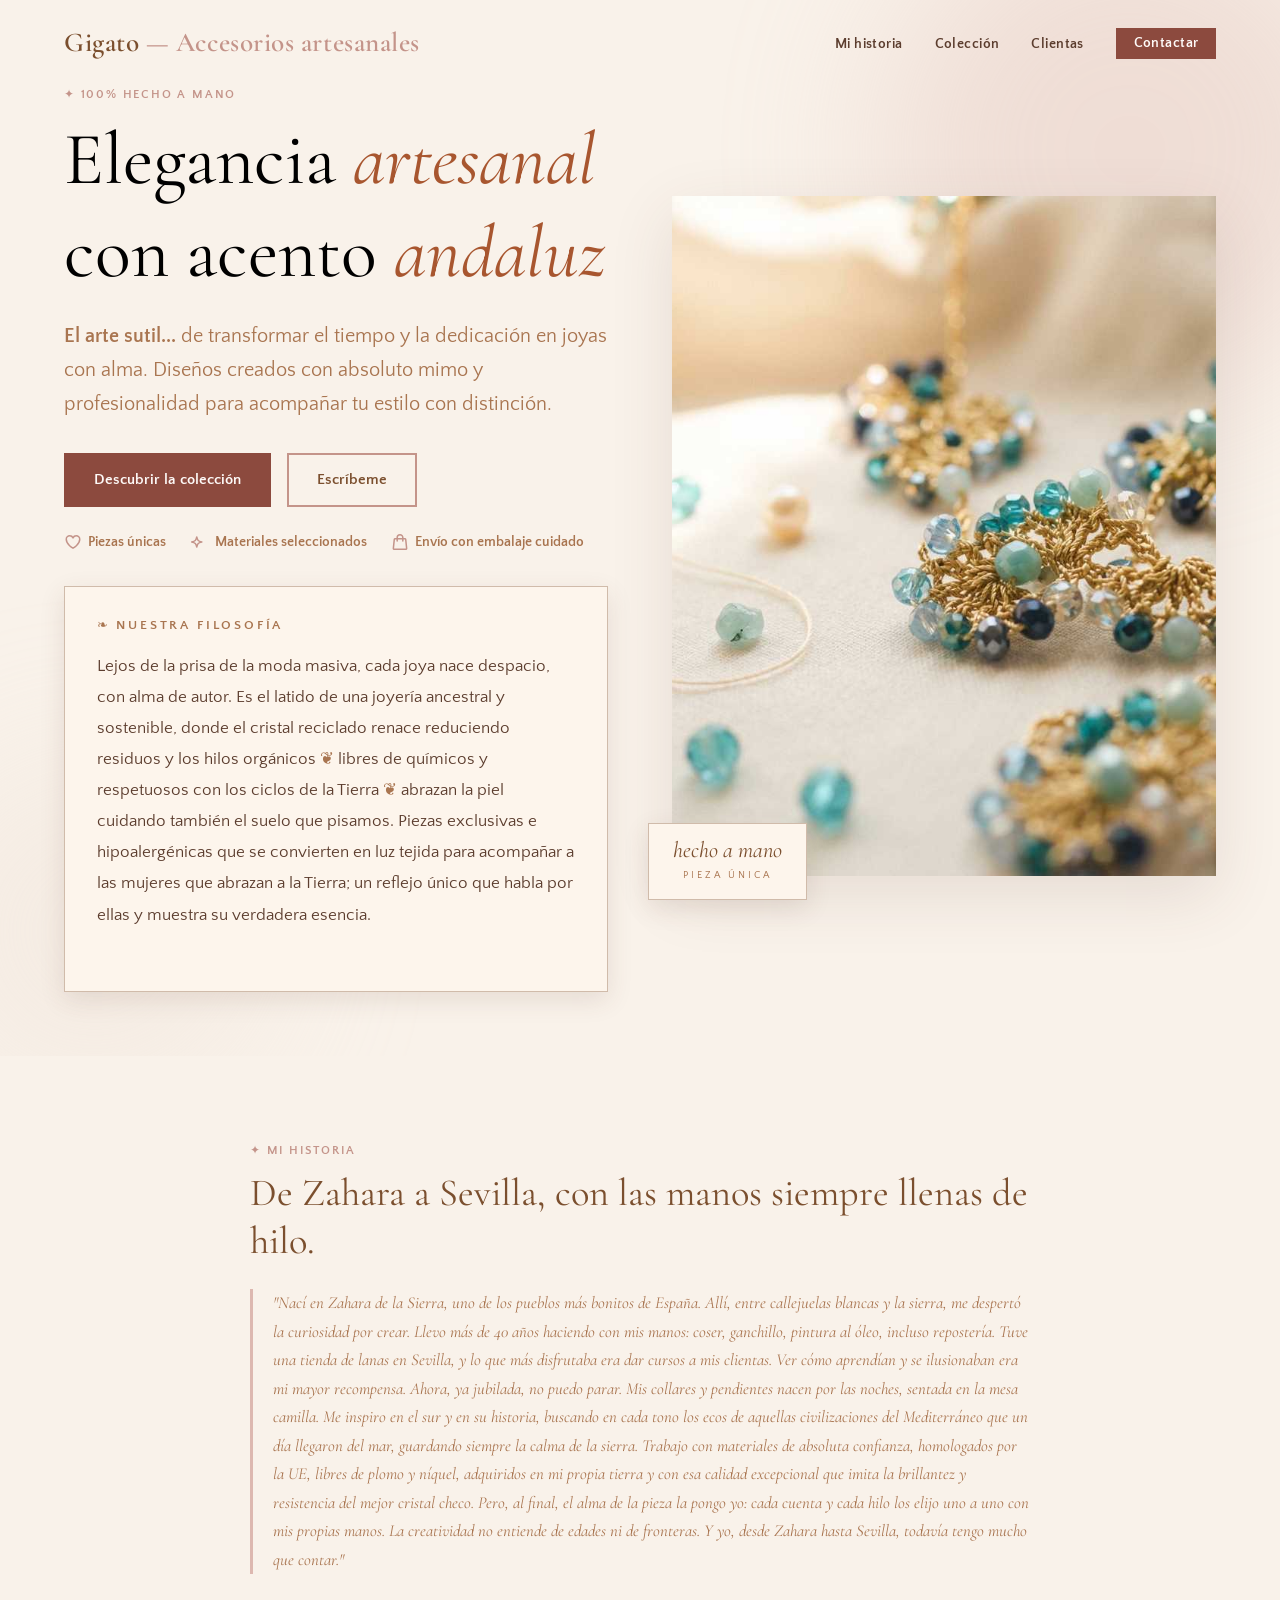
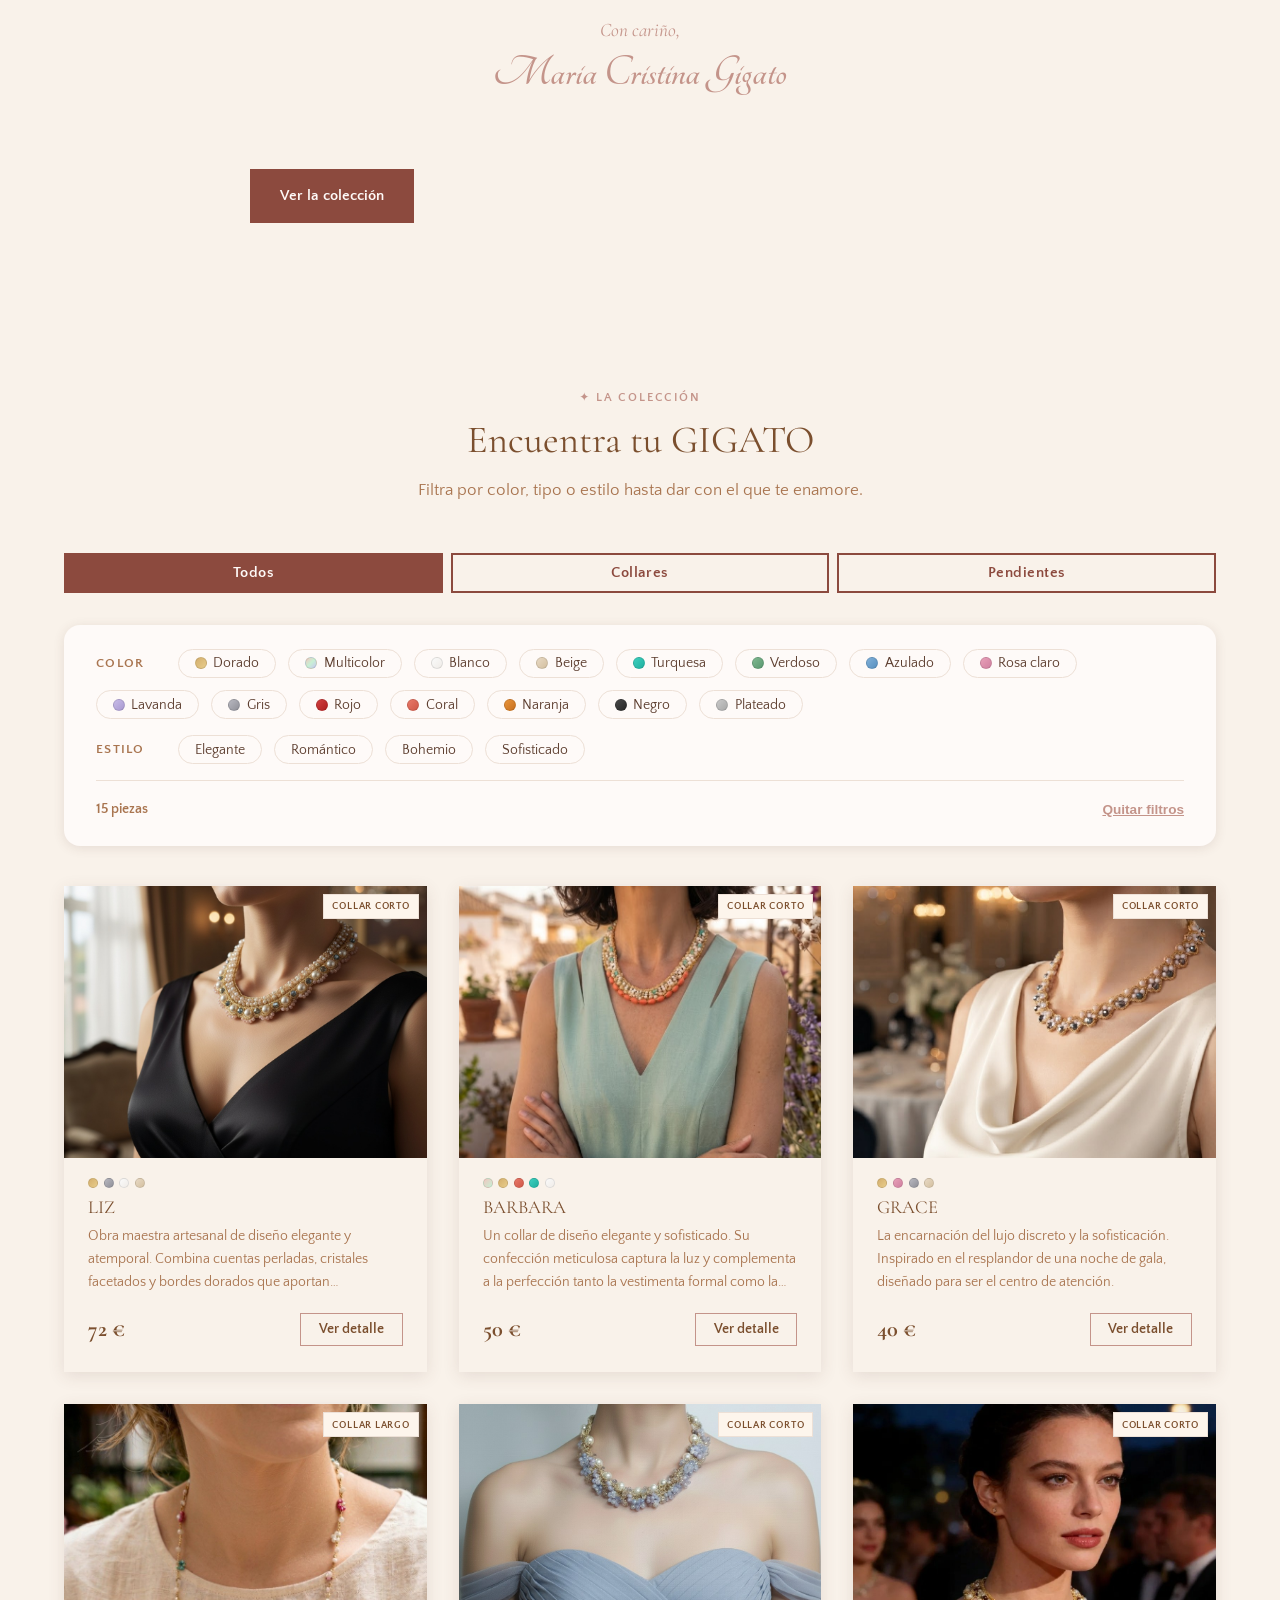
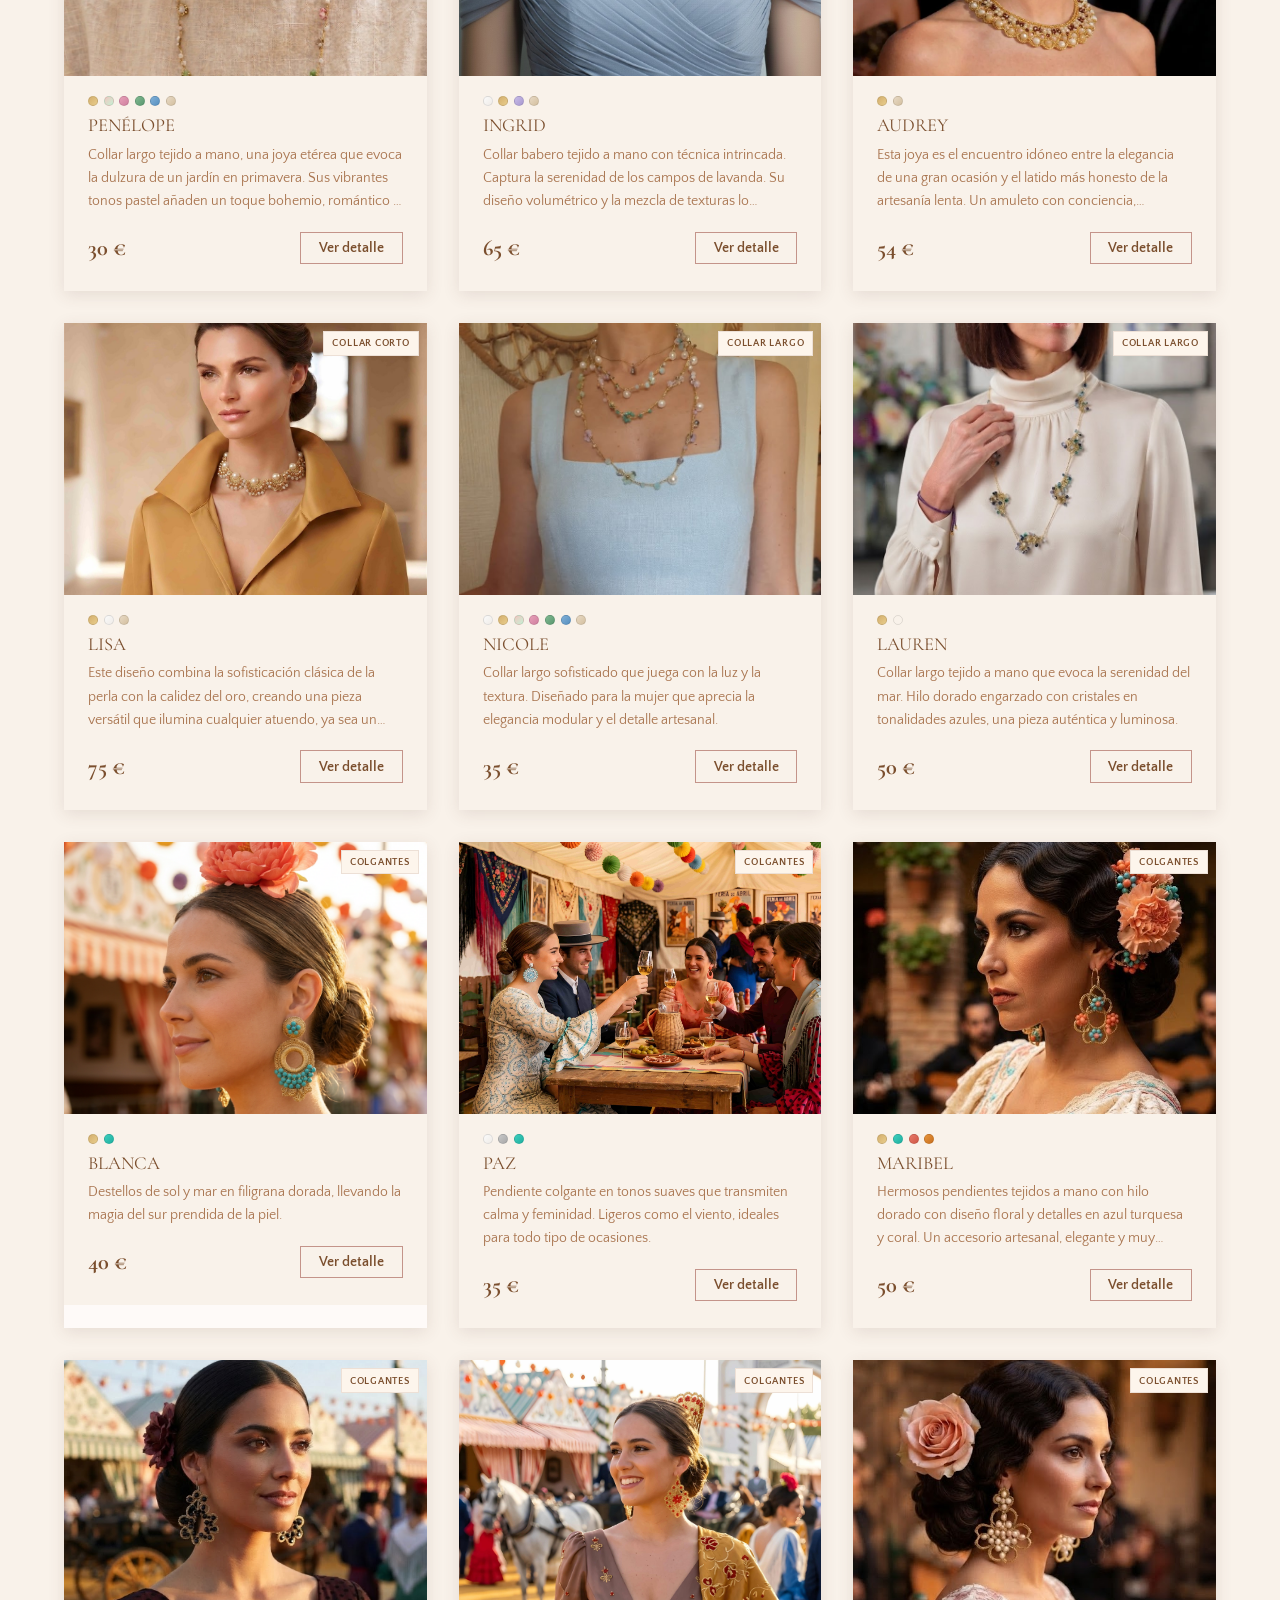
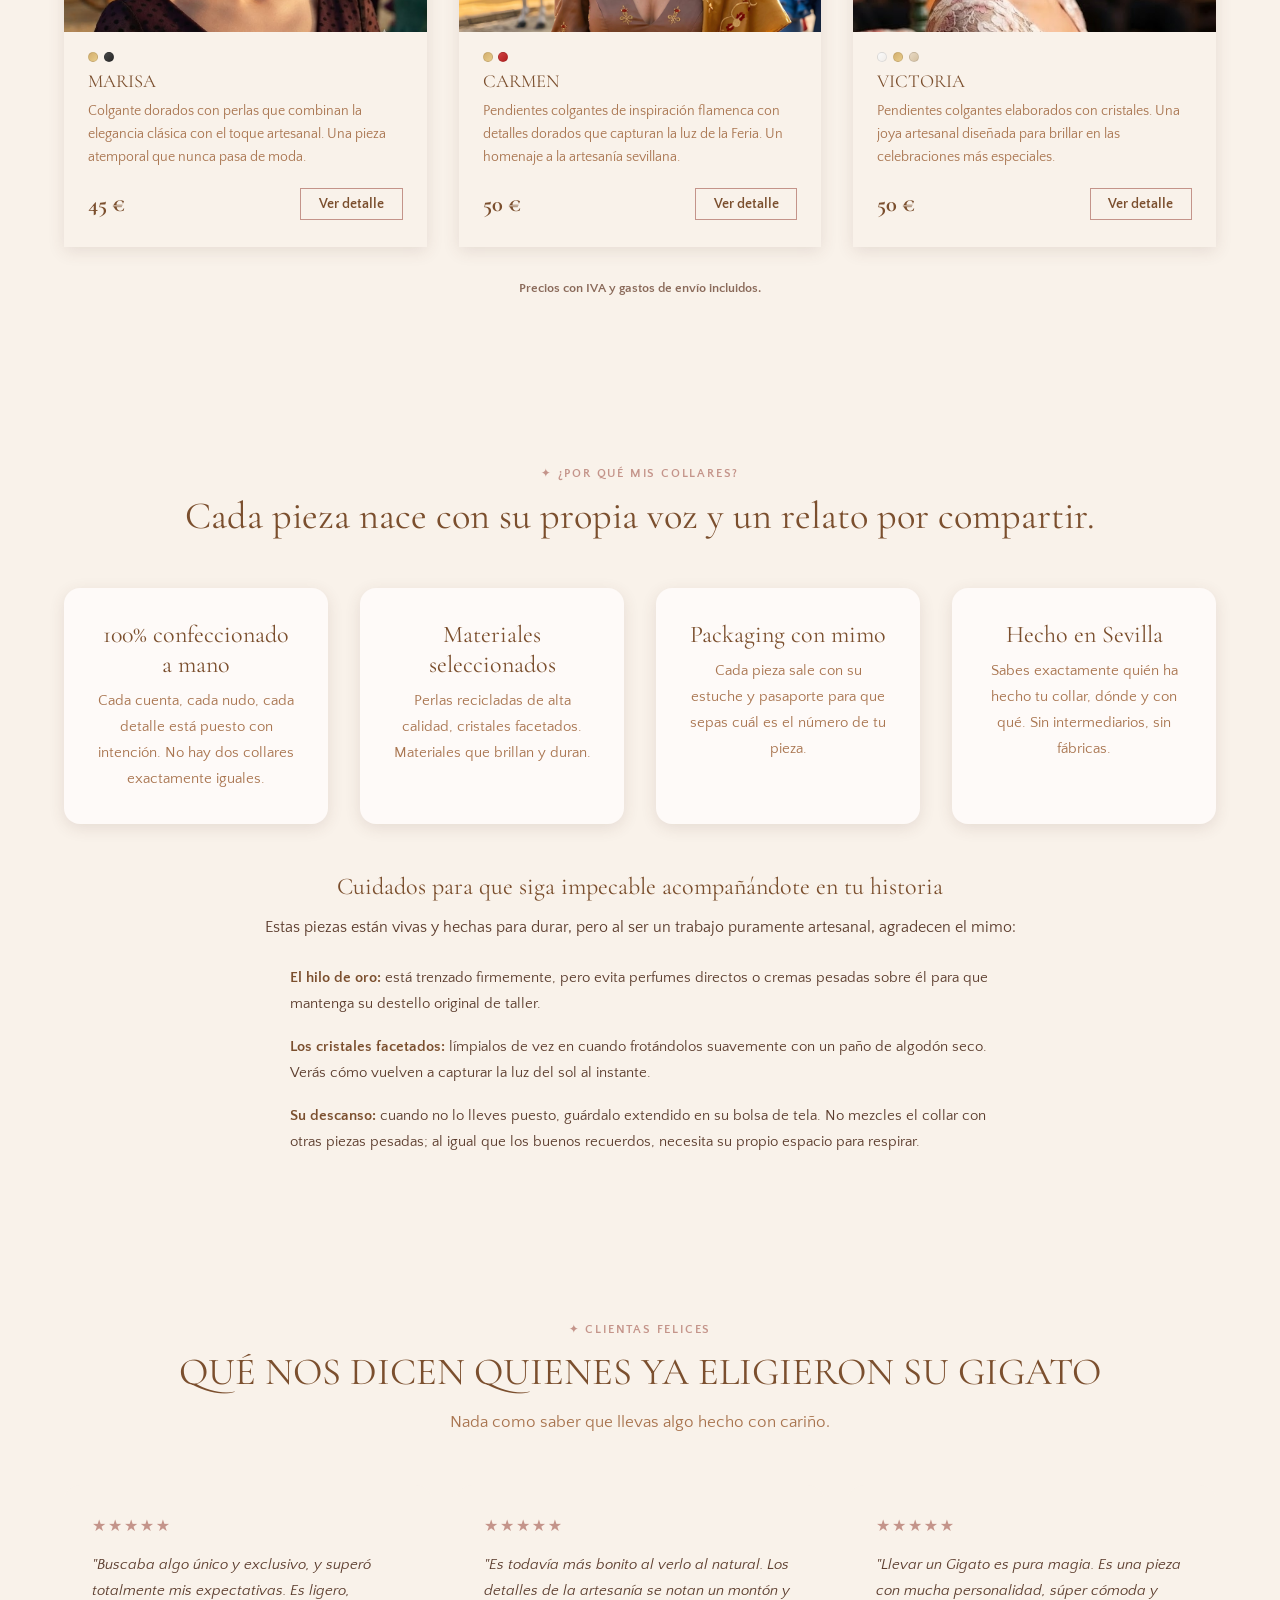
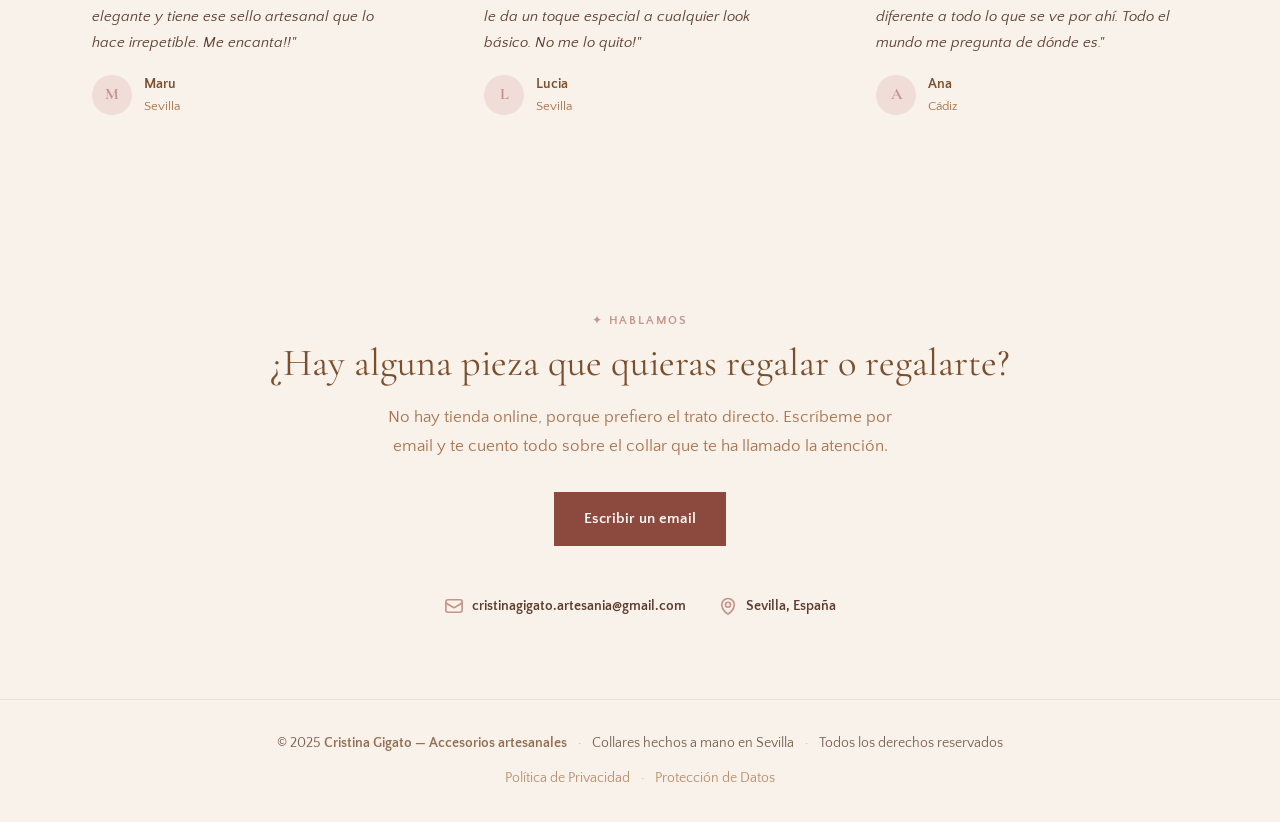
==== index.html @ ad20f6b7 "PENÉLOPE: imagen recortada a 4:3 (sin mesa/café)" ====
<!DOCTYPE html>
<html lang="es">
<head>
  <meta charset="UTF-8" />
  <meta name="viewport" content="width=device-width, initial-scale=1.0" />
  <title>Cristina G — Accesorios artesanales hechos a mano</title>
  <meta name="description" content="Collares hechos a mano con amor y dedicación. Cada pieza es única, tejida a mano con los mejores materiales. Diseños exclusivos para lucir en cualquier ocasión." />

  <!-- Fuentes de Google -->
  <link rel="preconnect" href="https://fonts.googleapis.com" />
  <link rel="preconnect" href="https://fonts.gstatic.com" crossorigin />
  <link href="https://fonts.googleapis.com/css2?family=Cormorant+Garamond:ital,wght@0,400;0,600;0,700;1,400&family=Quattrocento+Sans:ital,wght@0,400;0,700;1,400&family=Tangerine:wght@400;700&display=swap" rel="stylesheet" />

  <link rel="icon" href="data:image/svg+xml,<svg xmlns='http://www.w3.org/2000/svg' viewBox='0 0 100 100'><text y='.9em' font-size='90'>🪡</text></svg>" />
  <link rel="stylesheet" href="css/styles.css?v=57" />
</head>
<body>

  <!-- ══════════════ NAVBAR ══════════════ -->
  <header>
    <nav class="navbar" role="navigation" aria-label="Navegación principal">
      <div class="contenedor navbar-inner">
        <a href="#hero" class="navbar-logo">Gigato <span>— Accesorios artesanales</span></a>

        <ul id="nav-links" role="list">
          <li><a href="#historia">Mi historia</a></li>
          <li><a href="#coleccion">Colección</a></li>
          <li><a href="#testimonios">Clientas</a></li>
          <li><a href="#contacto" class="nav-cta">Contactar</a></li>
        </ul>

        <button
          id="menu-toggle"
          aria-label="Abrir menú"
          aria-expanded="false"
          aria-controls="nav-links"
          onclick="toggleMenu()"
        >
          <span></span><span></span><span></span>
        </button>
      </div>
    </nav>
  </header>

  <main>

    <!-- ══════════════ HERO ══════════════ -->
    <section id="hero" aria-label="Bienvenida">
      <div class="hero-blob hero-blob-1" aria-hidden="true"></div>
      <div class="hero-blob hero-blob-2" aria-hidden="true"></div>

      <div class="contenedor hero-inner">
        <div class="hero-texto">
          <span class="seccion-etiqueta">✦ 100% Hecho a mano</span>
          <h1>
            Elegancia <em>artesanal</em> con acento <em>andaluz</em>
          </h1>
          <p>
            <strong>El arte sutil...</strong> de transformar el tiempo y la dedicación en joyas con alma. Diseños creados con absoluto mimo y profesionalidad para acompañar tu estilo con distinción.
          </p>
          <div class="hero-acciones">
            <a href="#coleccion" class="btn-principal">Descubrir la colección</a>
            <a href="#contacto" class="btn-secundario">Escríbeme</a>
          </div>
          <div style="display:flex; gap:1.5rem; margin-top:1.5rem; flex-wrap:wrap;">
            <div class="hero-badge">
              <svg xmlns="http://www.w3.org/2000/svg" fill="none" viewBox="0 0 24 24" stroke-width="2" stroke="currentColor">
                <path stroke-linecap="round" stroke-linejoin="round" d="M21 8.25c0-2.485-2.099-4.5-4.688-4.5-1.935 0-3.597 1.126-4.312 2.733-.715-1.607-2.377-2.733-4.313-2.733C5.1 3.75 3 5.765 3 8.25c0 7.22 9 12 9 12s9-4.78 9-12z" />
              </svg>
              Piezas únicas
            </div>
            <div class="hero-badge">
              <svg xmlns="http://www.w3.org/2000/svg" fill="none" viewBox="0 0 24 24" stroke-width="2" stroke="currentColor">
                <path stroke-linecap="round" stroke-linejoin="round" d="M9.813 15.904L9 18.75l-.813-2.846a4.5 4.5 0 00-3.09-3.09L2.25 12l2.846-.813a4.5 4.5 0 003.09-3.09L9 5.25l.813 2.846a4.5 4.5 0 003.09 3.09L15.75 12l-2.846.813a4.5 4.5 0 00-3.09 3.09z" />
              </svg>
              Materiales seleccionados
            </div>
            <div class="hero-badge">
              <svg xmlns="http://www.w3.org/2000/svg" fill="none" viewBox="0 0 24 24" stroke-width="2" stroke="currentColor">
                <path stroke-linecap="round" stroke-linejoin="round" d="M15.75 10.5V6a3.75 3.75 0 10-7.5 0v4.5m11.356-1.993l1.263 12c.07.665-.45 1.243-1.119 1.243H4.25a1.125 1.125 0 01-1.12-1.243l1.264-12A1.125 1.125 0 015.513 7.5h12.974c.576 0 1.059.435 1.119 1.007z" />
              </svg>
              Envío con embalaje cuidado
            </div>
          </div>

          <div class="hero-propuesta" style="margin-top:2rem; padding:1.75rem 2rem; background-color:#fdf5ec; border:0.5px solid rgba(123,79,46,0.35); box-shadow:0 8px 24px var(--sombra);">
            <p style="font-size:0.8rem; font-weight:700; letter-spacing:0.22em; text-transform:uppercase; color:var(--marron-claro); margin-bottom:0.9rem;">❧ Nuestra filosofía</p>
            <p style="font-size:1.05rem; line-height:1.85; color:var(--marron-texto);">
              Lejos de la prisa de la moda masiva, cada joya nace despacio, con alma de autor. Es el latido de una joyería ancestral y sostenible, donde el cristal reciclado renace reduciendo residuos y los hilos orgánicos <span style="color:var(--marron-claro);">❦</span> libres de químicos y respetuosos con los ciclos de la Tierra <span style="color:var(--marron-claro);">❦</span> abrazan la piel cuidando también el suelo que pisamos. Piezas exclusivas e hipoalergénicas que se convierten en luz tejida para acompañar a las mujeres que abrazan a la Tierra; un reflejo único que habla por ellas y muestra su verdadera esencia.
            </p>
          </div>
        </div>

        <div class="hero-imagen-wrapper">
          <!-- FOTO HERO: cambia el src por la ruta de tu foto (proporción recomendada 4:5) -->
          <img
            src="images/hero/hero-collares.jpg"
            alt="Collares artesanales de Cristina G"
            onerror="intentarExtAlternativa(this)"
          />
          <div class="hero-imagen-badge">
            <span class="badge-titulo">hecho a mano</span>
            <span class="badge-sub">Pieza única</span>
          </div>
        </div>
      </div>
    </section>

    <!-- ══════════════ HISTORIA ══════════════ -->
    <section id="historia" class="seccion seccion-alternada">
      <div class="contenedor">
        <div class="historia-inner historia-sin-foto">
          <div class="historia-texto">
            <span class="seccion-etiqueta">✦ Mi historia</span>
            <h2>De Zahara a Sevilla, con las manos siempre llenas de hilo.</h2>

            <blockquote>
              "Nací en Zahara de la Sierra, uno de los pueblos más bonitos de España. Allí, entre callejuelas blancas y la sierra, me despertó la curiosidad por crear. Llevo más de 40 años haciendo con mis manos: coser, ganchillo, pintura al óleo, incluso repostería.

Tuve una tienda de lanas en Sevilla, y lo que más disfrutaba era dar cursos a mis clientas. Ver cómo aprendían y se ilusionaban era mi mayor recompensa.

Ahora, ya jubilada, no puedo parar. Mis collares y pendientes nacen por las noches, sentada en la mesa camilla. Me inspiro en el sur y en su historia, buscando en cada tono los ecos de aquellas civilizaciones del Mediterráneo que un día llegaron del mar, guardando siempre la calma de la sierra.

Trabajo con materiales de absoluta confianza, homologados por la UE, libres de plomo y níquel, adquiridos en mi propia tierra y con esa calidad excepcional que imita la brillantez y resistencia del mejor cristal checo. Pero, al final, el alma de la pieza la pongo yo: cada cuenta y cada hilo los elijo uno a uno con mis propias manos.

La creatividad no entiende de edades ni de fronteras. Y yo, desde Zahara hasta Sevilla, todavía tengo mucho que contar."
            </blockquote>

            <div class="historia-firma" aria-label="Firma">
              <span class="firma-texto">Con cariño,</span>
              <span class="firma-nombre">Maria Cristina Gigato</span>
            </div>

            <!-- ✏️ CAMBIA ESTE TEXTO por tu historia real -->

            <a href="#coleccion" class="btn-principal" style="margin-top:1.75rem; display:inline-block;">
              Ver la colección
            </a>
          </div>
        </div>
      </div>
    </section>

    <!-- ══════════════ CATÁLOGO ══════════════ -->
    <section id="coleccion" class="seccion">
      <div class="contenedor">
        <div class="seccion-titulo">
          <span class="seccion-etiqueta">✦ La colección</span>
          <h2>Encuentra tu GIGATO</h2>
          <p>Filtra por color, tipo o estilo hasta dar con el que te enamore.</p>
        </div>

        <!-- Tabs Todos / Collares / Pendientes -->
        <div class="catalogo-tabs" role="tablist">
          <button class="tab-btn activo" data-tab="todos" role="tab" aria-selected="true" onclick="switchTab('todos')">
            Todos
          </button>
          <button class="tab-btn" data-tab="collares" role="tab" aria-selected="false" onclick="switchTab('collares')">
            Collares
          </button>
          <button class="tab-btn" data-tab="pendientes" role="tab" aria-selected="false" onclick="switchTab('pendientes')">
            Pendientes
          </button>
        </div>

        <!-- Filtros -->
        <div class="filtros-wrapper" role="search" aria-label="Filtros de la colección">
          <div class="filtros-grupo">
            <span class="filtros-label">Color</span>
            <button class="filtro-btn color-filtro-btn" data-filtro-color="dorado">
              <span class="color-muestra color-dorado"></span> Dorado
            </button>
            <button class="filtro-btn color-filtro-btn" data-filtro-color="multicolor">
              <span class="color-muestra color-multicolor"></span> Multicolor
            </button>
            <button class="filtro-btn color-filtro-btn" data-filtro-color="blanco">
              <span class="color-muestra color-blanco"></span> Blanco
            </button>
            <button class="filtro-btn color-filtro-btn" data-filtro-color="beige">
              <span class="color-muestra color-beige"></span> Beige
            </button>
            <button class="filtro-btn color-filtro-btn" data-filtro-color="turquesa">
              <span class="color-muestra color-turquesa"></span> Turquesa
            </button>
            <button class="filtro-btn color-filtro-btn" data-filtro-color="verdoso">
              <span class="color-muestra color-verdoso"></span> Verdoso
            </button>
            <button class="filtro-btn color-filtro-btn" data-filtro-color="azulado">
              <span class="color-muestra color-azulado"></span> Azulado
            </button>
            <button class="filtro-btn color-filtro-btn" data-filtro-color="rosa-claro">
              <span class="color-muestra color-rosa-claro"></span> Rosa claro
            </button>
            <button class="filtro-btn color-filtro-btn" data-filtro-color="lavanda">
              <span class="color-muestra color-lavanda"></span> Lavanda
            </button>
            <button class="filtro-btn color-filtro-btn" data-filtro-color="gris">
              <span class="color-muestra color-gris"></span> Gris
            </button>
            <button class="filtro-btn color-filtro-btn" data-filtro-color="rojo">
              <span class="color-muestra color-rojo"></span> Rojo
            </button>
            <button class="filtro-btn color-filtro-btn" data-filtro-color="coral">
              <span class="color-muestra color-coral"></span> Coral
            </button>
            <button class="filtro-btn color-filtro-btn" data-filtro-color="naranja">
              <span class="color-muestra color-naranja"></span> Naranja
            </button>
            <button class="filtro-btn color-filtro-btn" data-filtro-color="negro">
              <span class="color-muestra color-negro"></span> Negro
            </button>
            <button class="filtro-btn color-filtro-btn" data-filtro-color="plateado">
              <span class="color-muestra color-plateado"></span> Plateado
            </button>
          </div>

          <!-- Filtro largo: solo visible en collares -->
          <div class="filtros-grupo filtros-grupo-largo oculto">
            <span class="filtros-label">Largo</span>
            <button class="filtro-btn" data-filtro-largo="corto">Collar corto</button>
            <button class="filtro-btn" data-filtro-largo="largo">Collar largo</button>
          </div>

          <div class="filtros-grupo">
            <span class="filtros-label">Estilo</span>
            <button class="filtro-btn" data-filtro-estilo="elegante">Elegante</button>
            <button class="filtro-btn" data-filtro-estilo="romantico">Romántico</button>
            <button class="filtro-btn" data-filtro-estilo="bohemio">Bohemio</button>
            <button class="filtro-btn" data-filtro-estilo="sofisticado">Sofisticado</button>
          </div>

          <div class="filtros-footer">
            <span id="resultado-contador" aria-live="polite"></span>
            <button id="limpiar-filtros">Quitar filtros</button>
          </div>
        </div>

        <p class="catalogo-nota-pendientes oculto">
          Mis pendientes están hecho a mano, con el mimo de una técnica que ha pasado de generación en generación. Cada pieza es ligera y delicada , con un dibujo tan enredado y especial como la filigrana, pensada para convertirse en un secreto único y elegante solo para tí.
        </p>

        <!-- Grid de productos -->
        <div id="catalogo-grid" role="list" aria-label="Productos disponibles">
          <!-- Se genera desde catalog.js + main.js -->
        </div>

        <p class="catalogo-nota-envio">
          <strong>Precios con IVA y gastos de envío incluidos.</strong>
        </p>
      </div>
    </section>

    <!-- ══════════════ PROPUESTA DE VALOR ══════════════ -->
    <section id="valor" class="seccion seccion-alternada">
      <div class="contenedor">
        <div class="seccion-titulo">
          <span class="seccion-etiqueta">✦ ¿Por qué mis collares?</span>
          <h2>Cada pieza nace con su propia voz y un relato por compartir.</h2>
        </div>
        <div class="valor-grid">
          <div class="valor-card">
            <h3>100% confeccionado a mano</h3>
            <p>Cada cuenta, cada nudo, cada detalle está puesto con intención. No hay dos collares exactamente iguales.</p>
          </div>
          <div class="valor-card">
            <h3>Materiales seleccionados</h3>
            <p>Perlas recicladas de alta calidad, cristales facetados. Materiales que brillan y duran.</p>
          </div>
          <div class="valor-card">
            <h3>Packaging con mimo</h3>
            <p>Cada pieza sale con su estuche y pasaporte para que sepas cuál es el número de tu pieza.</p>
          </div>
          <div class="valor-card">
            <h3>Hecho en Sevilla</h3>
            <p>Sabes exactamente quién ha hecho tu collar, dónde y con qué. Sin intermediarios, sin fábricas.</p>
          </div>
        </div>

        <div class="cuidados-bloque">
          <h3>Cuidados para que siga impecable acompañándote en tu historia</h3>
          <p>Estas piezas están vivas y hechas para durar, pero al ser un trabajo puramente artesanal, agradecen el mimo:</p>
          <ul class="cuidados-lista">
            <li><strong>El hilo de oro:</strong> está trenzado firmemente, pero evita perfumes directos o cremas pesadas sobre él para que mantenga su destello original de taller.</li>
            <li><strong>Los cristales facetados:</strong> límpialos de vez en cuando frotándolos suavemente con un paño de algodón seco. Verás cómo vuelven a capturar la luz del sol al instante.</li>
            <li><strong>Su descanso:</strong> cuando no lo lleves puesto, guárdalo extendido en su bolsa de tela. No mezcles el collar con otras piezas pesadas; al igual que los buenos recuerdos, necesita su propio espacio para respirar.</li>
          </ul>
        </div>
      </div>
    </section>

    <!-- ══════════════ TESTIMONIOS ══════════════ -->
    <section id="testimonios" class="seccion seccion-alternada">
      <div class="contenedor">
        <div class="seccion-titulo">
          <span class="seccion-etiqueta">✦ Clientas felices</span>
          <h2>QUÉ NOS DICEN QUIENES YA ELIGIERON SU GIGATO</h2>
          <p>Nada como saber que llevas algo hecho con cariño.</p>
        </div>
        <div class="testimonios-grid">
          <div class="testimonio-card">
            <div class="testimonio-estrellas">★★★★★</div>
            <blockquote>
              "Buscaba algo único y exclusivo, y superó totalmente mis expectativas. Es ligero, elegante y tiene ese sello artesanal que lo hace irrepetible. Me encanta!!"
            </blockquote>
            <div class="testimonio-autora">
              <div class="testimonio-avatar">M</div>
              <div>
                <div class="testimonio-nombre">Maru</div>
                <div class="testimonio-lugar">Sevilla</div>
              </div>
            </div>
          </div>

          <div class="testimonio-card">
            <div class="testimonio-estrellas">★★★★★</div>
            <blockquote>
              "Es todavía más bonito al verlo al natural. Los detalles de la artesanía se notan un montón y le da un toque especial a cualquier look básico. No me lo quito!"
            </blockquote>
            <div class="testimonio-autora">
              <div class="testimonio-avatar">L</div>
              <div>
                <div class="testimonio-nombre">Lucia</div>
                <div class="testimonio-lugar">Sevilla</div>
              </div>
            </div>
          </div>

          <div class="testimonio-card">
            <div class="testimonio-estrellas">★★★★★</div>
            <blockquote>
              "Llevar un Gigato es pura magia. Es una pieza con mucha personalidad, súper cómoda y diferente a todo lo que se ve por ahí. Todo el mundo me pregunta de dónde es."
            </blockquote>
            <div class="testimonio-autora">
              <div class="testimonio-avatar">A</div>
              <div>
                <div class="testimonio-nombre">Ana</div>
                <div class="testimonio-lugar">Cádiz</div>
              </div>
            </div>
          </div>
        </div>
      </div>
    </section>

    <!-- ══════════════ CONTACTO ══════════════ -->
    <section id="contacto" class="seccion">
      <div class="contenedor">
        <span class="seccion-etiqueta">✦ Hablamos</span>
        <h2>¿Hay alguna pieza que quieras regalar o regalarte?</h2>
        <p>
          No hay tienda online, porque prefiero el trato directo. Escríbeme por email
          y te cuento todo sobre el collar que te ha llamado la atención.
        </p>
        <div class="contacto-acciones">
          <a href="https://mail.google.com/mail/?view=cm&fs=1&to=cristinagigato.artesania@gmail.com" target="_blank" rel="noopener" class="btn-principal">
            Escribir un email
          </a>
        </div>

        <div class="contacto-info">
          <div class="contacto-item">
            <svg xmlns="http://www.w3.org/2000/svg" fill="none" viewBox="0 0 24 24" stroke-width="2" stroke="currentColor">
              <path stroke-linecap="round" stroke-linejoin="round" d="M21.75 6.75v10.5a2.25 2.25 0 01-2.25 2.25h-15a2.25 2.25 0 01-2.25-2.25V6.75m19.5 0A2.25 2.25 0 0019.5 4.5h-15a2.25 2.25 0 00-2.25 2.25m19.5 0v.243a2.25 2.25 0 01-1.07 1.916l-7.5 4.615a2.25 2.25 0 01-2.36 0L3.32 8.91a2.25 2.25 0 01-1.07-1.916V6.75" />
            </svg>
            cristinagigato.artesania@gmail.com
          </div>
          <div class="contacto-item">
            <svg xmlns="http://www.w3.org/2000/svg" fill="none" viewBox="0 0 24 24" stroke-width="2" stroke="currentColor">
              <path stroke-linecap="round" stroke-linejoin="round" d="M15 10.5a3 3 0 11-6 0 3 3 0 016 0z" />
              <path stroke-linecap="round" stroke-linejoin="round" d="M19.5 10.5c0 7.142-7.5 11.25-7.5 11.25S4.5 17.642 4.5 10.5a7.5 7.5 0 1115 0z" />
            </svg>
            Sevilla, España
          </div>
        </div>
      </div>
    </section>

  </main>

  <!-- ══════════════ FOOTER ══════════════ -->
  <footer>
    <div class="contenedor">
      <p>
        © 2025 <strong>Cristina Gigato — Accesorios artesanales</strong>
        <span class="footer-separador">·</span>
        Collares hechos a mano en Sevilla
        <span class="footer-separador">·</span>
        Todos los derechos reservados
      </p>
      <p style="margin-top:0.75rem;">
        <a href="privacidad.html" class="footer-link">Política de Privacidad</a>
        <span class="footer-separador">·</span>
        <a href="privacidad.html#proteccion-datos" class="footer-link">Protección de Datos</a>
      </p>
    </div>
  </footer>

  <!-- ══════════════ MODAL ══════════════ -->
  <div id="modal-collar" role="dialog" aria-modal="true" aria-label="Detalle del collar">
    <div class="modal-caja">
      <button class="modal-cerrar" onclick="cerrarModal()" aria-label="Cerrar">✕</button>
      <div id="modal-contenido"></div>
    </div>
  </div>

  <!-- Scripts — catalog.js primero para que main.js pueda leer COLLARES -->
  <script src="js/catalog.js?v=27"></script>
  <script src="js/main.js?v=14"></script>
  <!-- preview.js solo actúa en local, en la web publicada no hace nada -->
  <script src="js/preview.js"></script>
</body>
</html>
---- css/styles.css ----
/* ═══════════════════════════════════════════════════════════════
   COLECCIÓN CRISTINA GIGATO — Estilos principales
   Paleta: crema cálido · rosa malva · marrón tostado · blanco roto
   ═══════════════════════════════════════════════════════════════ */

/* ─── Variables ─────────────────────────────────────────────────────────── */
:root {
  --crema:       #f9f2ea;
  --crema-oscuro:#ede0d6;
  --malva:       #c4948a;
  --malva-claro: #ddb8b0;
  --malva-suave: #f0ddd8;
  --marron:      #7b4f2e;
  --marron-texto:#5c3d2e;
  --marron-claro:#a97550;
  --blanco:      #fefaf8;
  --sombra:      rgba(92, 61, 46, 0.12);
  --sombra-hover:rgba(92, 61, 46, 0.22);

  --fuente-titulo: 'Cormorant Garamond', Georgia, serif;
  --fuente-texto:  'Quattrocento Sans', system-ui, sans-serif;

  --radio: 16px;
  --radio-grande: 32px;
  --transicion: 0.25s ease;
}

/* ─── Reset & base ──────────────────────────────────────────────────────── */
*, *::before, *::after { box-sizing: border-box; margin: 0; padding: 0; }

html {
  scroll-behavior: smooth;
  font-size: 16px;
  overflow-x: hidden;
}

body {
  font-family: var(--fuente-texto);
  font-weight: 400;
  background-color: var(--crema);
  color: var(--marron-texto);
  line-height: 1.7;
  overflow-x: hidden;
  max-width: 100vw;
}

img { max-width: 100%; height: auto; display: block; }

a { color: inherit; text-decoration: none; }

/* ─── Tipografía ────────────────────────────────────────────────────────── */
h1, h2, h3, h4 {
  font-family: var(--fuente-titulo);
  font-weight: 400;
  color: var(--marron);
  line-height: 1.25;
}

h1 { font-size: clamp(2.8rem, 5.8vw, 7rem); }
h2 { font-size: clamp(1.5rem, 3vw, 2.4rem); }
h3 { font-size: clamp(1.1rem, 2vw, 1.5rem); }

.seccion-etiqueta {
  display: inline-block;
  font-size: 0.75rem;
  font-weight: 700;
  letter-spacing: 0.15em;
  text-transform: uppercase;
  color: var(--malva);
  margin-bottom: 0.5rem;
}

/* ─── Botones ───────────────────────────────────────────────────────────── */
.btn-principal {
  display: inline-block;
  padding: 0.75rem 1.75rem;
  background-color: #8C4A3E;
  color: var(--blanco);
  border: 2px solid #8C4A3E;
  border-radius: 0;
  font-family: var(--fuente-texto);
  font-size: 0.95rem;
  font-weight: 600;
  cursor: pointer;
  transition: background-color var(--transicion), transform var(--transicion), box-shadow var(--transicion);
}
.btn-principal:hover {
  background-color: var(--marron-texto);
  border-color: var(--marron-texto);
  transform: translateY(-2px);
  box-shadow: 0 6px 20px var(--sombra-hover);
}

.btn-secundario {
  display: inline-block;
  padding: 0.75rem 1.75rem;
  background-color: transparent;
  color: var(--marron);
  border: 2px solid var(--malva);
  border-radius: 0;
  font-family: var(--fuente-texto);
  font-size: 0.95rem;
  font-weight: 600;
  cursor: pointer;
  transition: all var(--transicion);
}
.btn-secundario:hover {
  background-color: var(--malva-suave);
  transform: translateY(-2px);
}

/* ─── Contenedor ────────────────────────────────────────────────────────── */
.contenedor {
  width: 100%;
  max-width: 1200px;
  margin: 0 auto;
  padding: 0 1.5rem;
}

/* ─── Secciones ─────────────────────────────────────────────────────────── */
.seccion {
  padding: 5rem 0;
}
.seccion-alternada {
  background-color: var(--crema);
}
.seccion-oscura {
  background-color: var(--crema-oscuro);
}
.seccion-titulo {
  text-align: center;
  margin-bottom: 3rem;
}
.seccion-titulo p {
  max-width: 580px;
  margin: 0.75rem auto 0;
  color: var(--marron-claro);
  font-size: 1.05rem;
}

/* ─── NAVBAR ────────────────────────────────────────────────────────────── */
.navbar {
  position: fixed;
  top: 0;
  left: 0;
  width: 100%;
  z-index: 1000;
  padding: 1.25rem 0;
  transition: background-color var(--transicion), box-shadow var(--transicion), padding var(--transicion);
}
.navbar.scrolled {
  background-color: var(--blanco);
  box-shadow: 0 2px 16px var(--sombra);
  padding: 0.75rem 0;
}
.navbar-inner {
  display: flex;
  align-items: center;
  justify-content: space-between;
}
.navbar-logo {
  font-family: var(--fuente-titulo);
  font-size: 1.7rem;
  font-weight: 600;
  color: var(--marron);
  letter-spacing: 0.02em;
}
.navbar-logo span {
  color: var(--malva);
}
#nav-links {
  display: flex;
  align-items: center;
  gap: 2rem;
  list-style: none;
}
#nav-links a {
  font-size: 0.9rem;
  font-weight: 600;
  color: var(--marron-texto);
  transition: color var(--transicion);
  letter-spacing: 0.03em;
}
#nav-links a:hover { color: var(--malva); }

.nav-cta {
  background-color: #8C4A3E;
  color: var(--blanco) !important;
  padding: 0.45rem 1.1rem;
  border-radius: 0;
  transition: background-color var(--transicion) !important;
}
.nav-cta:hover { background-color: var(--marron-texto) !important; }

#menu-toggle {
  display: none;
  background: none;
  border: none;
  cursor: pointer;
  flex-direction: column;
  gap: 5px;
  padding: 4px;
}
#menu-toggle span {
  display: block;
  width: 24px;
  height: 2px;
  background-color: var(--marron);
  border-radius: 2px;
  transition: all 0.3s;
}

/* ─── HERO ──────────────────────────────────────────────────────────────── */
#hero {
  min-height: 100vh;
  display: flex;
  align-items: center;
  background: linear-gradient(90deg, var(--crema) 0%, var(--crema) 45%, transparent 100%);
  position: relative;
  overflow: hidden;
  padding: 80px 0 4rem;
}
.hero-blob {
  position: absolute;
  border-radius: 50%;
  filter: blur(80px);
  opacity: 0.35;
  pointer-events: none;
}
.hero-blob-1 {
  width: 500px;
  height: 500px;
  background-color: var(--malva-claro);
  top: -100px;
  right: -100px;
}
.hero-blob-2 {
  width: 350px;
  height: 350px;
  background-color: var(--crema-oscuro);
  bottom: -50px;
  left: -80px;
}
.hero-inner {
  display: grid;
  grid-template-columns: 1fr 1fr;
  gap: 4rem;
  align-items: center;
  position: relative;
  z-index: 1;
}
.hero-texto {
  max-width: 640px;
}
.hero-texto h1 {
  margin-bottom: 1.25rem;
  color: #000;
}
.hero-texto h1 em {
  font-style: italic;
  color: #a8562f;
}
.hero-texto p {
  font-size: 1.25rem;
  color: var(--marron-claro);
  margin-bottom: 2rem;
  max-width: 580px;
}
.hero-acciones {
  display: flex;
  flex-wrap: wrap;
  gap: 1rem;
  align-items: center;
}
.hero-badge {
  display: flex;
  align-items: center;
  gap: 0.4rem;
  font-size: 0.85rem;
  color: var(--marron-claro);
  font-weight: 600;
}
.hero-badge svg {
  width: 18px;
  height: 18px;
  stroke: var(--malva);
}
.hero-imagen-wrapper {
  position: relative;
}
.hero-imagen-wrapper img {
  width: 100%;
  border-radius: 0;
  object-fit: cover;
  aspect-ratio: 4/5;
  box-shadow: 0 20px 60px var(--sombra);
}
.hero-imagen-badge {
  position: absolute;
  bottom: -1.5rem;
  left: -1.5rem;
  transform: none;
  z-index: 2;
  background-color: #fdf5ec;
  border: 0.5px solid rgba(123, 79, 46, 0.35);
  box-shadow: 0 8px 24px var(--sombra);
  padding: 0.9rem 1.5rem;
  display: flex;
  flex-direction: column;
  align-items: center;
  gap: 0.35rem;
  text-align: center;
}
.hero-imagen-badge .badge-titulo {
  font-family: var(--fuente-titulo);
  font-style: italic;
  font-size: 1.4rem;
  line-height: 1;
  color: var(--marron);
  white-space: nowrap;
}
.hero-imagen-badge .badge-sub {
  font-size: 0.65rem;
  letter-spacing: 0.28em;
  text-transform: uppercase;
  color: var(--marron-claro);
  white-space: nowrap;
}

/* ─── HISTORIA ──────────────────────────────────────────────────────────── */
#historia .historia-inner {
  display: grid;
  grid-template-columns: 1fr 1fr;
  gap: 4rem;
  align-items: center;
}
#historia .historia-inner.historia-sin-foto {
  grid-template-columns: 1fr;
  max-width: 780px;
  margin: 0 auto;
}
.historia-imagen {
  position: relative;
}
.historia-imagen img {
  width: 100%;
  border-radius: var(--radio-grande);
  object-fit: cover;
  aspect-ratio: 3/4;
  box-shadow: 0 16px 48px var(--sombra);
}
.historia-imagen-flotante {
  position: absolute;
  bottom: -1.5rem;
  right: -1.5rem;
  width: 45%;
  border-radius: var(--radio);
  border: 4px solid var(--blanco);
  box-shadow: 0 8px 24px var(--sombra);
  object-fit: cover;
  aspect-ratio: 1/1;
}
.historia-texto blockquote {
  font-family: var(--fuente-titulo);
  font-size: 1.05rem;
  font-style: italic;
  color: var(--marron-claro);
  border-left: 3px solid var(--malva-claro);
  padding-left: 1.25rem;
  margin: 1.5rem 0;
}
.historia-firma {
  display: flex;
  flex-direction: column;
  align-items: center;
  margin: 2.5rem 0;
  text-align: center;
}
.historia-firma .firma-texto {
  font-family: var(--fuente-titulo);
  font-style: italic;
  font-size: 1.2rem;
  color: var(--malva);
}
.historia-firma .firma-nombre {
  font-family: 'Tangerine', cursive;
  font-size: 2.8rem;
  font-weight: 700;
  color: var(--malva);
  line-height: 1.2;
}

/* ─── PROPUESTA DE VALOR ────────────────────────────────────────────────── */
#valor .valor-grid {
  display: grid;
  grid-template-columns: repeat(auto-fit, minmax(min(260px, 100%), 1fr));
  gap: 2rem;
  margin-top: 1rem;
}
.valor-card {
  background-color: var(--blanco);
  border-radius: var(--radio);
  padding: 2rem;
  text-align: center;
  box-shadow: 0 4px 16px var(--sombra);
  transition: transform var(--transicion), box-shadow var(--transicion);
}
.valor-card:hover {
  transform: translateY(-6px);
  box-shadow: 0 12px 32px var(--sombra-hover);
}
.valor-icono {
  font-size: 2.5rem;
  margin-bottom: 1rem;
}
.valor-card h3 {
  margin-bottom: 0.5rem;
}
.valor-card p {
  font-size: 0.95rem;
  color: var(--marron-claro);
}
.valor-card .cuidados-lista {
  text-align: left;
  margin-top: 1rem;
  padding-left: 1.1rem;
  display: grid;
  gap: 0.75rem;
  font-size: 0.9rem;
  color: var(--marron-claro);
  line-height: 1.6;
}
.valor-card .cuidados-lista li strong {
  color: var(--marron);
}
.cuidados-bloque {
  margin-top: 3rem;
  padding: 0 1rem;
  text-align: center;
}
.cuidados-bloque h3 {
  font-family: var(--fuente-titulo);
  font-size: 1.5rem;
  color: var(--marron);
  margin-bottom: 0.75rem;
}
.cuidados-bloque > p {
  color: var(--marron-texto);
  margin-bottom: 1.5rem;
}
.cuidados-bloque .cuidados-lista {
  list-style: none;
  display: flex;
  flex-direction: column;
  gap: 1.1rem;
  max-width: 70ch;
  margin: 0 auto;
  text-align: left;
  font-size: 0.95rem;
  color: var(--marron-texto);
  line-height: 1.7;
}
.cuidados-bloque .cuidados-lista li strong {
  color: var(--marron);
}

/* ─── CATÁLOGO ──────────────────────────────────────────────────────────── */
#coleccion {
  background-color: var(--crema);
}

/* Tabs Collares / Pendientes */
.catalogo-tabs {
  display: flex;
  gap: 0.5rem;
  justify-content: center;
  margin-bottom: 2rem;
}
.tab-btn {
  padding: 0.6rem 2.25rem;
  border: 2px solid #8C4A3E;
  border-radius: 0;
  background-color: transparent;
  color: #8C4A3E;
  font-family: var(--fuente-texto);
  font-size: 0.95rem;
  font-weight: 700;
  cursor: pointer;
  transition: all var(--transicion);
  letter-spacing: 0.03em;
  text-align: center;
  white-space: nowrap;
  flex: 1;
}
.tab-btn:hover,
.tab-btn.activo {
  background-color: #8C4A3E;
  color: var(--blanco);
}

/* Utilidad de visibilidad */
.oculto {
  display: none !important;
}

.filtros-wrapper {
  background-color: var(--blanco);
  border-radius: var(--radio);
  padding: 1.5rem 2rem;
  margin-bottom: 2.5rem;
  box-shadow: 0 2px 12px var(--sombra);
}
.filtros-grupo {
  display: flex;
  flex-wrap: wrap;
  align-items: center;
  gap: 0.75rem;
  margin-bottom: 1rem;
}
.filtros-grupo:last-child { margin-bottom: 0; }

.filtros-label {
  font-size: 0.8rem;
  font-weight: 700;
  text-transform: uppercase;
  letter-spacing: 0.1em;
  color: var(--marron-claro);
  min-width: 70px;
}
.filtro-btn {
  padding: 0.35rem 1rem;
  border: 1.5px solid var(--crema-oscuro);
  border-radius: 50px;
  background-color: transparent;
  color: var(--marron-texto);
  font-family: var(--fuente-texto);
  font-size: 0.85rem;
  cursor: pointer;
  transition: all var(--transicion);
}
.filtro-btn:hover, .filtro-btn.activo {
  background-color: var(--malva);
  border-color: var(--malva);
  color: var(--blanco);
}

/* Puntos de color en filtros */
.color-filtro-btn {
  display: flex;
  align-items: center;
  gap: 0.4rem;
}
.color-muestra {
  width: 12px;
  height: 12px;
  border-radius: 50%;
  border: 1.5px solid rgba(0,0,0,0.1);
}
.color-dorado     { background: linear-gradient(135deg, #d4af6e, #e8cc8a); }
.color-multicolor { background: linear-gradient(135deg, #f0c8c0, #c8f0d4, #c8c8f0); }
.color-blanco     { background: linear-gradient(135deg, #fafafa, #f0ece8); }
.color-turquesa   { background: linear-gradient(135deg, #3ecfbe, #20b0a0); }
.color-rojo       { background: linear-gradient(135deg, #d04040, #b02020); }
.color-coral      { background: linear-gradient(135deg, #e87868, #d05848); }
.color-naranja    { background: linear-gradient(135deg, #e8943a, #c87020); }
.color-negro      { background: linear-gradient(135deg, #484848, #282828); }
.color-plateado   { background: linear-gradient(135deg, #c8c8c8, #a8a8a8); }
.color-beige      { background: linear-gradient(135deg, #e8d9c4, #d4c0a0); }
.color-verdoso    { background: linear-gradient(135deg, #80b890, #5a9870); }
.color-azulado    { background: linear-gradient(135deg, #80b0d8, #5890c0); }
.color-rosa-claro { background: linear-gradient(135deg, #e8a0b8, #d080a0); }
.color-lavanda    { background: linear-gradient(135deg, #c8bce8, #a898d0); }
.color-gris       { background: linear-gradient(135deg, #b8b8c0, #909098); }

/* Los puntos dentro de las cards */
.color-dot {
  display: inline-block;
  width: 10px;
  height: 10px;
  border-radius: 50%;
  border: 1px solid rgba(0,0,0,0.1);
}
.color-dot.color-dorado    { background: linear-gradient(135deg, #d4af6e, #e8cc8a); }
.color-dot.color-multicolor { background: linear-gradient(135deg, #f0c8c0, #c8f0d4); }
.color-dot.color-blanco    { background: linear-gradient(135deg, #fafafa, #f0ece8); }
.color-dot.color-turquesa  { background: linear-gradient(135deg, #3ecfbe, #20b0a0); }
.color-dot.color-rojo      { background: linear-gradient(135deg, #d04040, #b02020); }
.color-dot.color-coral     { background: linear-gradient(135deg, #e87868, #d05848); }
.color-dot.color-naranja   { background: linear-gradient(135deg, #e8943a, #c87020); }
.color-dot.color-negro     { background: linear-gradient(135deg, #484848, #282828); }
.color-dot.color-plateado  { background: linear-gradient(135deg, #c8c8c8, #a8a8a8); }
.color-dot.color-beige     { background: linear-gradient(135deg, #e8d9c4, #d4c0a0); }
.color-dot.color-verdoso    { background: linear-gradient(135deg, #80b890, #5a9870); }
.color-dot.color-azulado    { background: linear-gradient(135deg, #80b0d8, #5890c0); }
.color-dot.color-rosa-claro { background: linear-gradient(135deg, #e8a0b8, #d080a0); }
.color-dot.color-lavanda    { background: linear-gradient(135deg, #c8bce8, #a898d0); }
.color-dot.color-gris       { background: linear-gradient(135deg, #b8b8c0, #909098); }

.catalogo-nota-envio {
  text-align: center;
  margin-top: 2rem;
  font-size: 0.83rem;
  color: #8a6a5a;
  line-height: 1.5;
}
.catalogo-nota-pendientes {
  text-align: center;
  max-width: 32ch;
  margin: 3.5rem auto 3.5rem;
  font-size: 1.1rem;
  color: var(--marron-texto);
  line-height: 1.9;
  font-style: italic;
}

.filtros-footer {
  display: flex;
  justify-content: space-between;
  align-items: center;
  margin-top: 1rem;
  padding-top: 1rem;
  border-top: 1px solid var(--crema-oscuro);
}
#resultado-contador {
  font-size: 0.9rem;
  color: var(--marron-claro);
  font-weight: 600;
}
#limpiar-filtros {
  font-size: 0.85rem;
  background: none;
  border: none;
  color: var(--malva);
  cursor: pointer;
  font-weight: 600;
  text-decoration: underline;
  padding: 0;
}

/* Grid de collares */
#catalogo-grid {
  display: grid;
  grid-template-columns: repeat(auto-fill, minmax(300px, 1fr));
  gap: 2rem;
}
.collar-card {
  background-color: var(--blanco);
  border-radius: 0;
  overflow: hidden;
  box-shadow: 0 4px 16px var(--sombra);
  transition: transform var(--transicion), box-shadow var(--transicion);
}
.collar-card:hover {
  transform: translateY(-6px);
  box-shadow: 0 16px 40px var(--sombra-hover);
}
.card-imagen-wrapper {
  position: relative;
  overflow: hidden;
  aspect-ratio: 4/3;
  background-color: var(--crema-oscuro);
}
.collar-card.card-vertical .card-imagen-wrapper { aspect-ratio: 3/4; }
.card-completo .card-imagen-wrapper img { object-fit: contain; }
.card-imagen-wrapper img {
  width: 100%;
  height: 100%;
  object-fit: cover;
  transform: scale(var(--img-zoom, 1));
  transition: transform 0.4s ease;
}
.collar-card:hover .card-imagen-wrapper img {
  transform: scale(calc(var(--img-zoom, 1) * 1.04));
}
.card-badge {
  position: absolute;
  top: 0.5rem;
  right: 0.5rem;
  background-color: #fdf5ec;
  color: var(--marron);
  border: 1px solid var(--crema-oscuro);
  font-size: 0.6rem;
  font-weight: 700;
  padding: 0.2rem 0.5rem;
  border-radius: 0;
  letter-spacing: 0.08em;
  text-transform: uppercase;
}
.card-info {
  background-color: var(--crema);
  padding: 1.25rem 1.5rem 1.5rem;
}
.card-colores {
  display: flex;
  gap: 0.35rem;
  margin-bottom: 0.5rem;
}
.card-nombre {
  font-size: 1.15rem;
  margin-bottom: 0.4rem;
}
.card-descripcion {
  font-size: 0.9rem;
  color: var(--marron-claro);
  line-height: 1.6;
  display: -webkit-box;
  -webkit-line-clamp: 3;
  -webkit-box-orient: vertical;
  overflow: hidden;
  margin-bottom: 1rem;
}
.card-footer {
  display: flex;
  justify-content: space-between;
  align-items: center;
}
.card-precio {
  font-family: var(--fuente-titulo);
  font-size: 1.4rem;
  font-weight: 700;
  color: var(--marron);
}
.btn-ver-mas {
  padding: 0.45rem 1.1rem;
  background-color: transparent;
  border: 1.5px solid var(--malva);
  border-radius: 0;
  color: var(--marron);
  font-family: var(--fuente-texto);
  font-size: 0.85rem;
  font-weight: 600;
  cursor: pointer;
  transition: all var(--transicion);
}
.btn-ver-mas:hover {
  background-color: var(--malva);
  color: var(--blanco);
}
.sin-resultados {
  grid-column: 1 / -1;
  text-align: center;
  padding: 3rem;
  color: var(--marron-claro);
}

/* ─── MODAL ─────────────────────────────────────────────────────────────── */
#modal-collar {
  display: none;
  position: fixed;
  inset: 0;
  z-index: 2000;
  background-color: rgba(92, 61, 46, 0.55);
  backdrop-filter: blur(4px);
  padding: 1rem;
  align-items: flex-start;
  justify-content: center;
  overflow-y: auto;
}
@media (min-width: 900px) {
  #modal-collar { align-items: center; }
}
#modal-collar.abierto {
  display: flex;
}
.modal-caja {
  background-color: var(--blanco);
  border-radius: var(--radio-grande);
  width: 100%;
  max-width: 900px;
  overflow: hidden;
  box-shadow: 0 24px 80px rgba(0,0,0,0.25);
  position: relative;
}
.modal-cerrar {
  position: absolute;
  top: 1rem;
  right: 1rem;
  width: 36px;
  height: 36px;
  background-color: var(--crema);
  border: none;
  border-radius: 50%;
  cursor: pointer;
  font-size: 1.2rem;
  color: var(--marron);
  display: flex;
  align-items: center;
  justify-content: center;
  z-index: 10;
  transition: background-color var(--transicion);
}
.modal-cerrar:hover { background-color: var(--malva-suave); }

#modal-contenido { padding: 2rem; }
.modal-grid {
  display: grid;
  grid-template-columns: 1fr 1fr;
  gap: 2rem;
}
.modal-imagenes {
  display: flex;
  flex-direction: column;
  gap: 1rem;
}
.modal-img-wrapper {
  border-radius: var(--radio);
  overflow: hidden;
  width: 100%;
  aspect-ratio: 4/3;
}
.modal-img-cuadrado {
  aspect-ratio: 1/1;
}
.modal-img-principal {
  width: 100%;
  height: 100%;
  object-fit: cover;
  display: block;
}
.modal-img-detalle {
  width: 100%;
  height: 100%;
  object-fit: cover;
  display: block;
}
.modal-texto h2 { margin-bottom: 0.25rem; }
.modal-precio {
  font-family: var(--fuente-titulo);
  font-size: 2rem;
  font-weight: 700;
  color: var(--malva);
  margin-bottom: 1rem;
}
.modal-descripcion {
  color: var(--marron-claro);
  margin-bottom: 1.5rem;
  line-height: 1.7;
}
.modal-detalles p {
  font-size: 0.9rem;
  margin-bottom: 0.5rem;
  color: var(--marron-texto);
}
.modal-detalles strong { color: var(--marron); }
.modal-acciones {
  display: flex;
  flex-wrap: wrap;
  gap: 0.75rem;
  margin-top: 1.5rem;
}

/* ─── PERSONALIZAR ──────────────────────────────────────────────────────── */
#personalizar {
  background-color: var(--crema-oscuro);
}
.personalizar-inner {
  display: grid;
  grid-template-columns: 1fr 1.2fr;
  gap: 4rem;
  align-items: start;
}
.personalizar-info h2 { margin-bottom: 1rem; }
.personalizar-info p { color: var(--marron-claro); margin-bottom: 1.5rem; }
.personalizar-lista {
  list-style: none;
  display: flex;
  flex-direction: column;
  gap: 0.6rem;
}
.personalizar-lista li {
  display: flex;
  align-items: center;
  gap: 0.6rem;
  font-size: 0.95rem;
  color: var(--marron-texto);
}
.personalizar-lista li::before {
  content: "✦";
  color: var(--malva);
  font-size: 0.7rem;
}

.form-personalizar {
  background-color: var(--blanco);
  border-radius: var(--radio-grande);
  padding: 2rem 2.5rem;
  box-shadow: 0 8px 32px var(--sombra);
}
.form-personalizar h3 { margin-bottom: 1.5rem; }

.form-grupo {
  margin-bottom: 1.25rem;
}
.form-grupo label {
  display: block;
  font-size: 0.85rem;
  font-weight: 700;
  text-transform: uppercase;
  letter-spacing: 0.08em;
  color: var(--marron);
  margin-bottom: 0.4rem;
}
.form-grupo input,
.form-grupo select,
.form-grupo textarea {
  width: 100%;
  padding: 0.75rem 1rem;
  border: 1.5px solid var(--crema-oscuro);
  border-radius: var(--radio);
  background-color: var(--crema);
  font-family: var(--fuente-texto);
  font-size: 0.95rem;
  color: var(--marron-texto);
  transition: border-color var(--transicion);
  appearance: none;
}
.form-grupo input:focus,
.form-grupo select:focus,
.form-grupo textarea:focus {
  outline: none;
  border-color: var(--malva);
  background-color: var(--blanco);
}
.form-grupo textarea { resize: vertical; min-height: 90px; }
.form-fila-doble {
  display: grid;
  grid-template-columns: 1fr 1fr;
  gap: 1rem;
}
.form-personalizar .btn-principal {
  width: 100%;
  text-align: center;
  margin-top: 0.5rem;
}

/* ─── TESTIMONIOS ───────────────────────────────────────────────────────── */
#testimonios {
  background-color: var(--crema);
}
.testimonios-grid {
  display: grid;
  grid-template-columns: repeat(auto-fit, minmax(min(260px, 100%), 1fr));
  gap: 1.5rem;
}
.testimonio-card {
  background-color: var(--crema);
  border-radius: var(--radio);
  padding: 1.75rem;
  position: relative;
}
.testimonio-estrellas {
  color: var(--malva);
  font-size: 1rem;
  margin-bottom: 0.75rem;
  letter-spacing: 0.1em;
}
.testimonio-card blockquote {
  font-size: 0.95rem;
  color: var(--marron-texto);
  line-height: 1.7;
  margin-bottom: 1rem;
  font-style: italic;
}
.testimonio-autora {
  display: flex;
  align-items: center;
  gap: 0.75rem;
}
.testimonio-avatar {
  width: 40px;
  height: 40px;
  border-radius: 50%;
  background-color: var(--malva-suave);
  display: flex;
  align-items: center;
  justify-content: center;
  font-family: var(--fuente-titulo);
  font-weight: 700;
  color: var(--malva);
  font-size: 1rem;
  flex-shrink: 0;
}
.testimonio-nombre {
  font-weight: 700;
  font-size: 0.9rem;
  color: var(--marron);
}
.testimonio-lugar {
  font-size: 0.8rem;
  color: var(--marron-claro);
}

/* ─── CONTACTO ──────────────────────────────────────────────────────────── */
#contacto {
  background-color: var(--crema);
  text-align: center;
}
#contacto h2 { margin-bottom: 1rem; }
#contacto p {
  max-width: 520px;
  margin: 0 auto 2rem;
  color: var(--marron-claro);
  font-size: 1.05rem;
}
.contacto-acciones {
  display: flex;
  flex-wrap: wrap;
  gap: 1rem;
  justify-content: center;
  margin-bottom: 3rem;
}
.contacto-info {
  display: flex;
  flex-wrap: wrap;
  gap: 2rem;
  justify-content: center;
  margin-top: 2rem;
}
.contacto-item {
  display: flex;
  align-items: center;
  gap: 0.5rem;
  font-size: 0.9rem;
  color: var(--marron-texto);
  font-weight: 600;
}
.contacto-item svg {
  width: 20px;
  height: 20px;
  stroke: var(--malva);
  flex-shrink: 0;
}

/* ─── FOOTER ────────────────────────────────────────────────────────────── */
footer {
  background-color: var(--crema);
  color: var(--marron-texto);
  border-top: 1px solid var(--crema-oscuro);
  padding: 2rem 0;
  text-align: center;
}
footer p {
  font-size: 0.85rem;
  opacity: 0.8;
}
footer strong { opacity: 1; color: var(--marron); }
.footer-separador {
  margin: 0 0.5rem;
  opacity: 0.4;
}
.footer-link {
  color: var(--marron-claro);
  text-decoration: none;
  border-bottom: 1px solid transparent;
  transition: color 0.2s ease, border-color 0.2s ease;
}
.footer-link:hover {
  color: var(--malva);
  border-bottom-color: var(--malva);
}

/* ─── Placeholders de imagen (mientras no hay foto) ────────────────────── */
/*
  Cuando una imagen no está aún, el contenedor mantiene su forma y color.
  Al añadir la foto, desaparece automáticamente.
*/
.hero-imagen-wrapper {
  background-color: var(--malva-suave);
}
.hero-imagen-wrapper img {
  /* Si la imagen no existe, el img queda invisible pero el contenedor mantiene tamaño */
  min-height: 0;
}


.historia-imagen {
  background-color: var(--crema-oscuro);
  border-radius: var(--radio-grande);
  aspect-ratio: 3/4;
  overflow: hidden;
}
.historia-imagen > img:first-of-type {
  width: 100%;
  height: 100%;
  object-fit: cover;
}

/* ─── Responsive ────────────────────────────────────────────────────────── */
@media (max-width: 900px) {
  .hero-inner,
  #historia .historia-inner,
  .personalizar-inner {
    grid-template-columns: 1fr;
    gap: 2.5rem;
  }
  .hero-imagen-wrapper { order: -1; }
  .historia-imagen { order: -1; }
  .modal-grid { grid-template-columns: 1fr; }
  .contenedor { padding: 0 1rem; }

  /* Navbar en tablet/móvil horizontal: hamburguesa desde 900px */
  .navbar {
    background-color: var(--blanco);
    box-shadow: 0 2px 16px var(--sombra);
    padding: 0.85rem 0;
  }
  .navbar-logo span { display: none; }
  #menu-toggle { display: flex; }
  #nav-links {
    display: none;
    position: fixed;
    inset: 0;
    background-color: var(--blanco);
    flex-direction: column;
    justify-content: center;
    align-items: center;
    gap: 2rem;
    z-index: 999;
  }
  #nav-links.abierto { display: flex; }
  #nav-links a { font-size: 1.2rem; }
}

@media (max-width: 640px) {
  .seccion { padding: 3.5rem 0; }
  .form-fila-doble { grid-template-columns: 1fr; }
  #catalogo-grid { grid-template-columns: 1fr; }
  .historia-imagen-flotante { display: none; }
  .hero-imagen-badge { display: none; }
  .filtros-wrapper { padding: 1rem; }
  .catalogo-tabs { gap: 0.35rem; }
  .tab-btn { padding: 0.6rem 0.5rem; font-size: 0.9rem; }
  * { min-width: 0; }

  .filtros-label {
    width: 100%;
  }
}
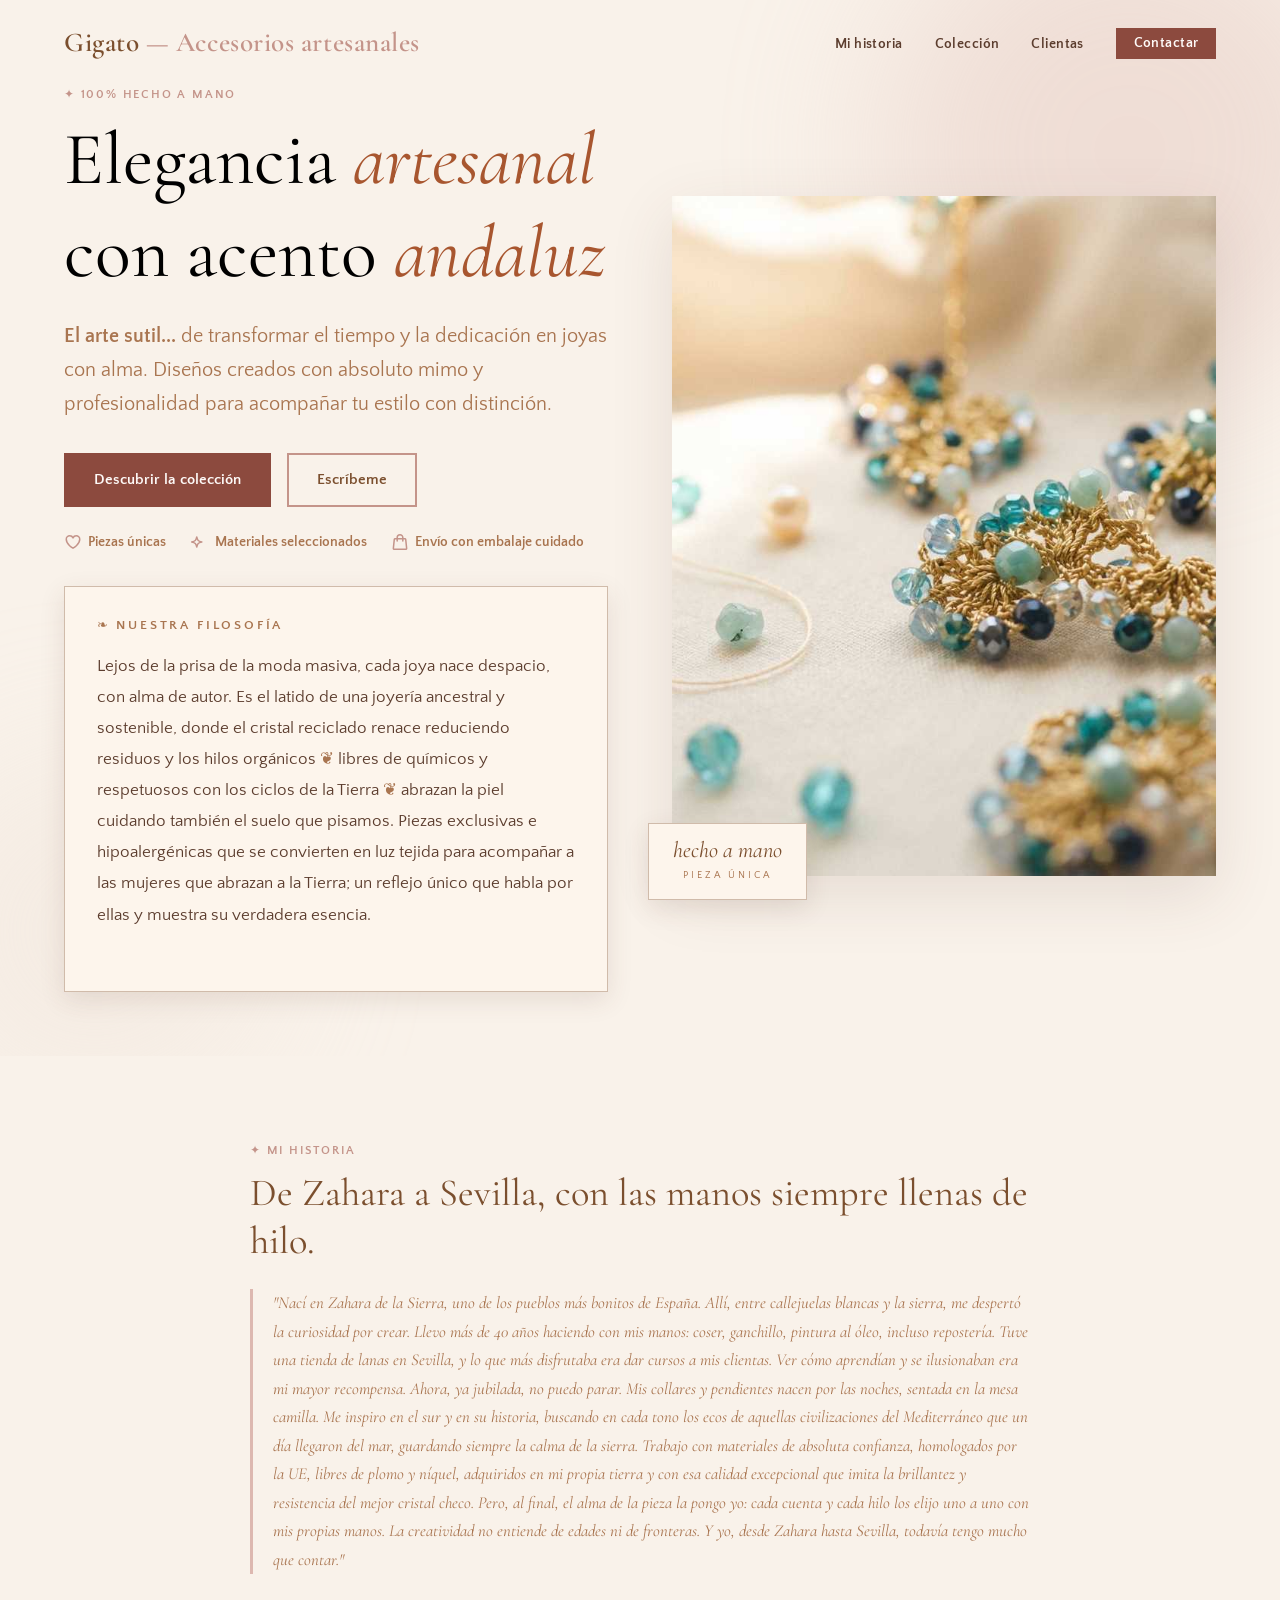
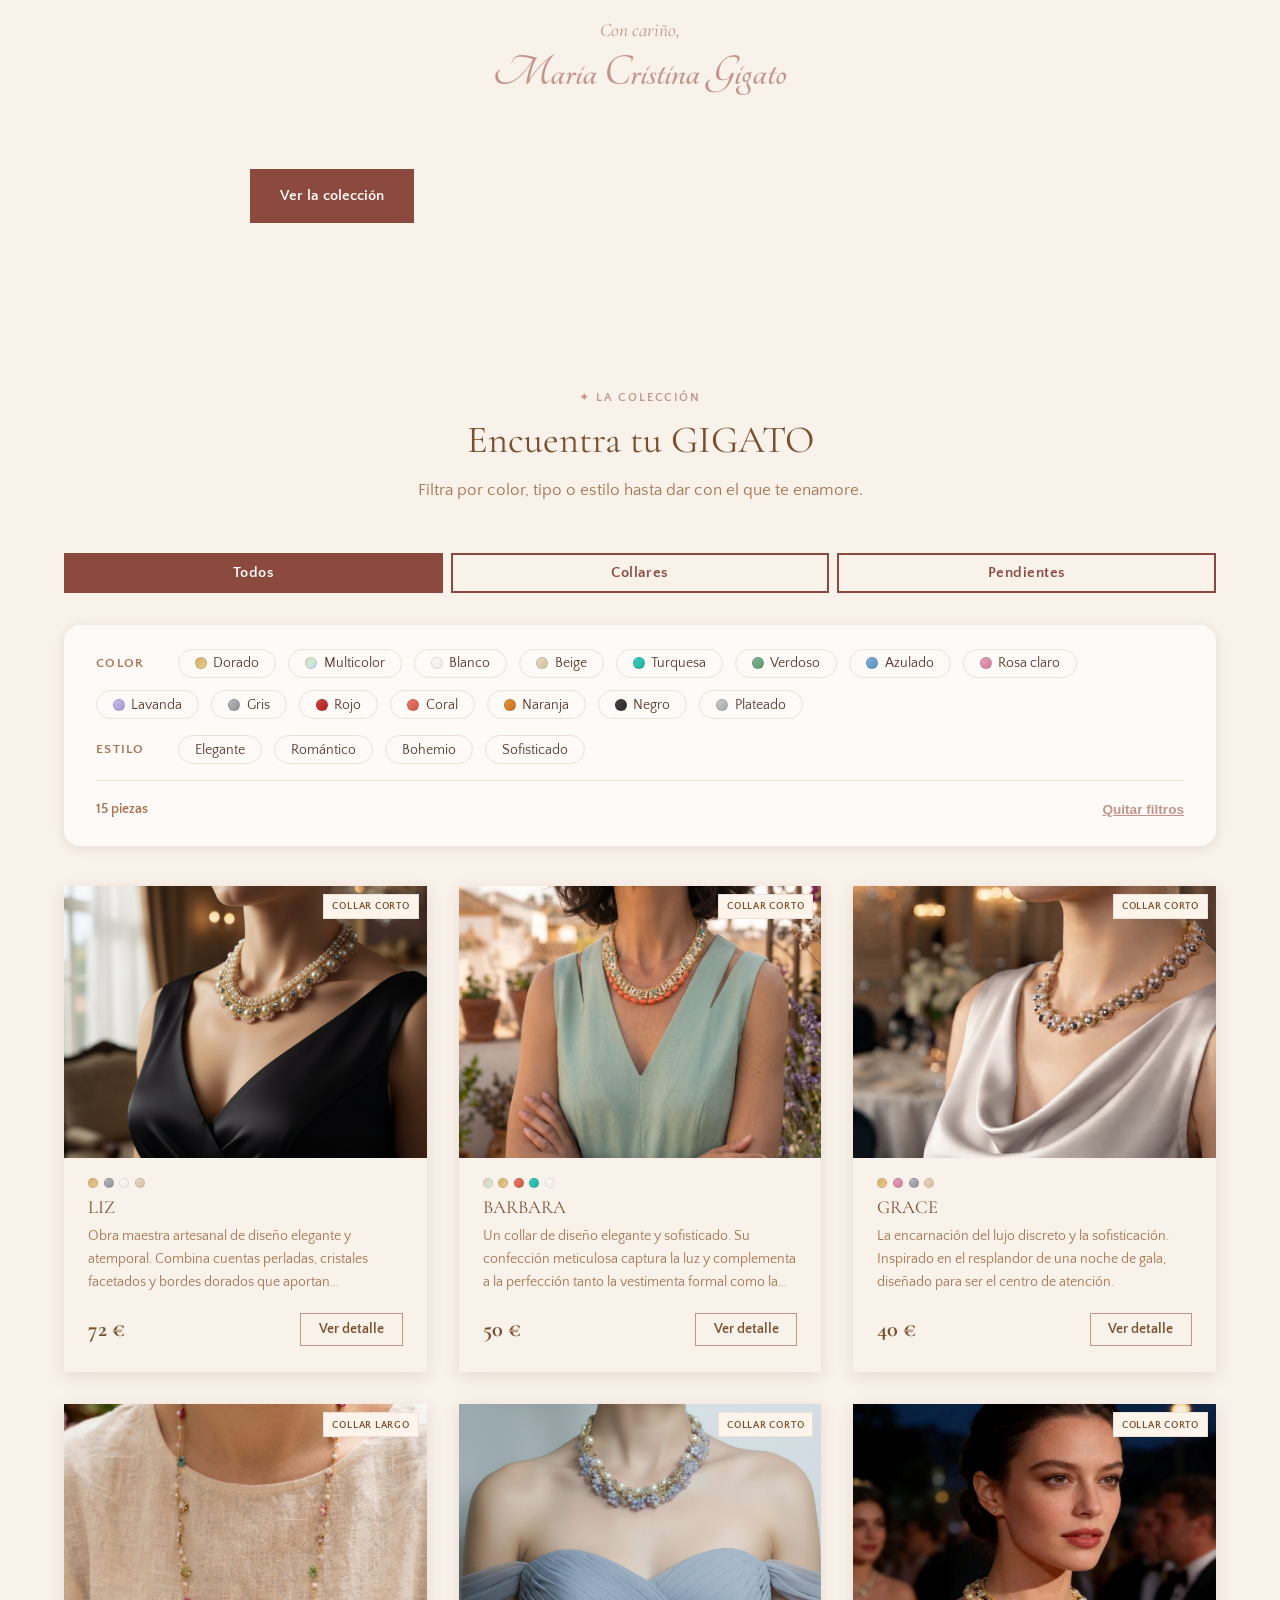
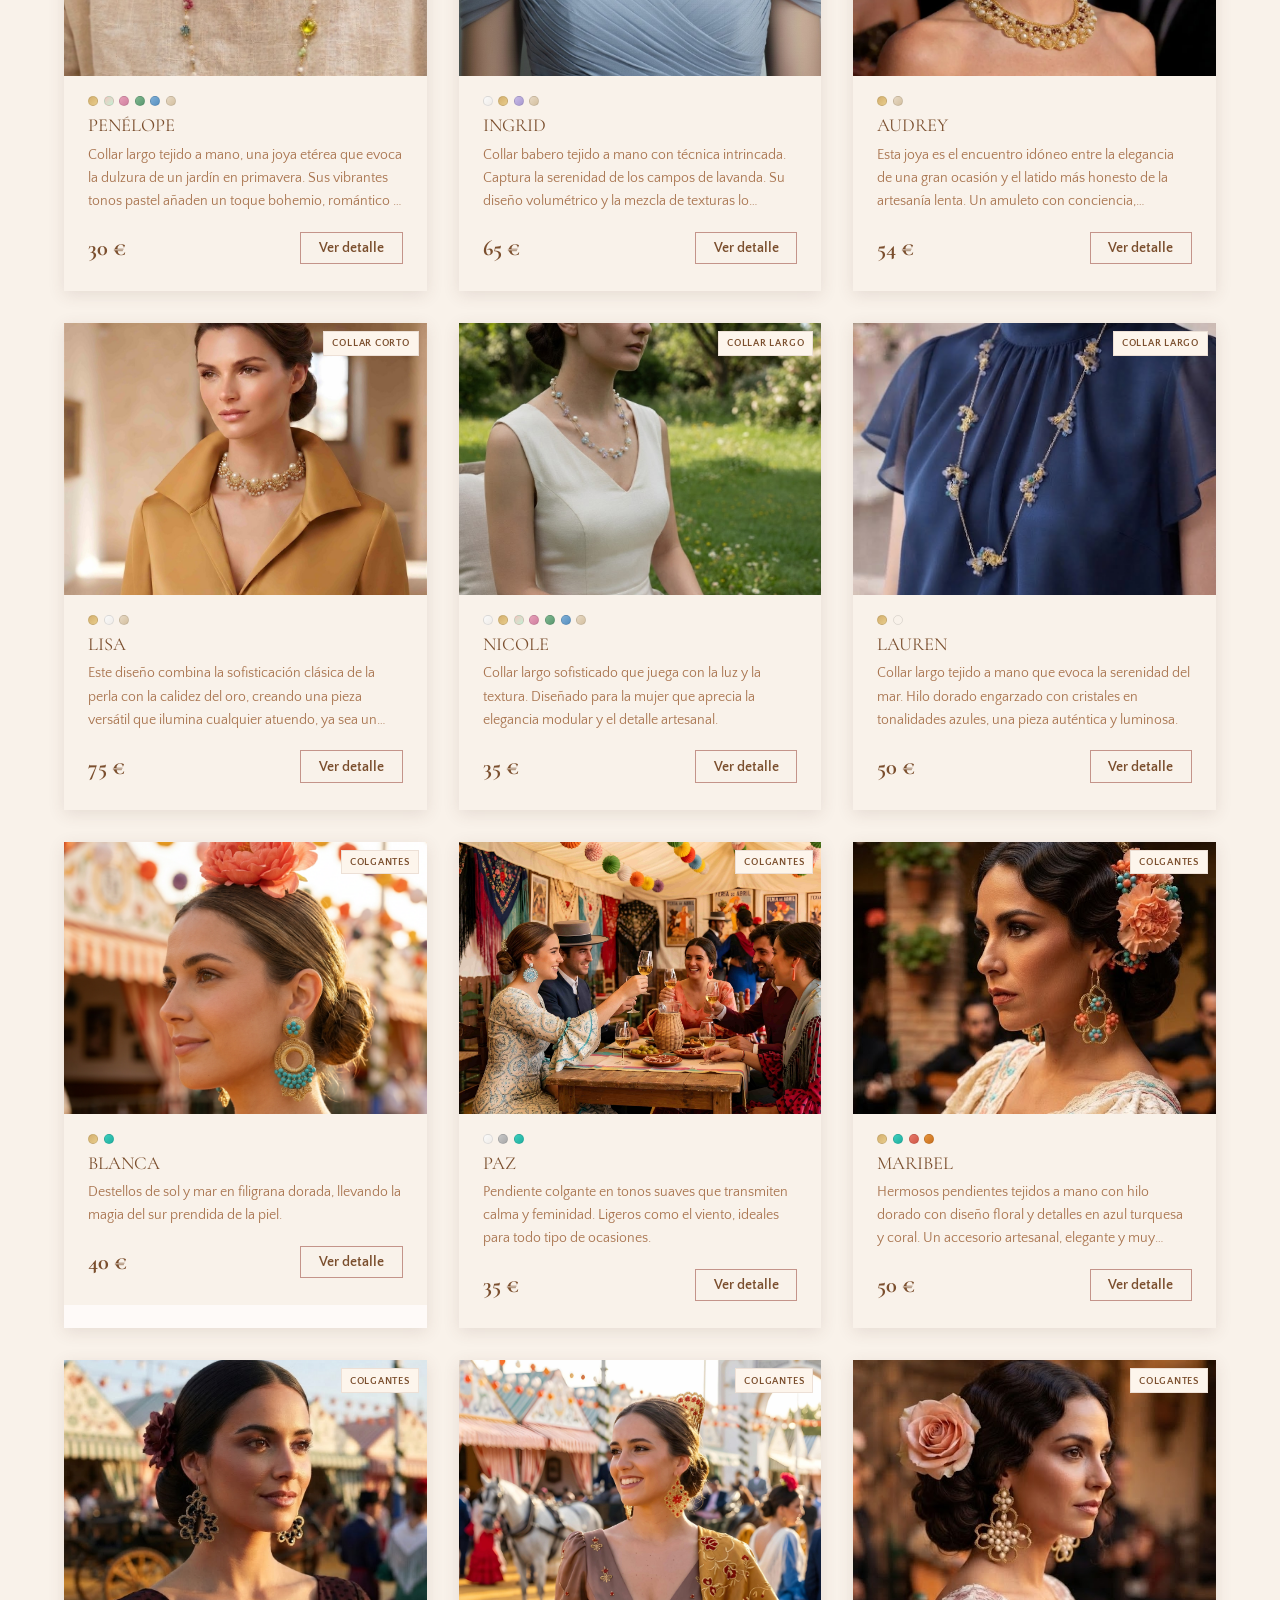
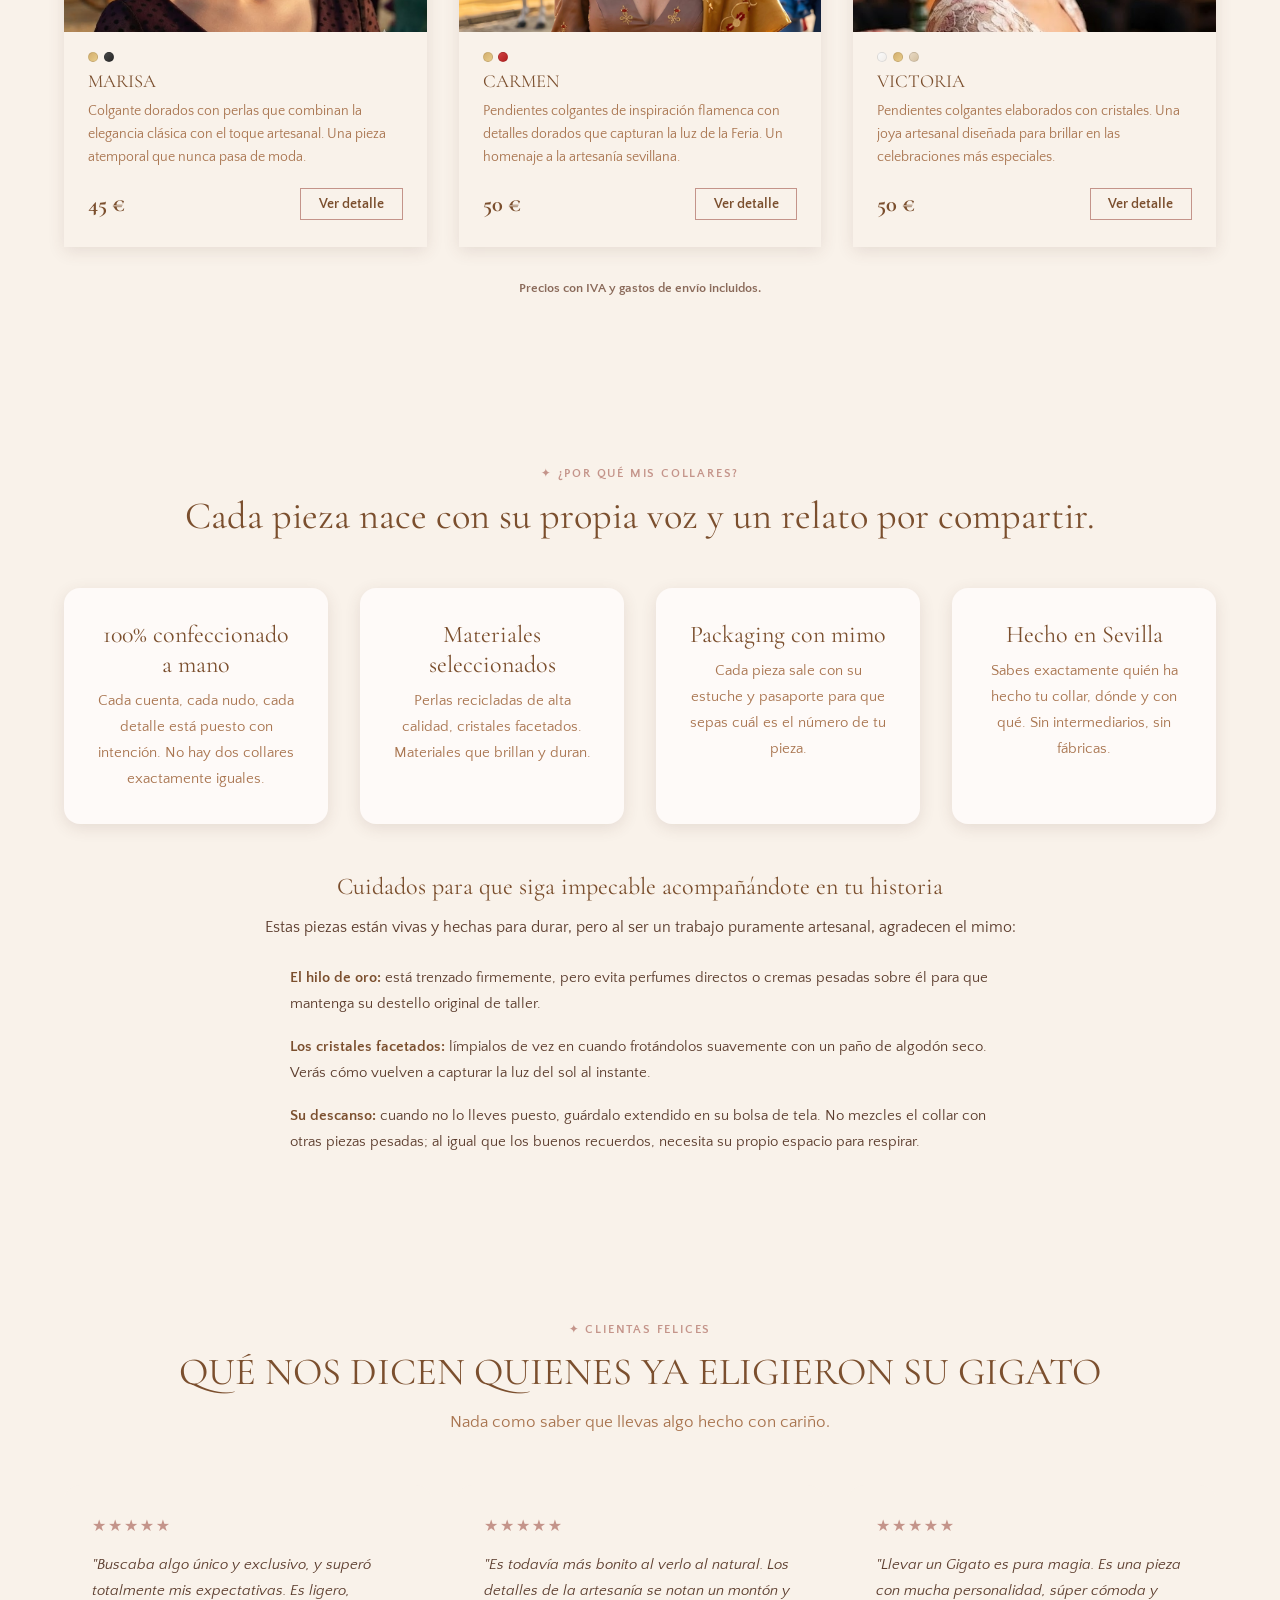
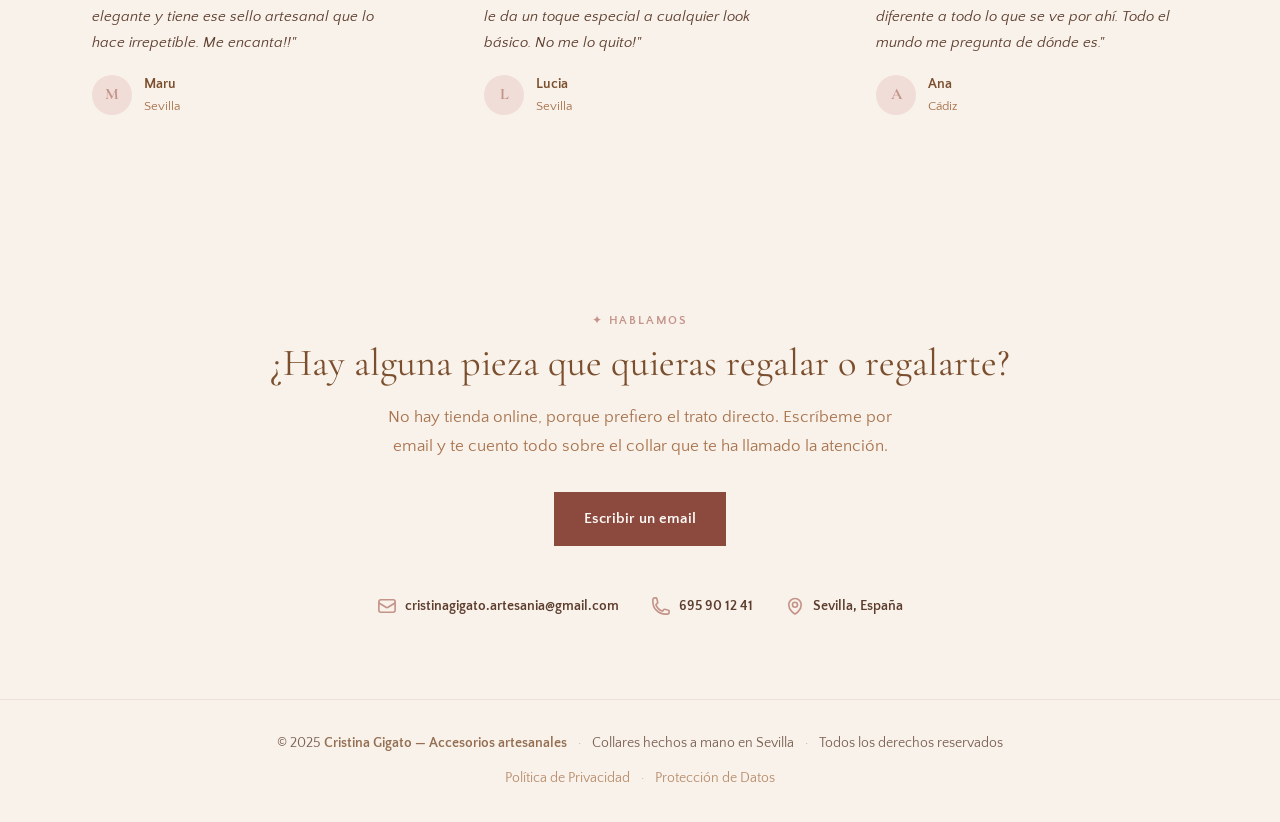
==== commit 8684b3df: "Añade WhatsApp 695 90 12 41 al contacto" ====
--- a/index.html
+++ b/index.html
@@ -12,7 +12,7 @@
   <link href="https://fonts.googleapis.com/css2?family=Cormorant+Garamond:ital,wght@0,400;0,600;0,700;1,400&family=Quattrocento+Sans:ital,wght@0,400;0,700;1,400&family=Tangerine:wght@400;700&display=swap" rel="stylesheet" />
 
   <link rel="icon" href="data:image/svg+xml,<svg xmlns='http://www.w3.org/2000/svg' viewBox='0 0 100 100'><text y='.9em' font-size='90'>🪡</text></svg>" />
-  <link rel="stylesheet" href="css/styles.css?v=57" />
+  <link rel="stylesheet" href="css/styles.css?v=58" />
 </head>
 <body>
 
@@ -363,6 +363,12 @@
               <path stroke-linecap="round" stroke-linejoin="round" d="M21.75 6.75v10.5a2.25 2.25 0 01-2.25 2.25h-15a2.25 2.25 0 01-2.25-2.25V6.75m19.5 0A2.25 2.25 0 0019.5 4.5h-15a2.25 2.25 0 00-2.25 2.25m19.5 0v.243a2.25 2.25 0 01-1.07 1.916l-7.5 4.615a2.25 2.25 0 01-2.36 0L3.32 8.91a2.25 2.25 0 01-1.07-1.916V6.75" />
             </svg>
             cristinagigato.artesania@gmail.com
+          </div>
+          <div class="contacto-item">
+            <svg xmlns="http://www.w3.org/2000/svg" fill="none" viewBox="0 0 24 24" stroke-width="2" stroke="currentColor">
+              <path stroke-linecap="round" stroke-linejoin="round" d="M2.25 6.75c0 8.284 6.716 15 15 15h2.25a2.25 2.25 0 002.25-2.25v-1.372c0-.516-.351-.966-.852-1.091l-4.423-1.106c-.44-.11-.902.055-1.173.417l-.97 1.293c-.282.376-.769.542-1.21.38a12.035 12.035 0 01-7.143-7.143c-.162-.441.004-.928.38-1.21l1.293-.97c.363-.271.527-.734.417-1.173L6.963 3.102a1.125 1.125 0 00-1.091-.852H4.5A2.25 2.25 0 002.25 4.5v2.25z" />
+            </svg>
+            <a href="https://wa.me/34695901241" target="_blank" rel="noopener">695 90 12 41</a>
           </div>
           <div class="contacto-item">
             <svg xmlns="http://www.w3.org/2000/svg" fill="none" viewBox="0 0 24 24" stroke-width="2" stroke="currentColor">
--- a/css/styles.css
+++ b/css/styles.css
@@ -1029,6 +1029,14 @@
   height: 20px;
   stroke: var(--malva);
   flex-shrink: 0;
+}
+.contacto-item a {
+  color: var(--marron-texto);
+  text-decoration: none;
+  transition: color 0.2s ease;
+}
+.contacto-item a:hover {
+  color: var(--malva);
 }
 
 /* ─── FOOTER ────────────────────────────────────────────────────────────── */
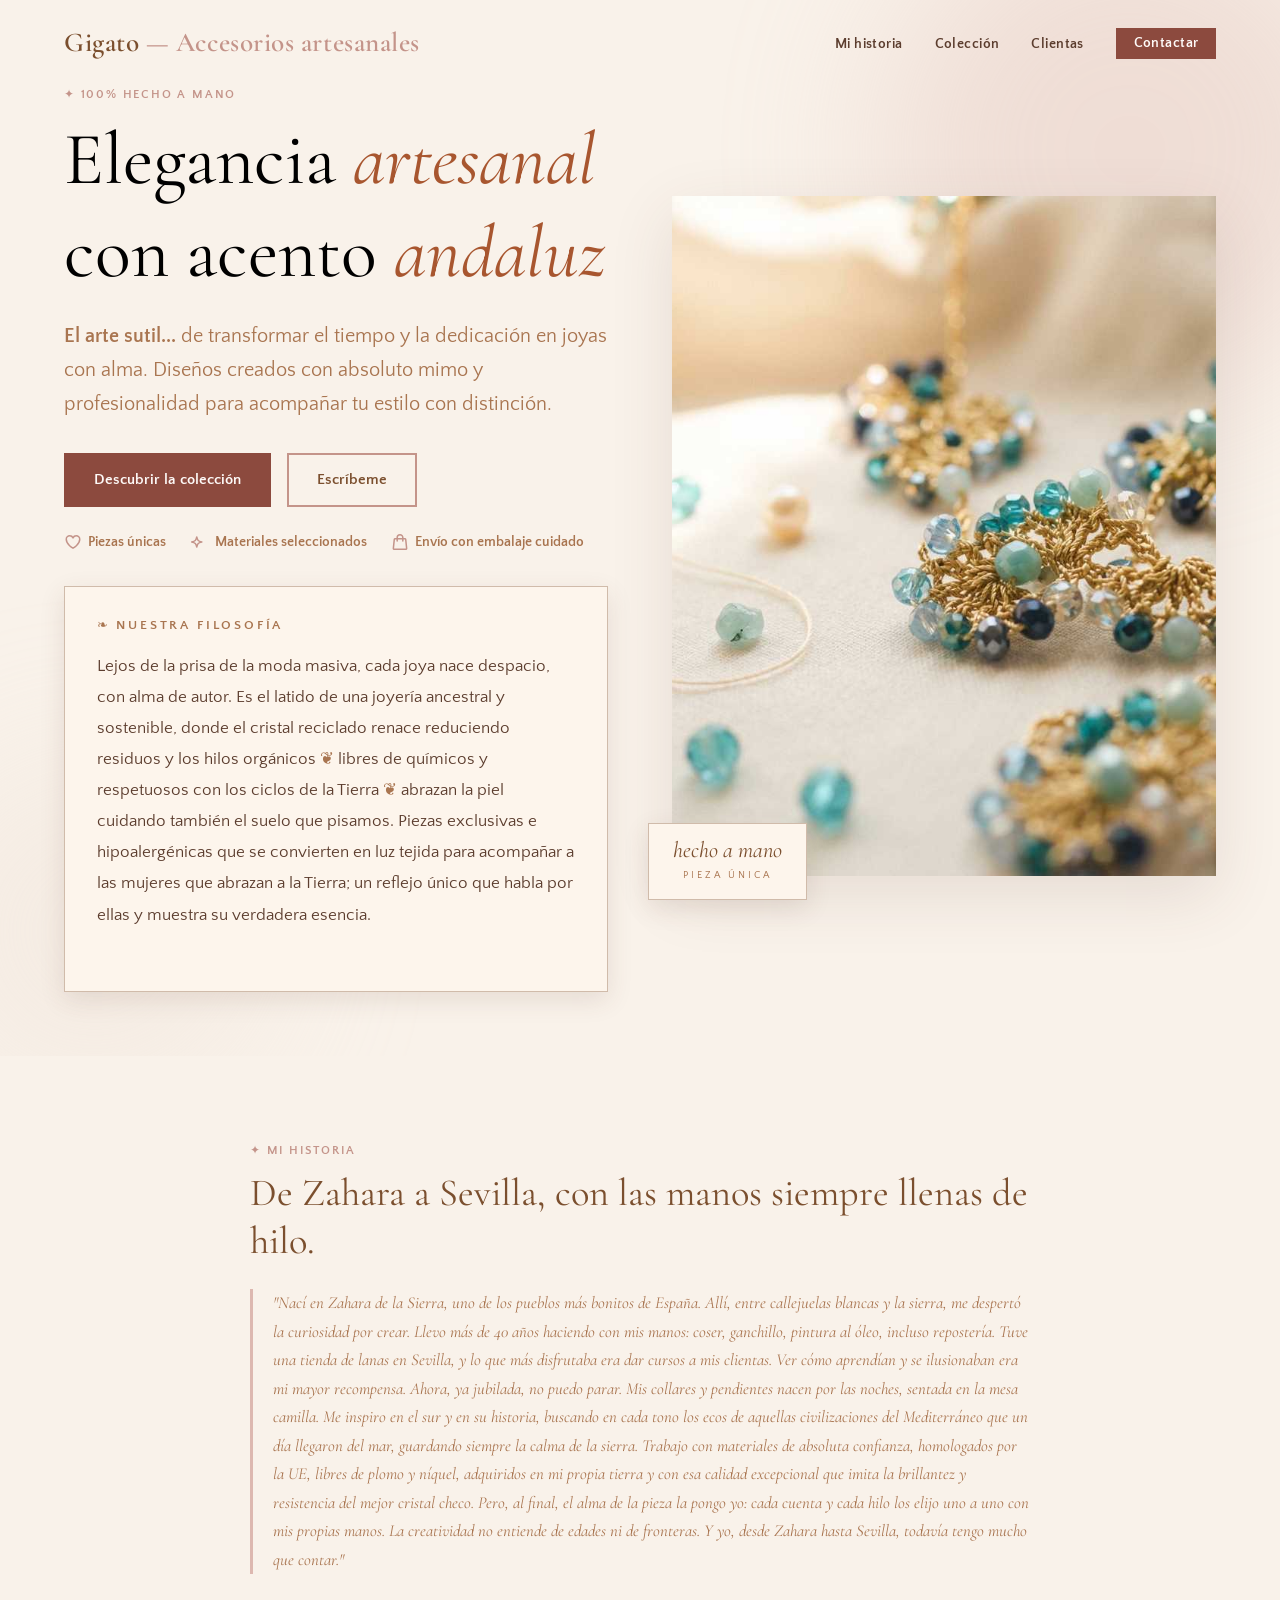
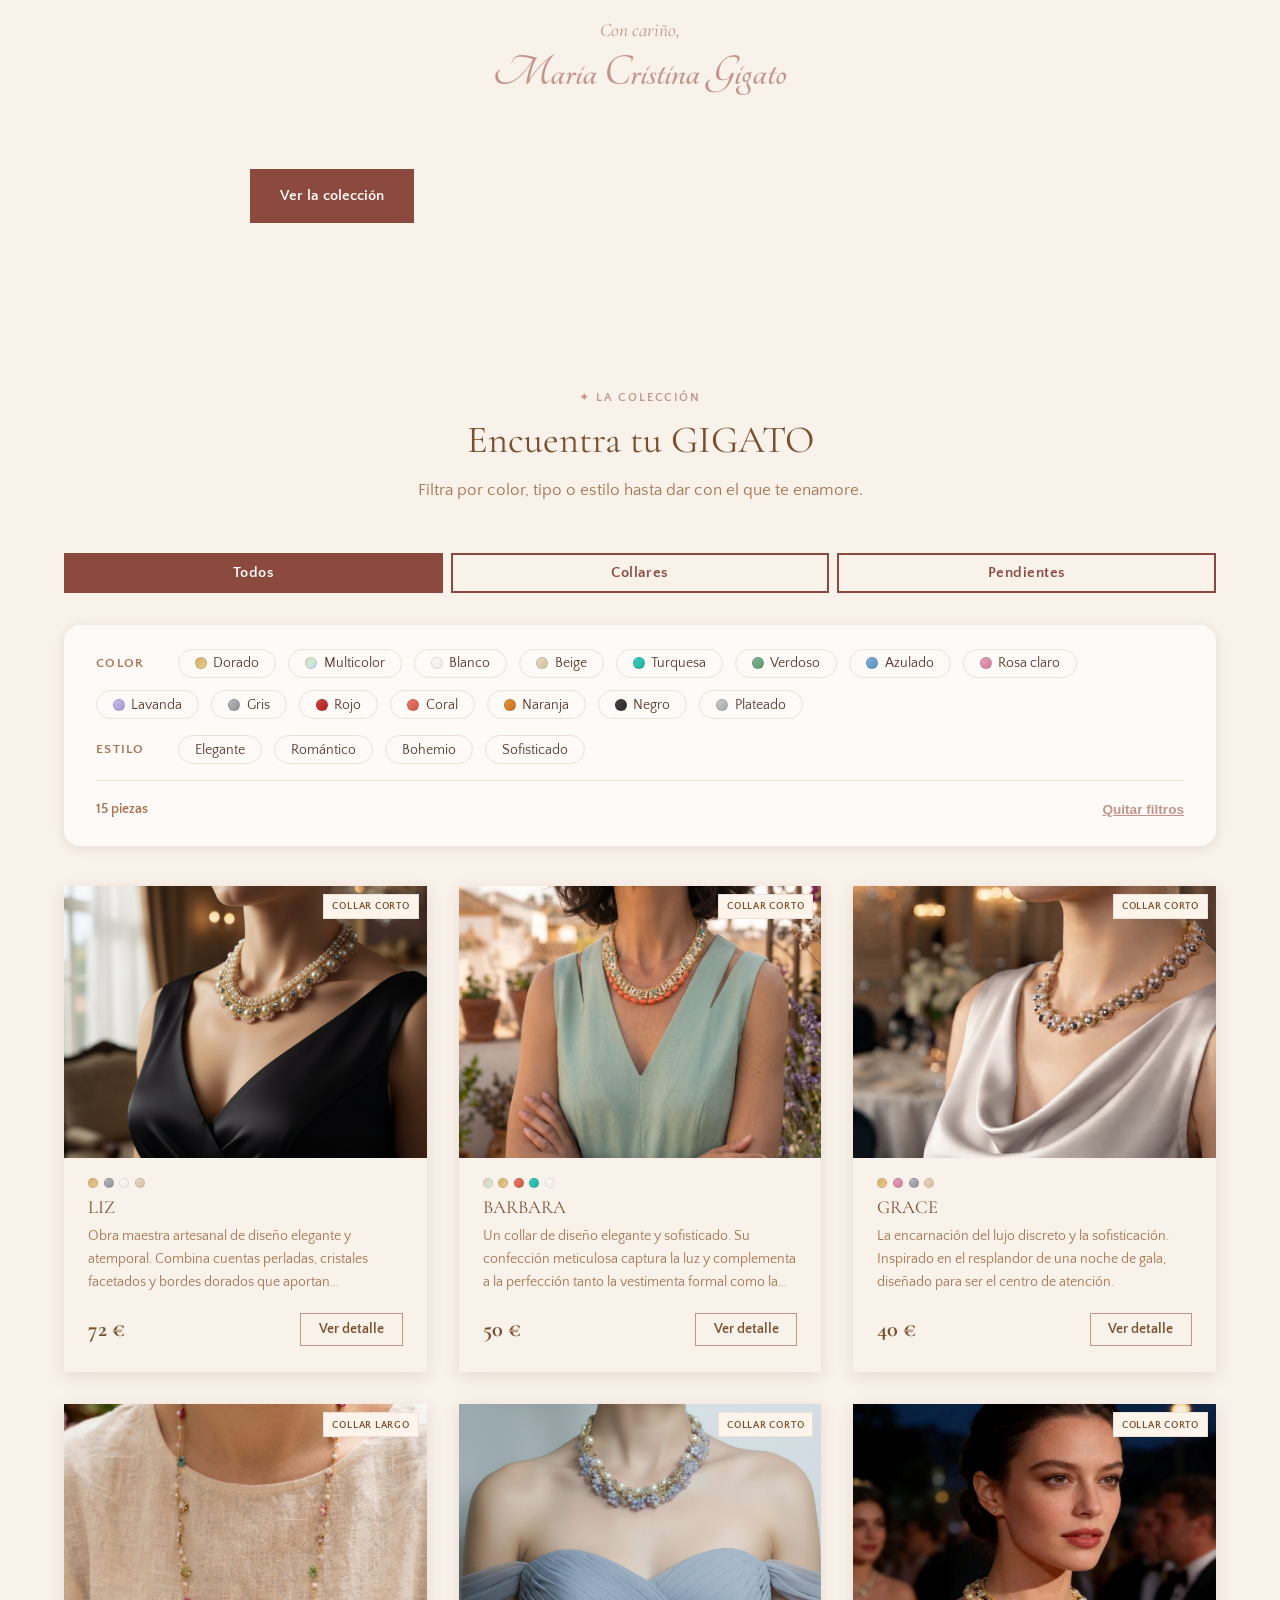
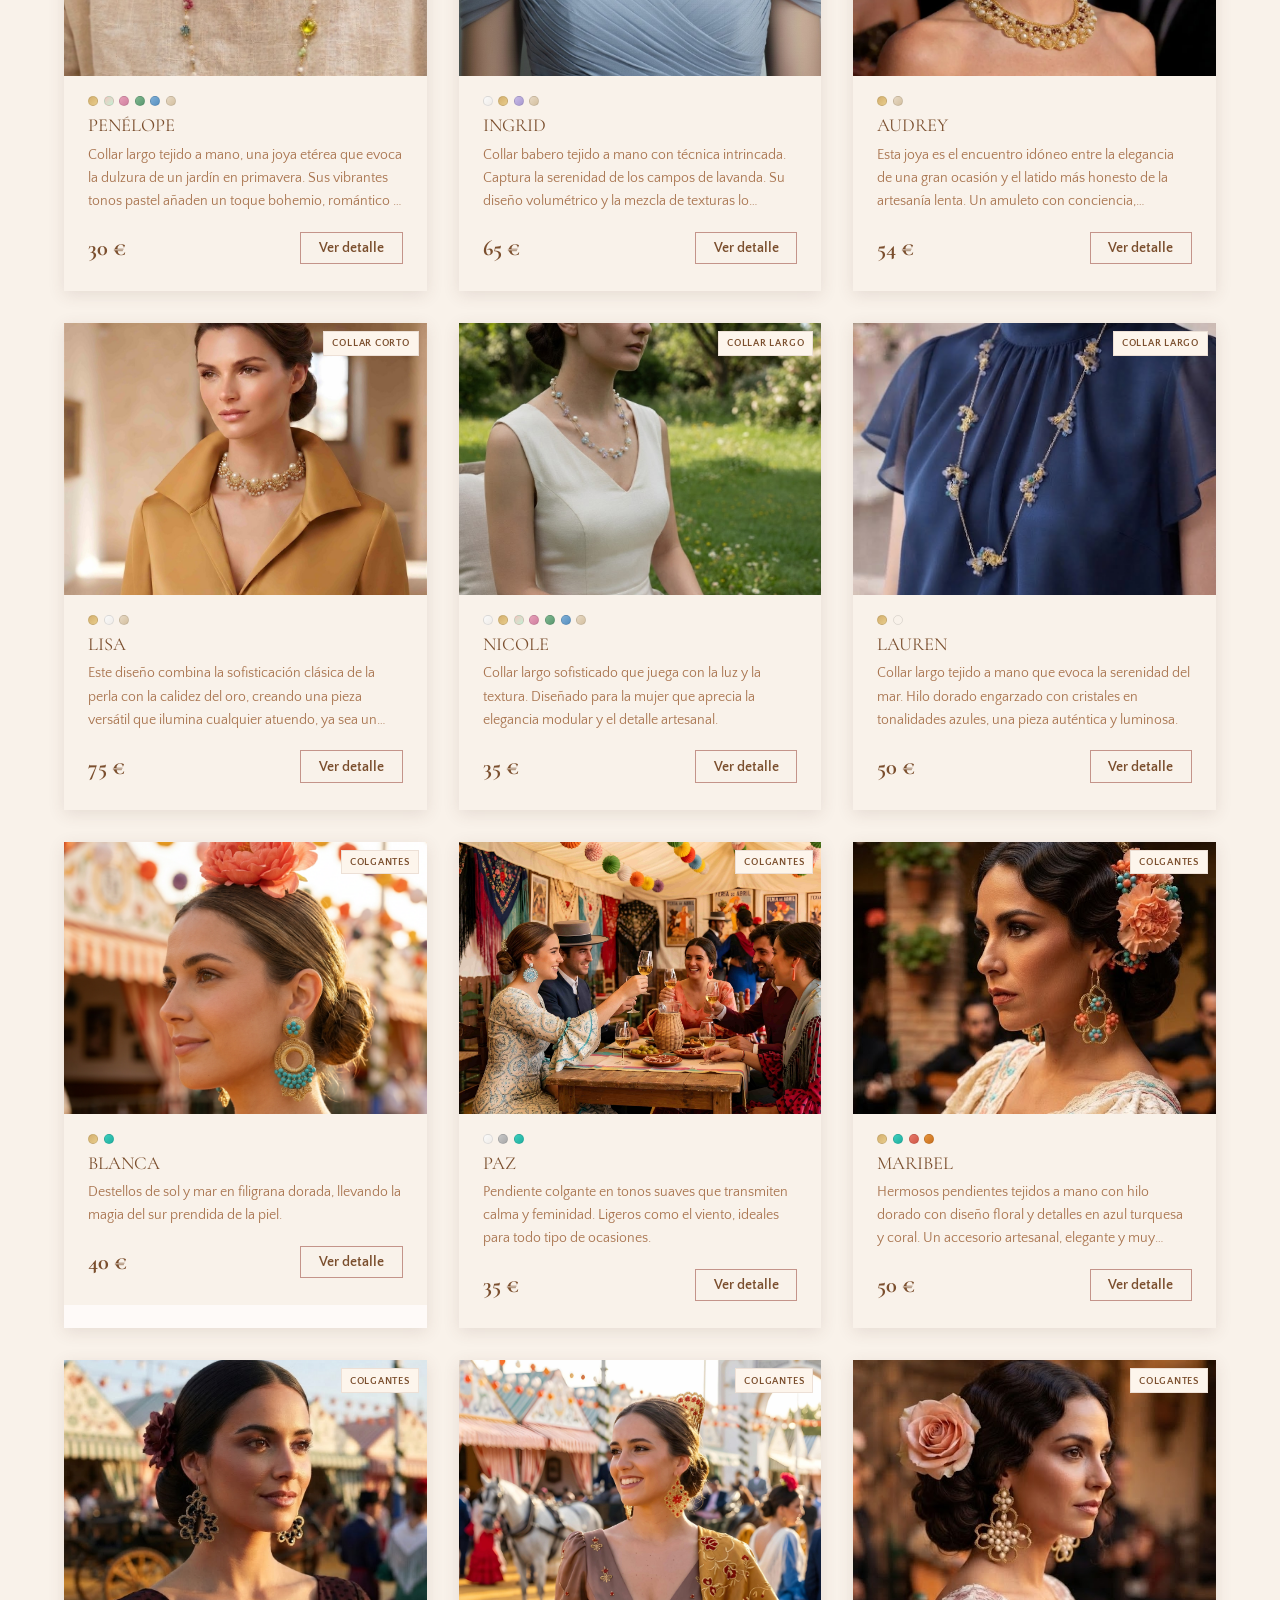
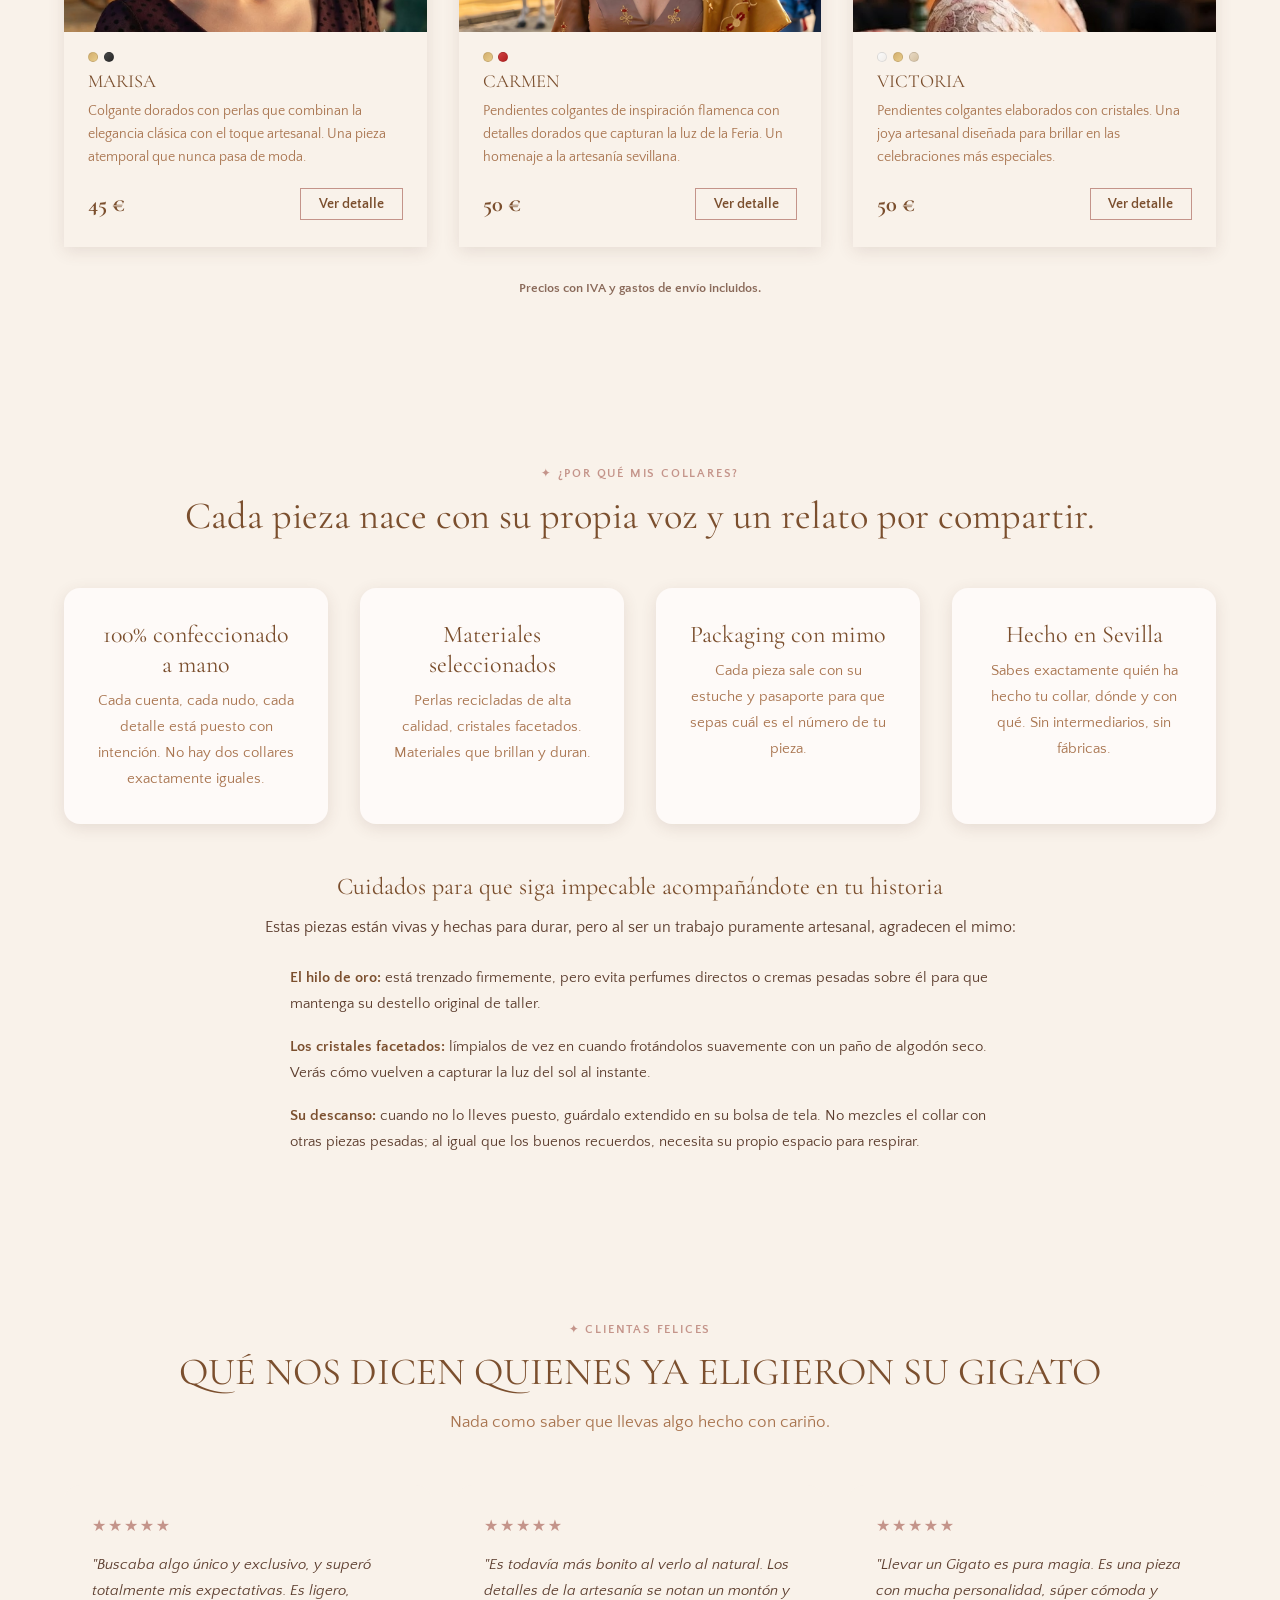
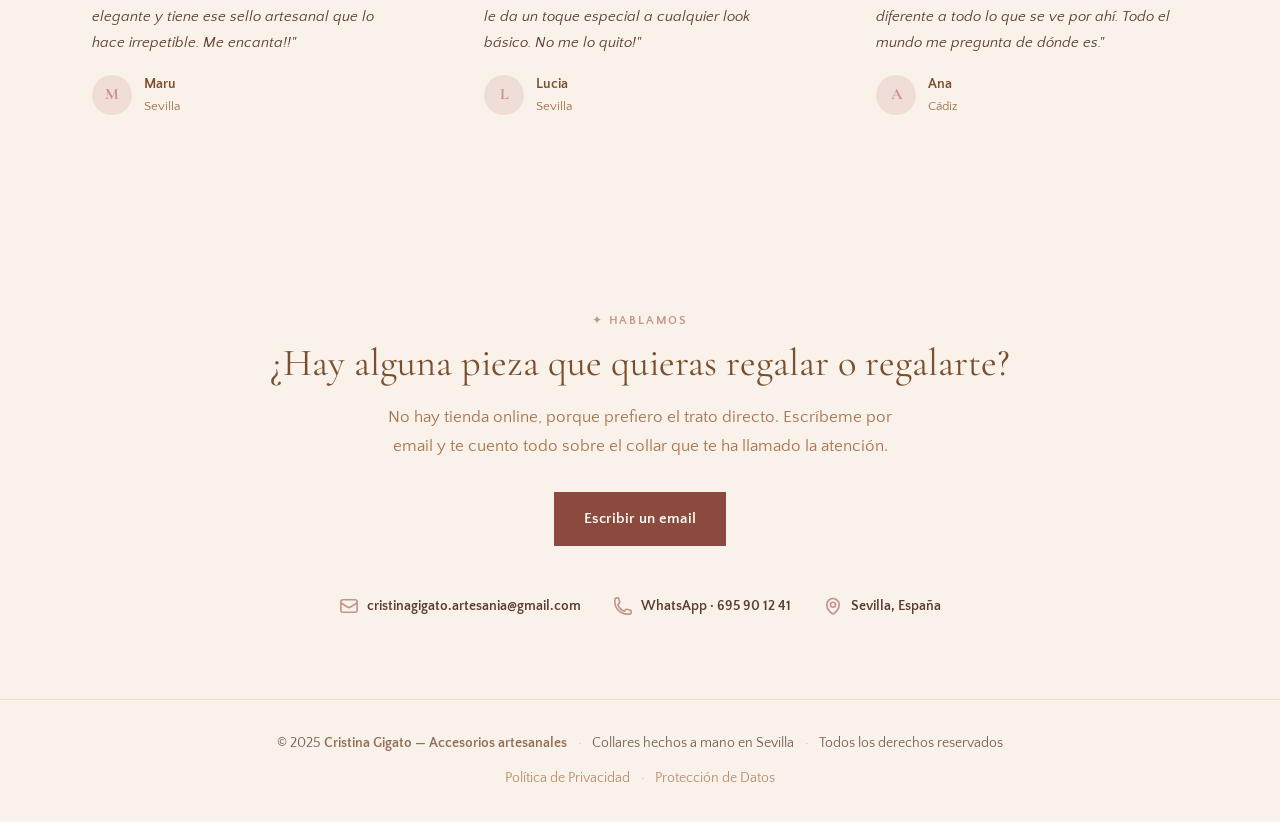
==== commit 06d09766: "Etiqueta 'WhatsApp' en el contacto (solo chat, no llamadas)" ====
--- a/index.html
+++ b/index.html
@@ -368,7 +368,7 @@
             <svg xmlns="http://www.w3.org/2000/svg" fill="none" viewBox="0 0 24 24" stroke-width="2" stroke="currentColor">
               <path stroke-linecap="round" stroke-linejoin="round" d="M2.25 6.75c0 8.284 6.716 15 15 15h2.25a2.25 2.25 0 002.25-2.25v-1.372c0-.516-.351-.966-.852-1.091l-4.423-1.106c-.44-.11-.902.055-1.173.417l-.97 1.293c-.282.376-.769.542-1.21.38a12.035 12.035 0 01-7.143-7.143c-.162-.441.004-.928.38-1.21l1.293-.97c.363-.271.527-.734.417-1.173L6.963 3.102a1.125 1.125 0 00-1.091-.852H4.5A2.25 2.25 0 002.25 4.5v2.25z" />
             </svg>
-            <a href="https://wa.me/34695901241" target="_blank" rel="noopener">695 90 12 41</a>
+            <a href="https://wa.me/34695901241" target="_blank" rel="noopener">WhatsApp · 695 90 12 41</a>
           </div>
           <div class="contacto-item">
             <svg xmlns="http://www.w3.org/2000/svg" fill="none" viewBox="0 0 24 24" stroke-width="2" stroke="currentColor">
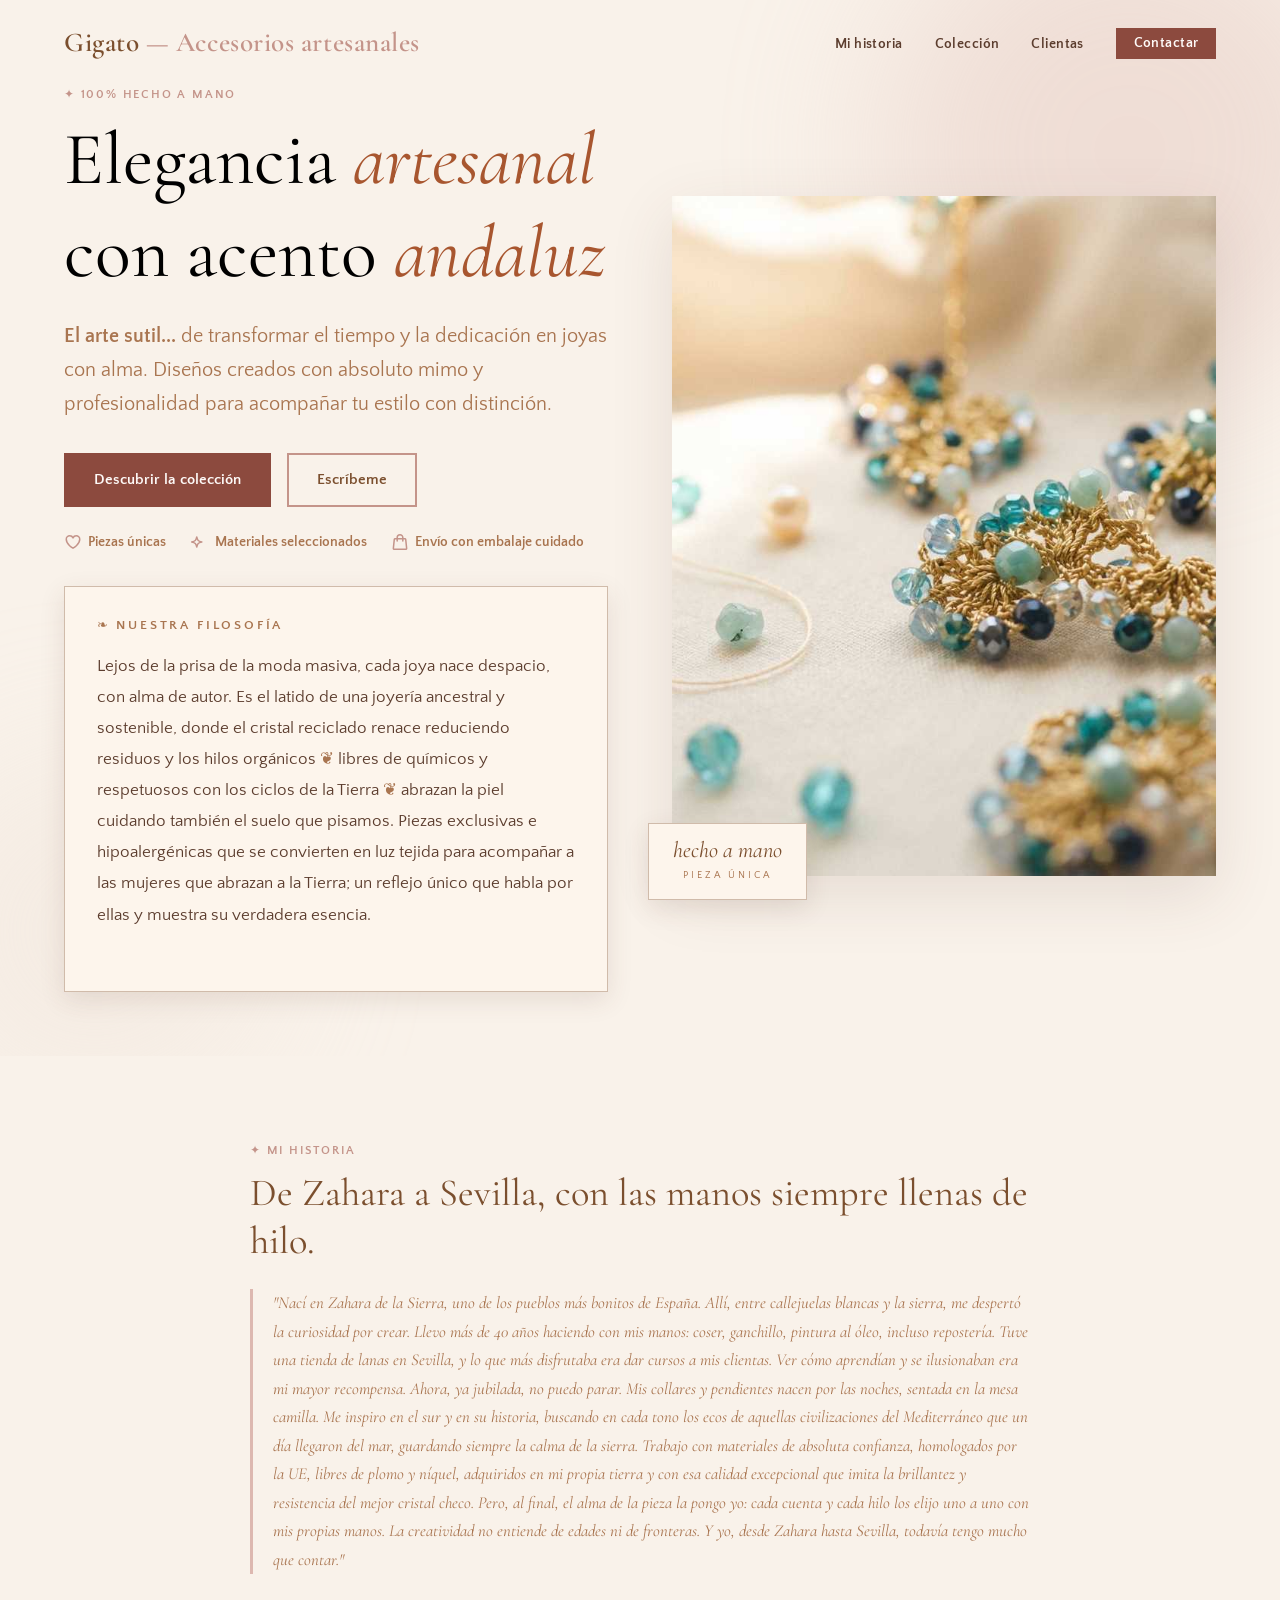
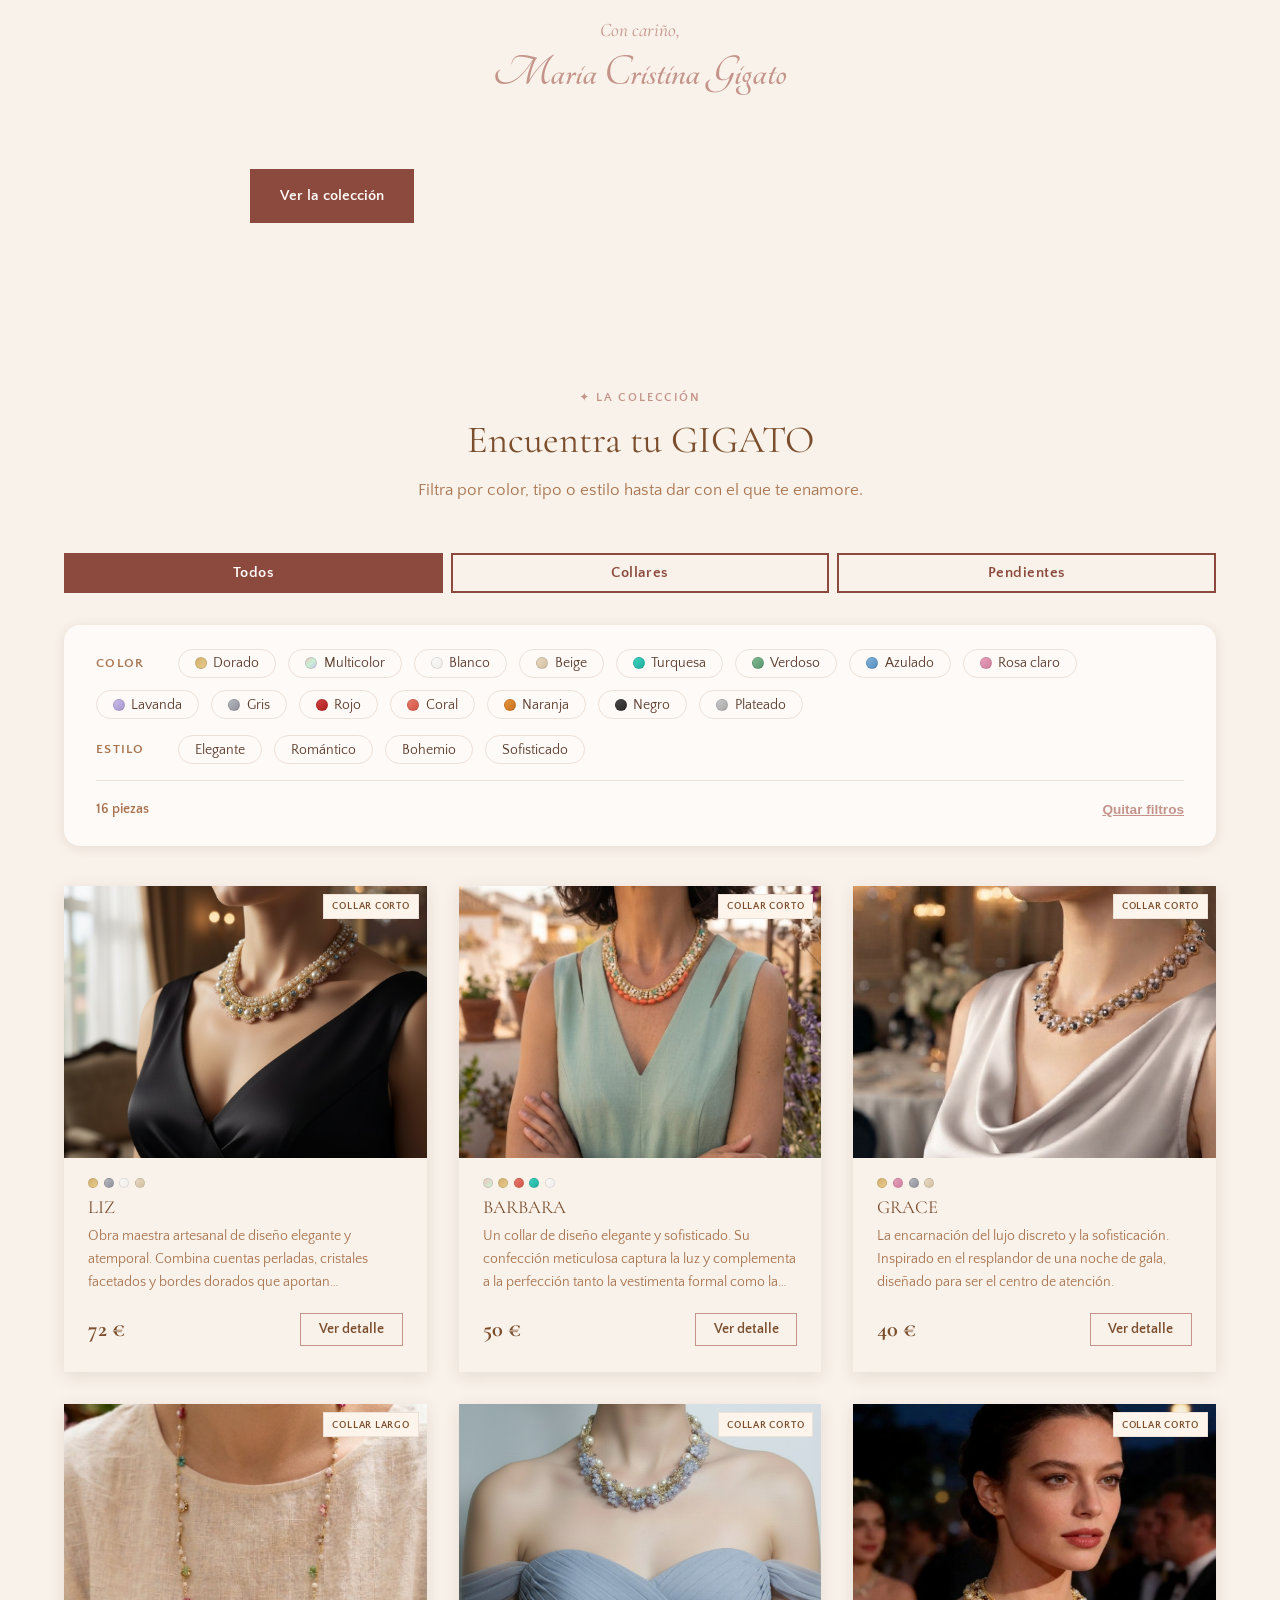
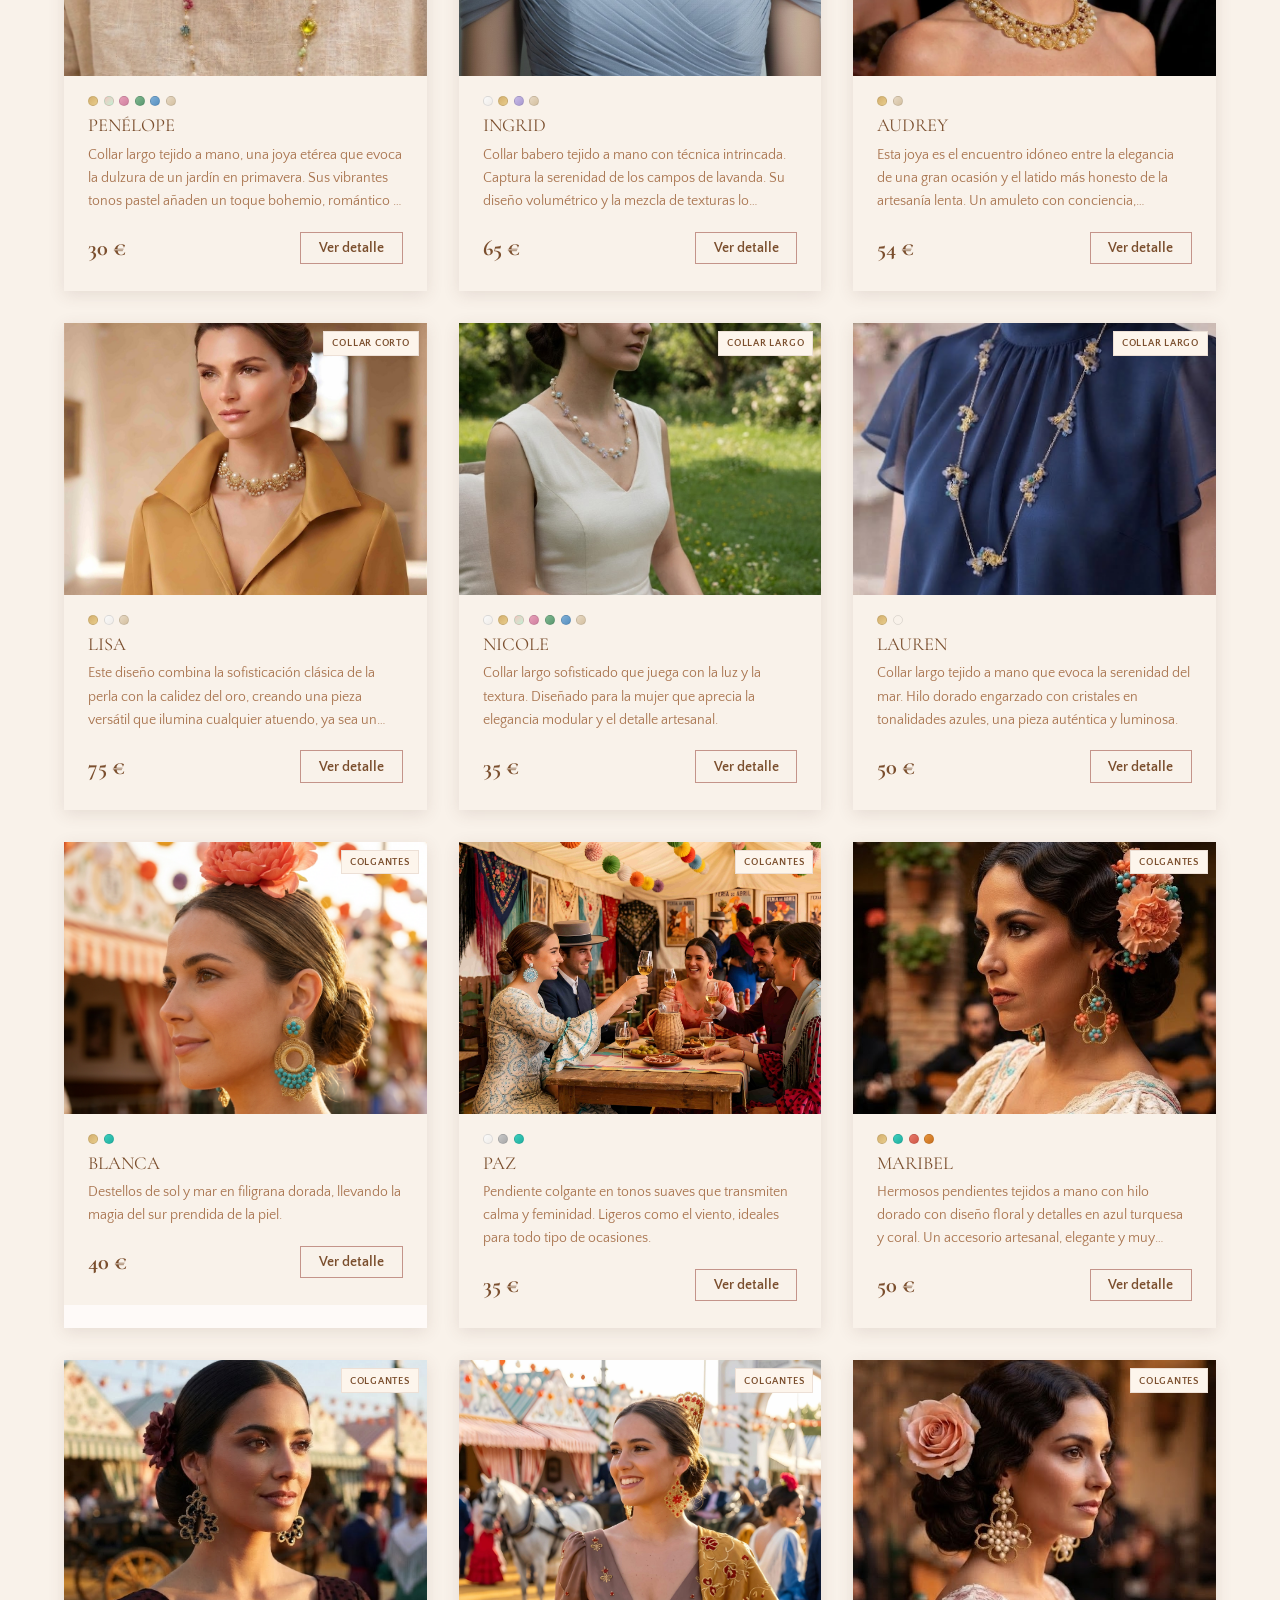
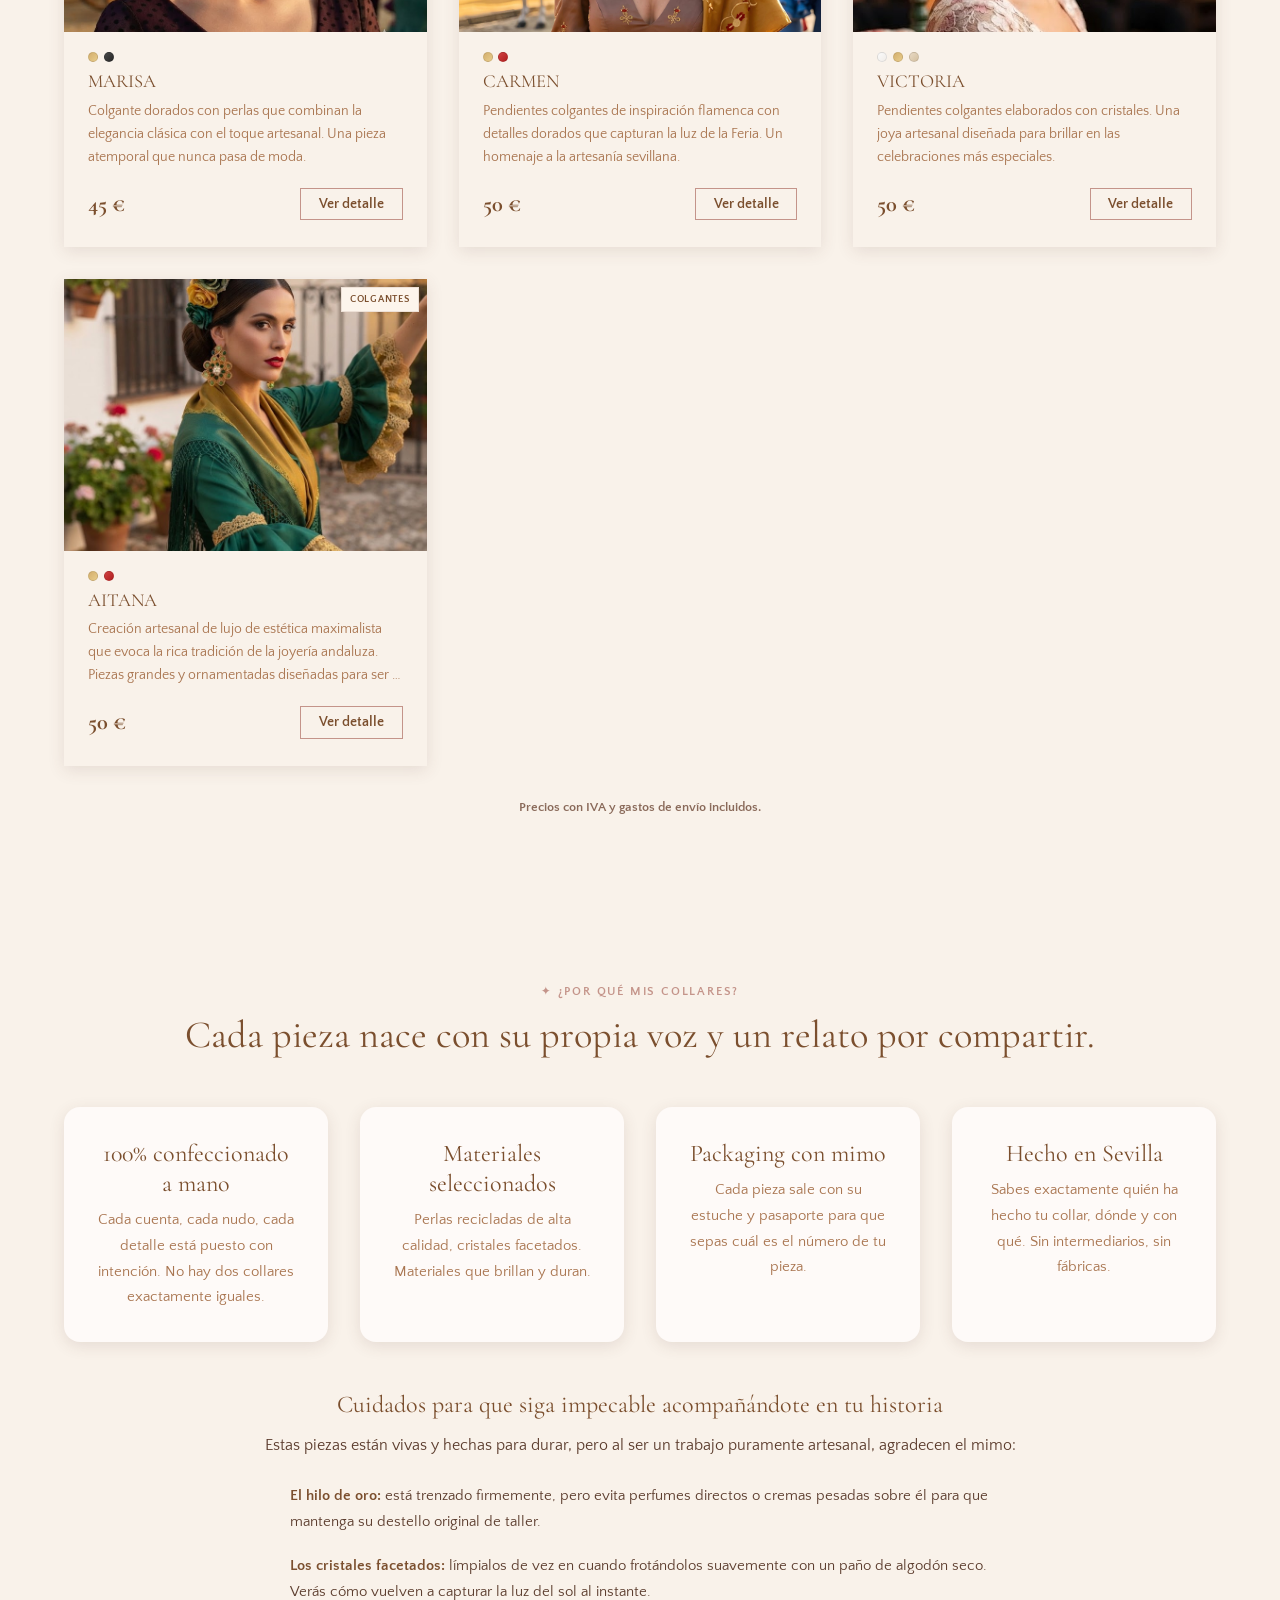
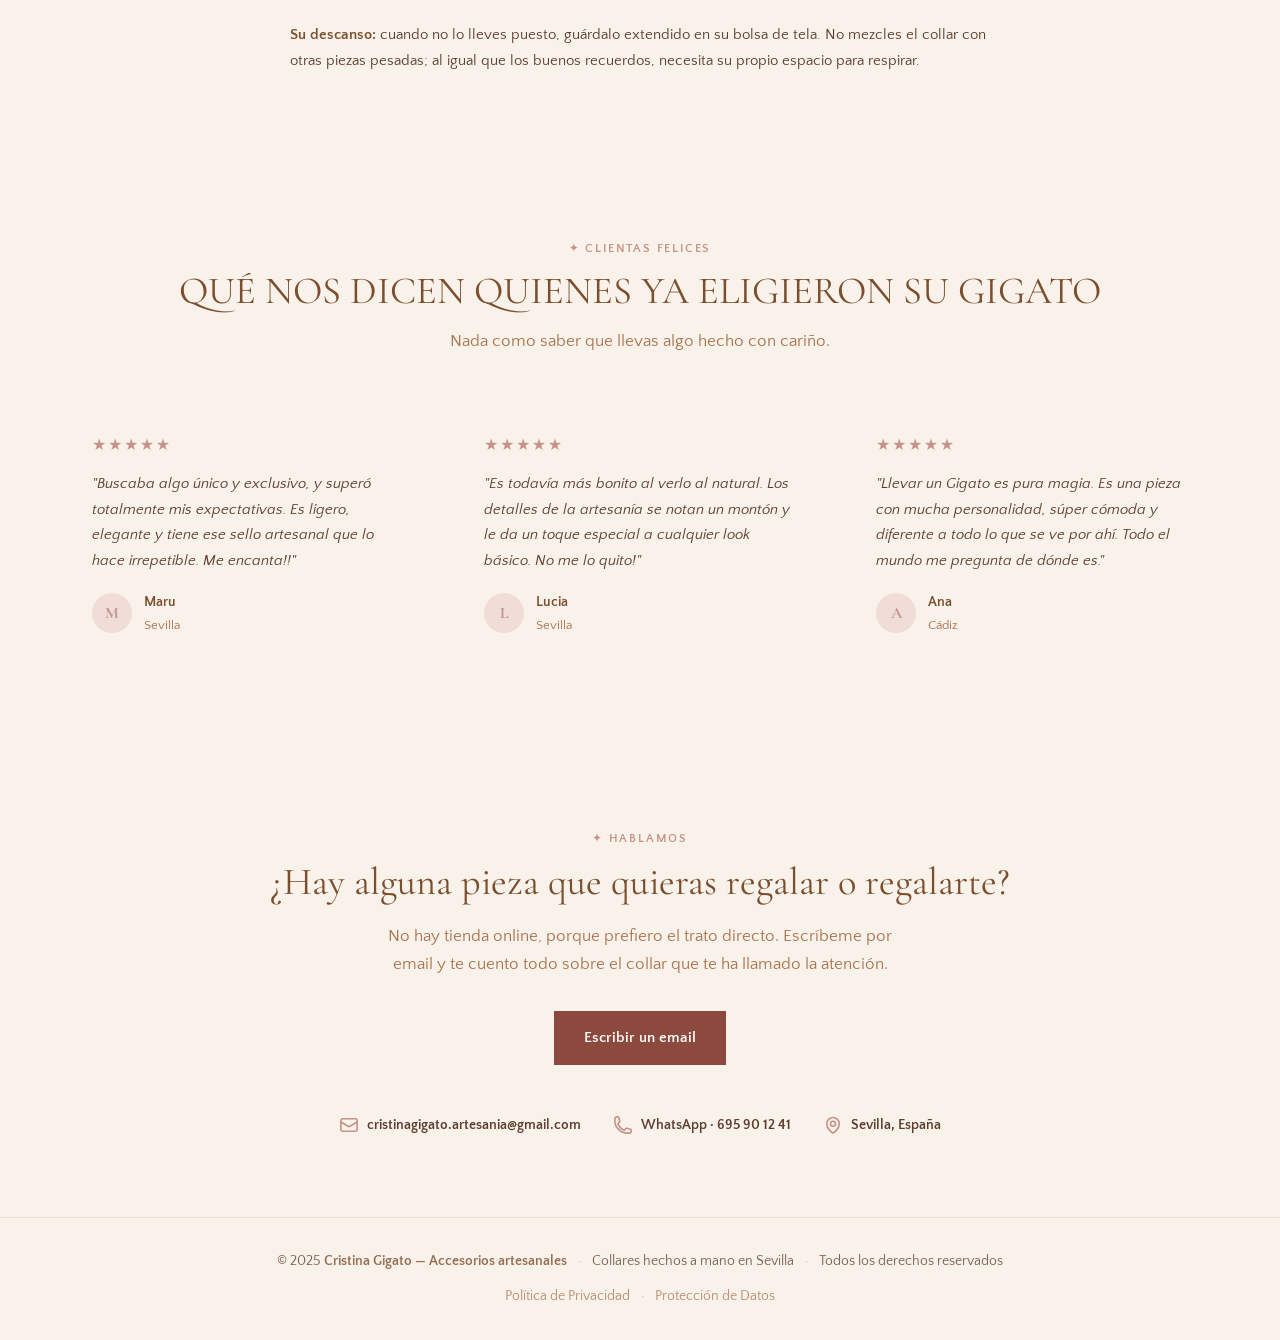
==== commit 3f5b3194: "Nuevos pendientes AITANA: maximalistas andaluces, 50€" ====
--- a/index.html
+++ b/index.html
@@ -410,7 +410,7 @@
   </div>
 
   <!-- Scripts — catalog.js primero para que main.js pueda leer COLLARES -->
-  <script src="js/catalog.js?v=27"></script>
+  <script src="js/catalog.js?v=28"></script>
   <script src="js/main.js?v=14"></script>
   <!-- preview.js solo actúa en local, en la web publicada no hace nada -->
   <script src="js/preview.js"></script>
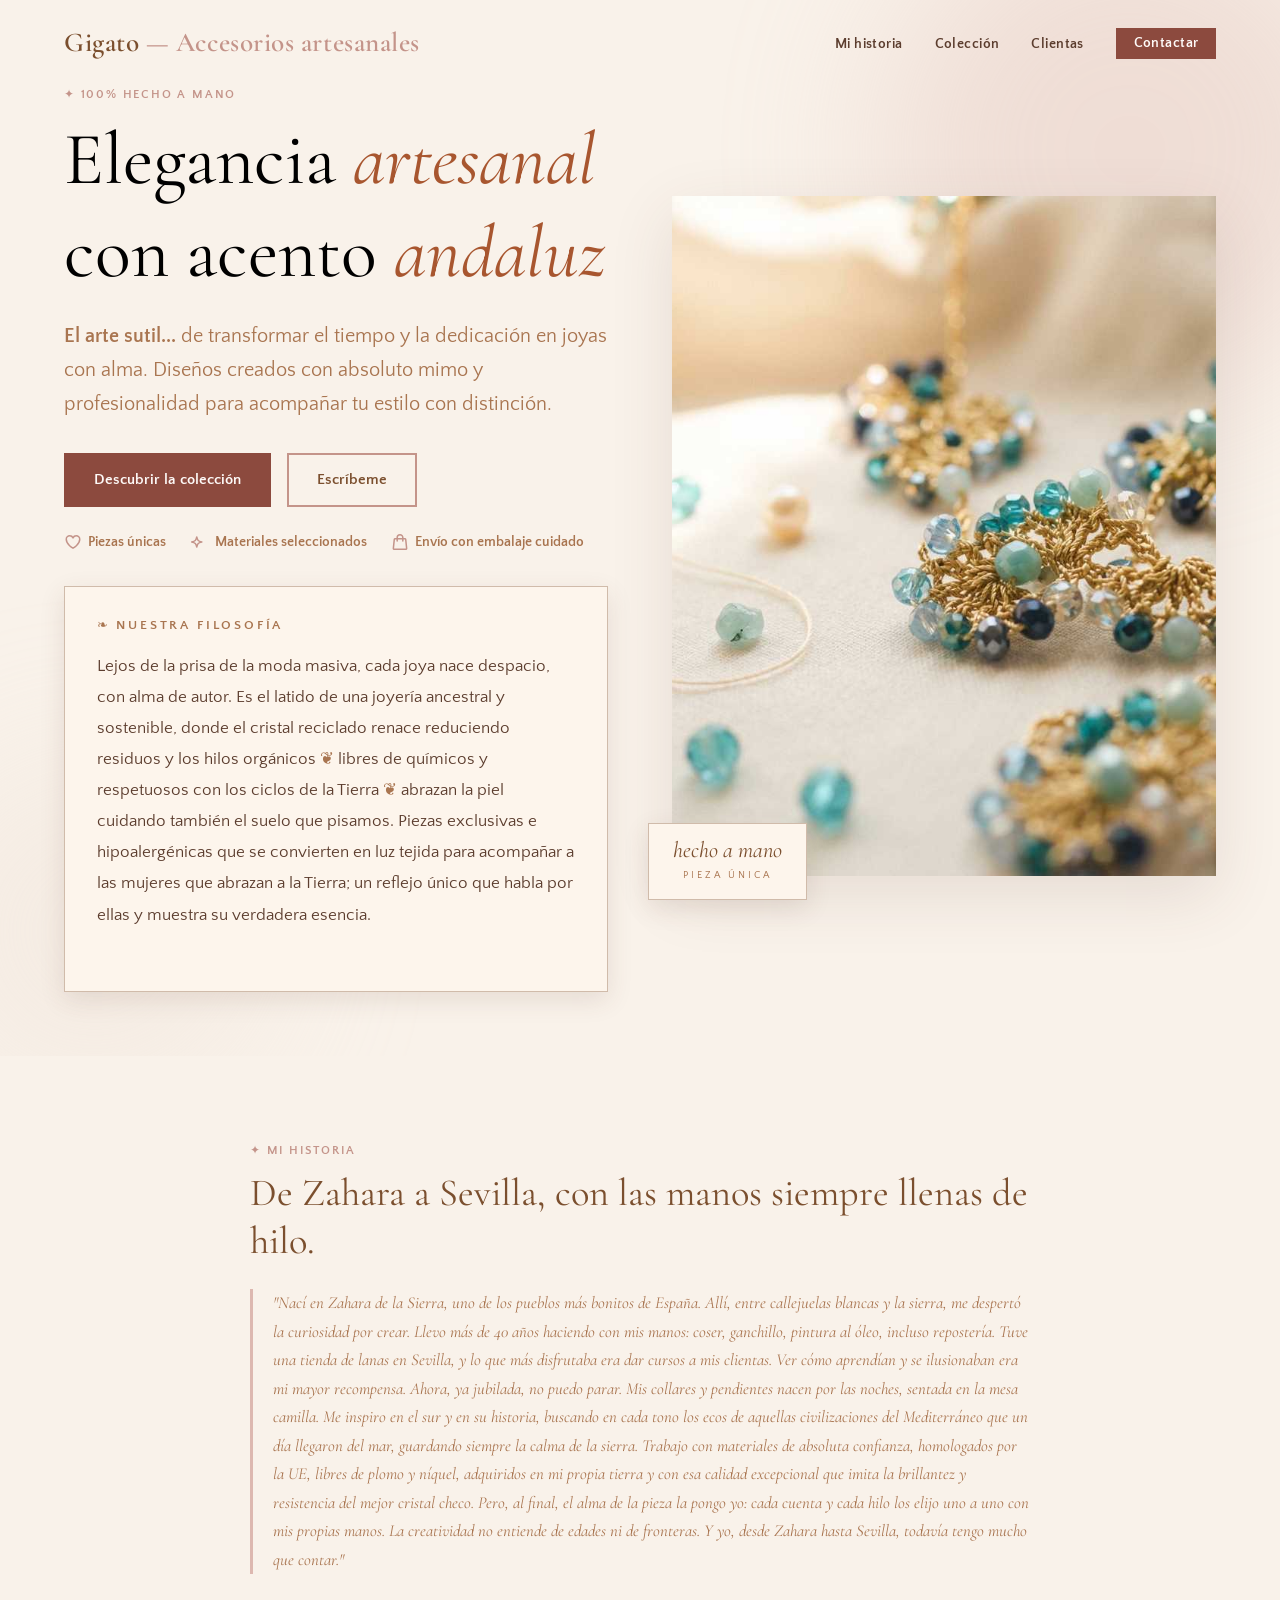
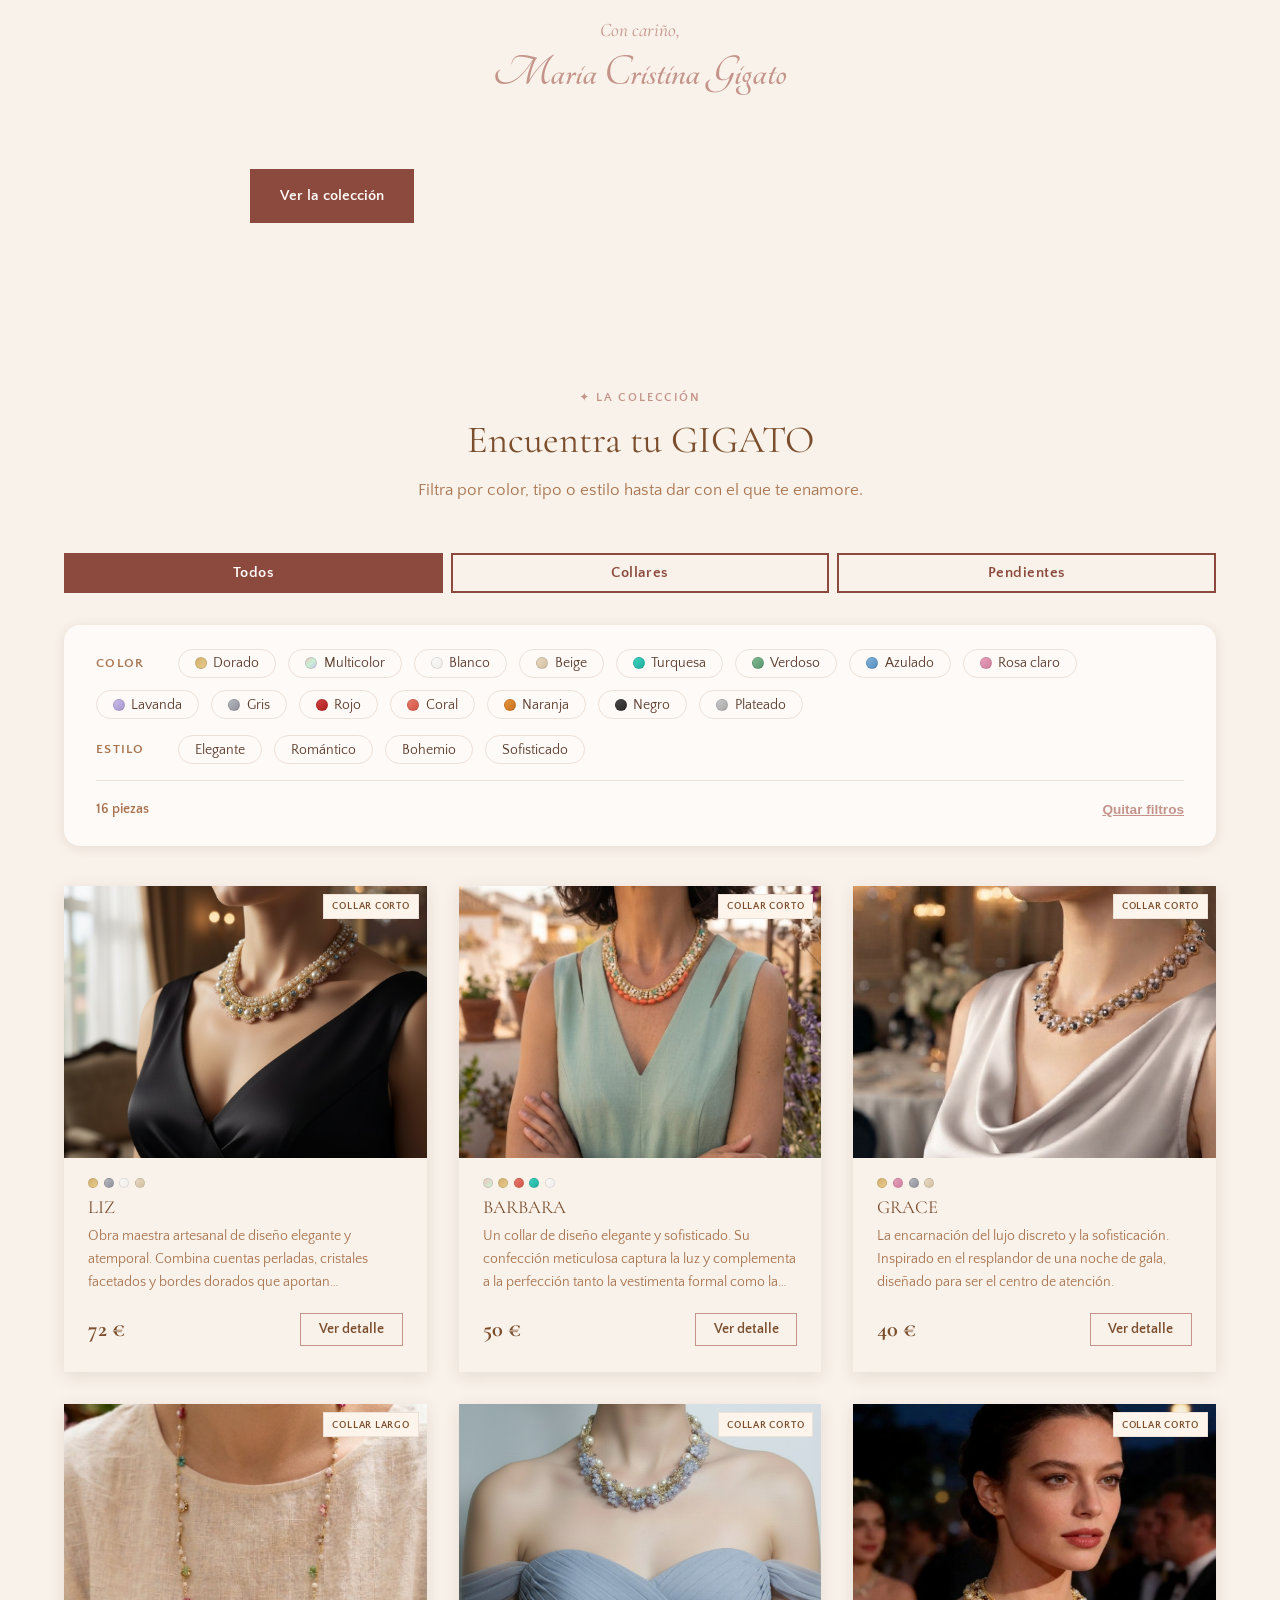
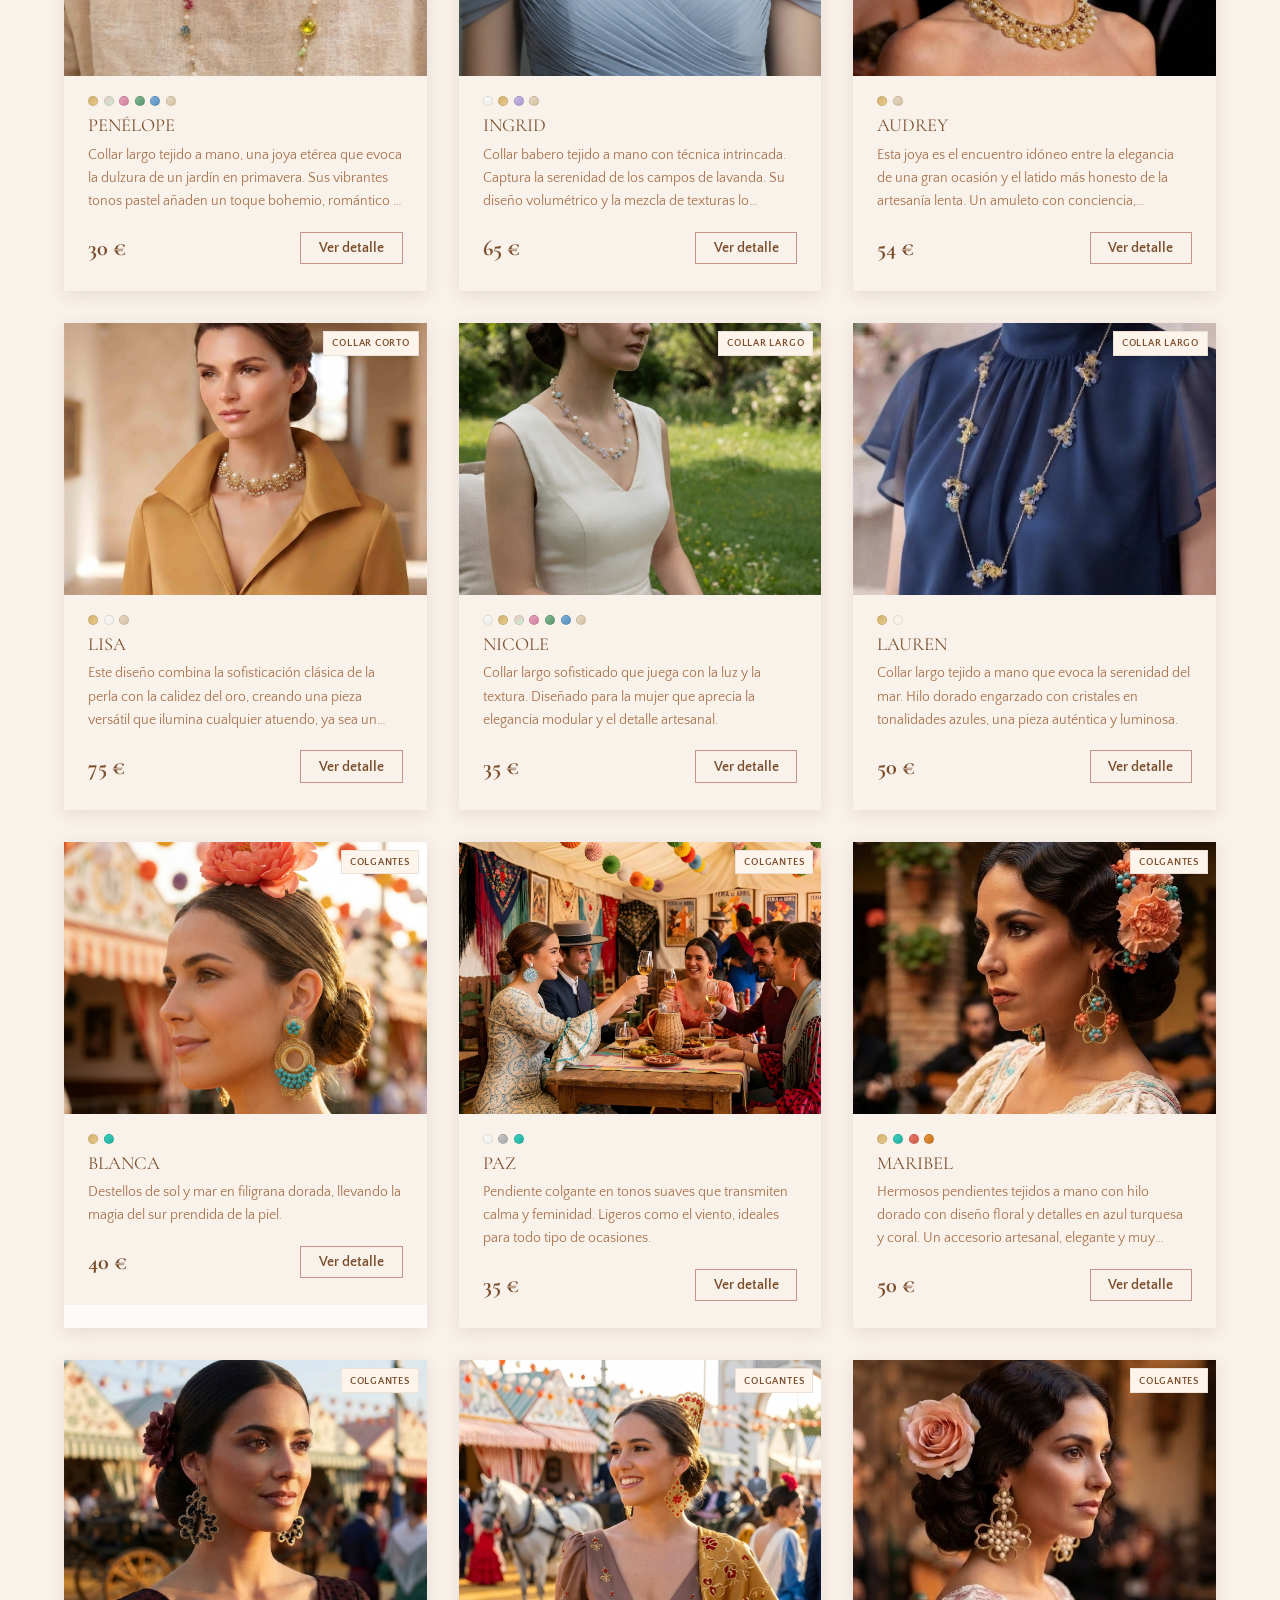
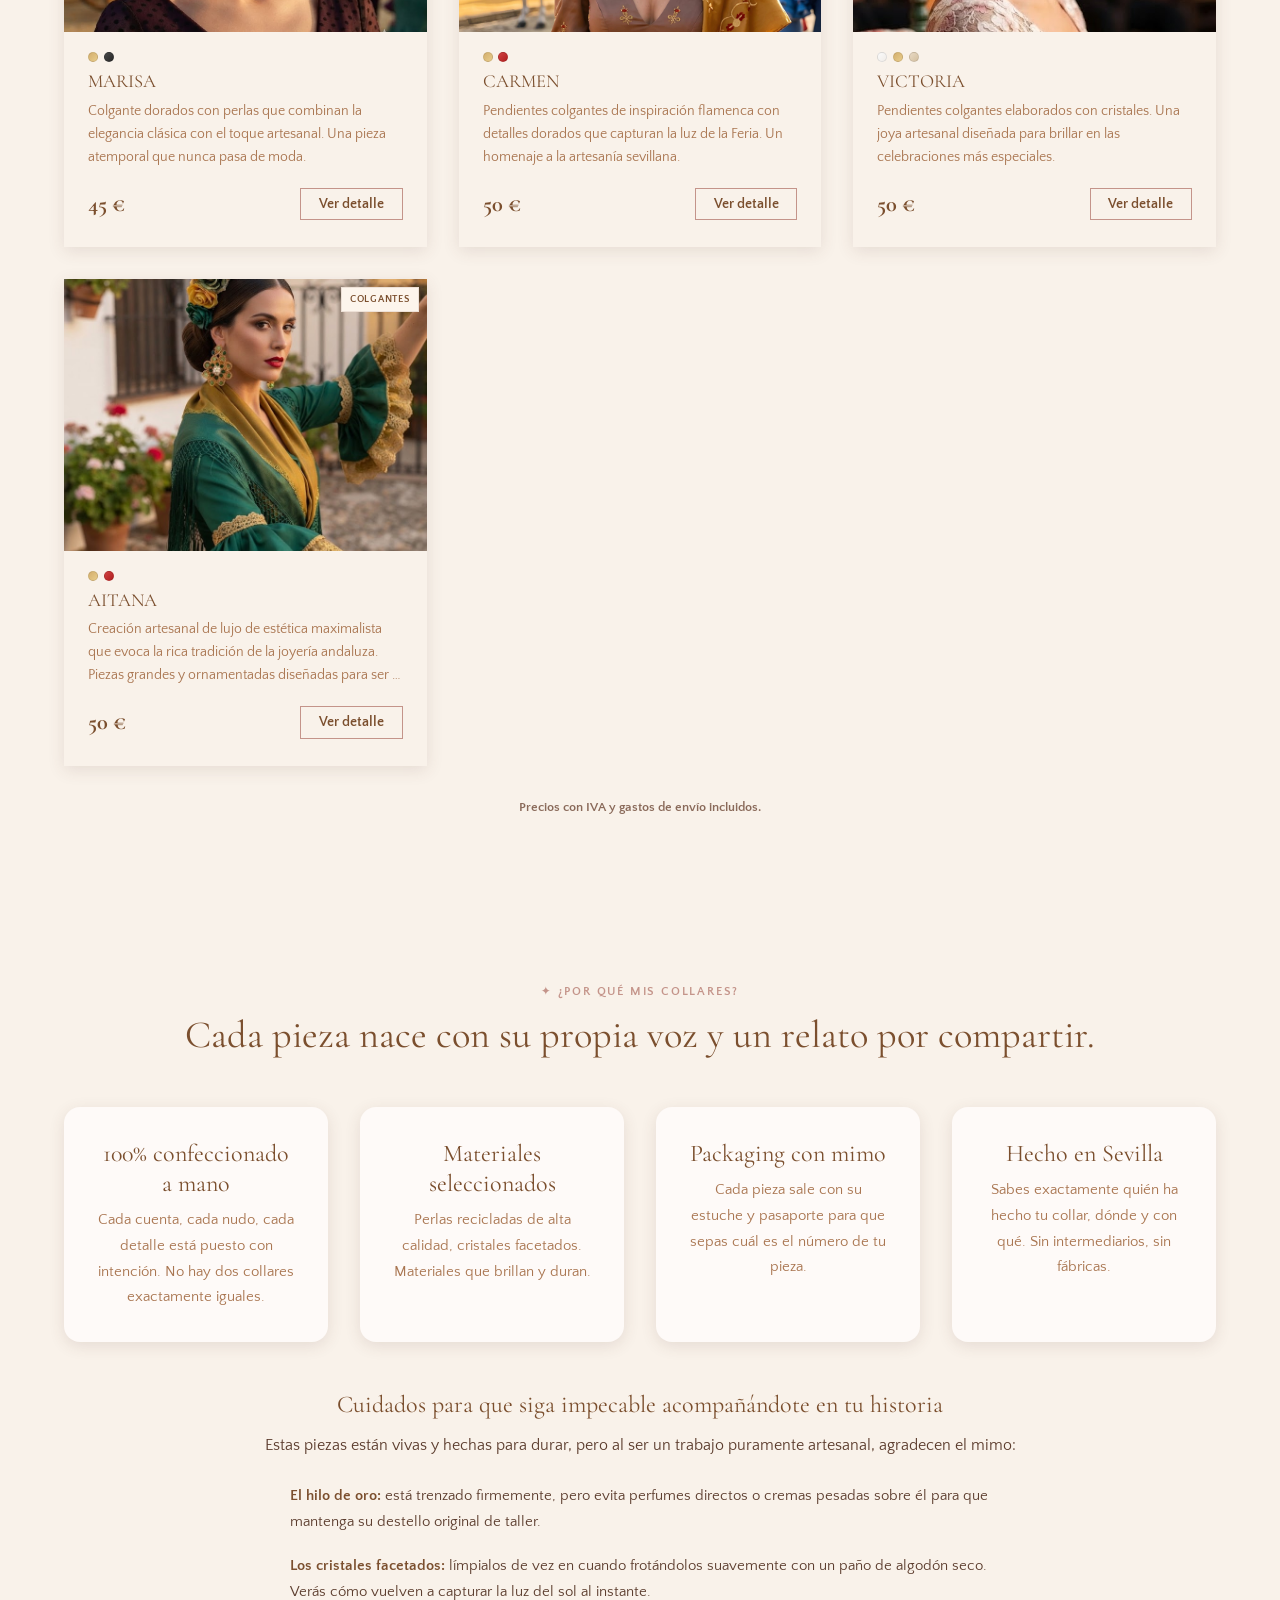
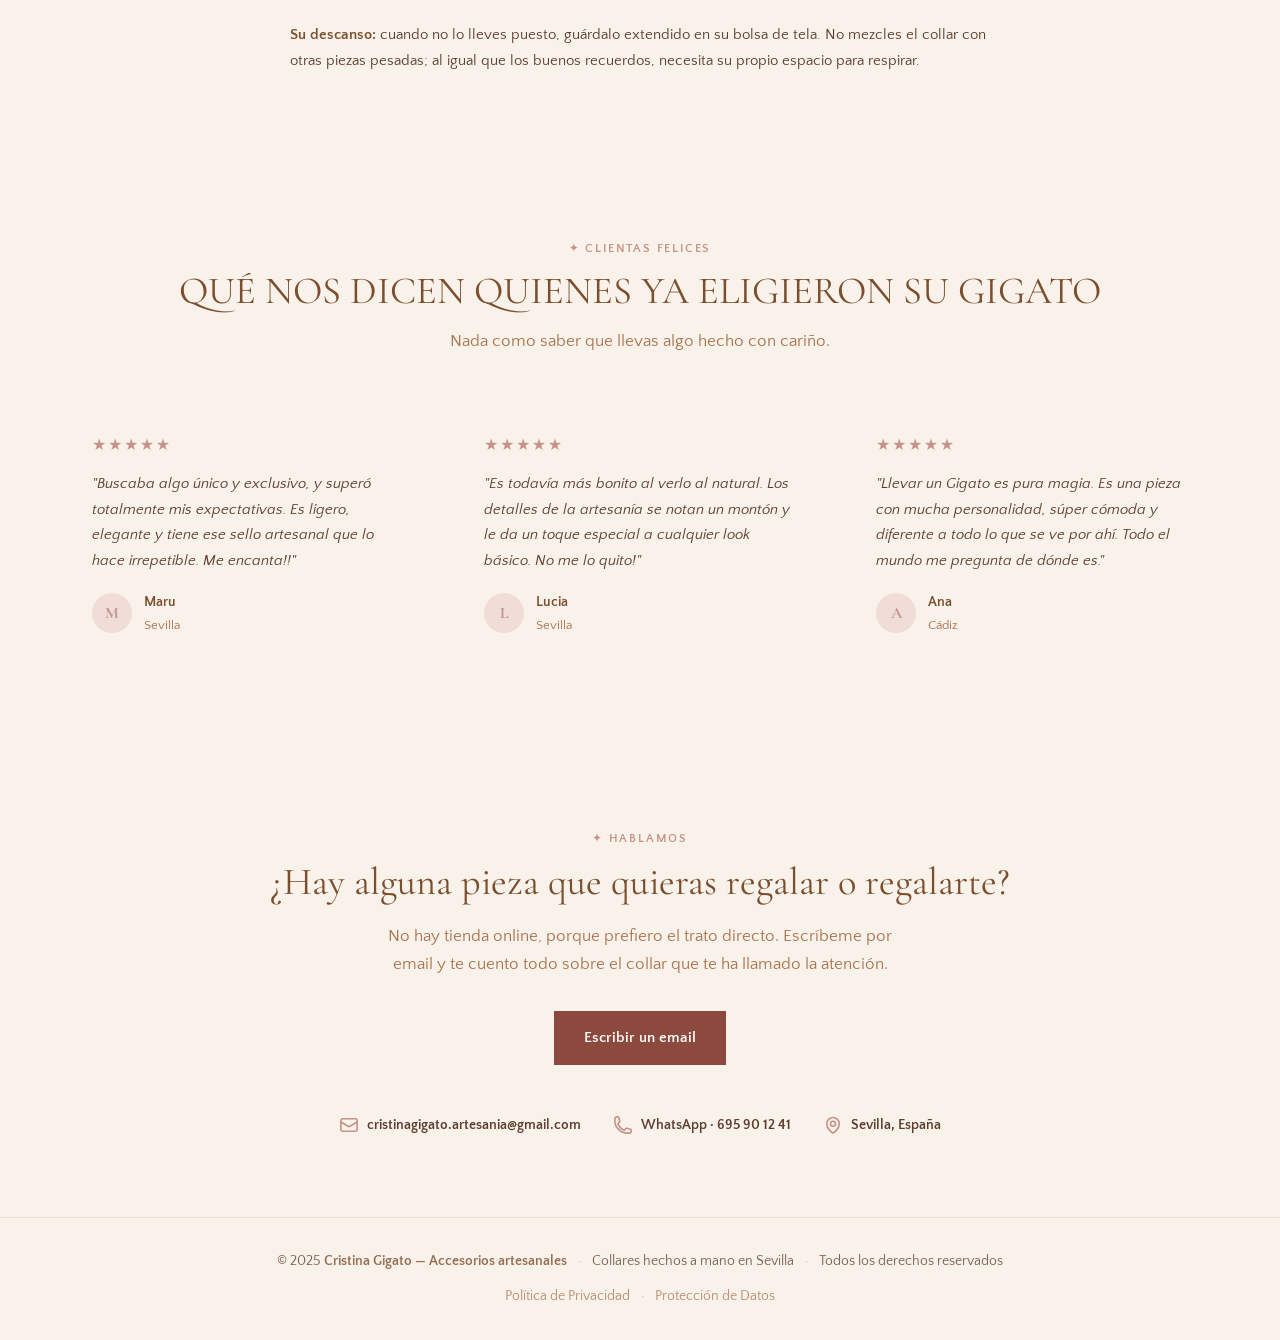
==== commit 889239c0: "LAUREN: se asoma la barbilla en la foto (posicion 62%)" ====
--- a/index.html
+++ b/index.html
@@ -410,7 +410,7 @@
   </div>
 
   <!-- Scripts — catalog.js primero para que main.js pueda leer COLLARES -->
-  <script src="js/catalog.js?v=28"></script>
+  <script src="js/catalog.js?v=29"></script>
   <script src="js/main.js?v=14"></script>
   <!-- preview.js solo actúa en local, en la web publicada no hace nada -->
   <script src="js/preview.js"></script>
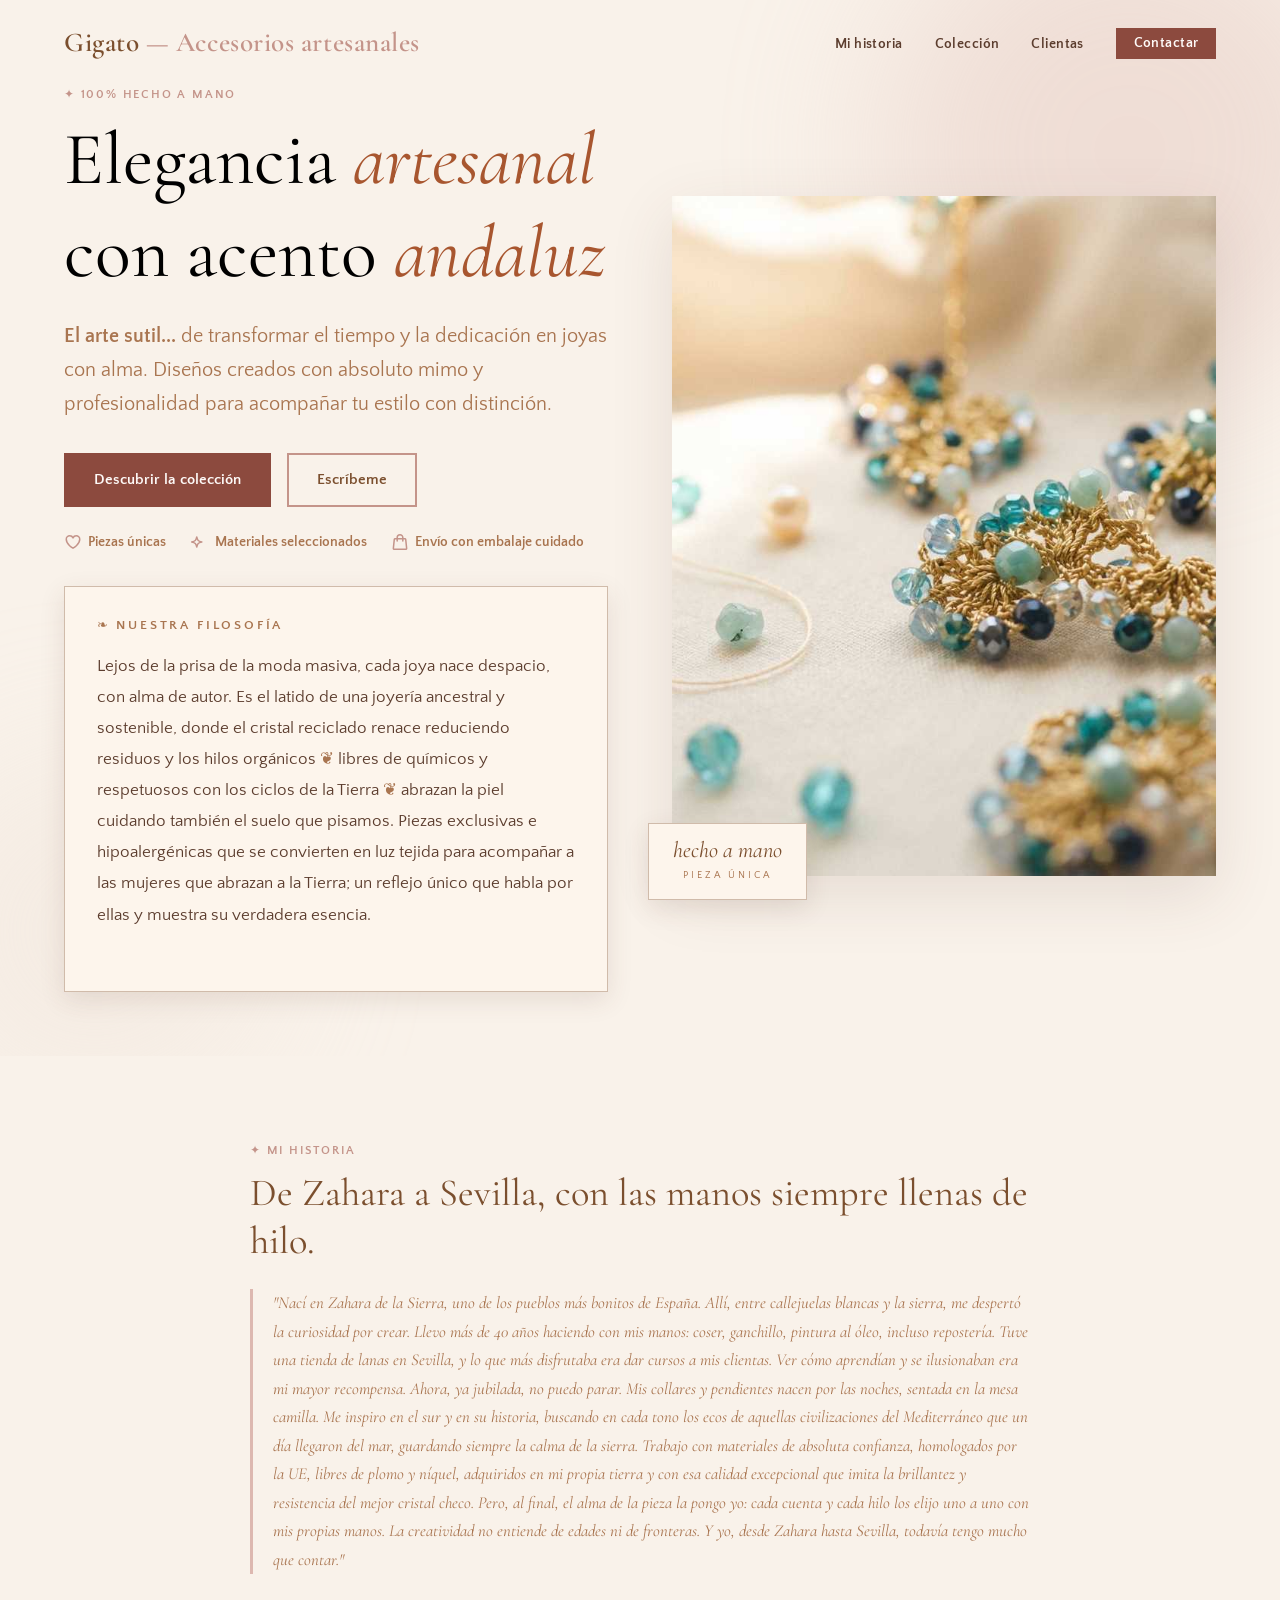
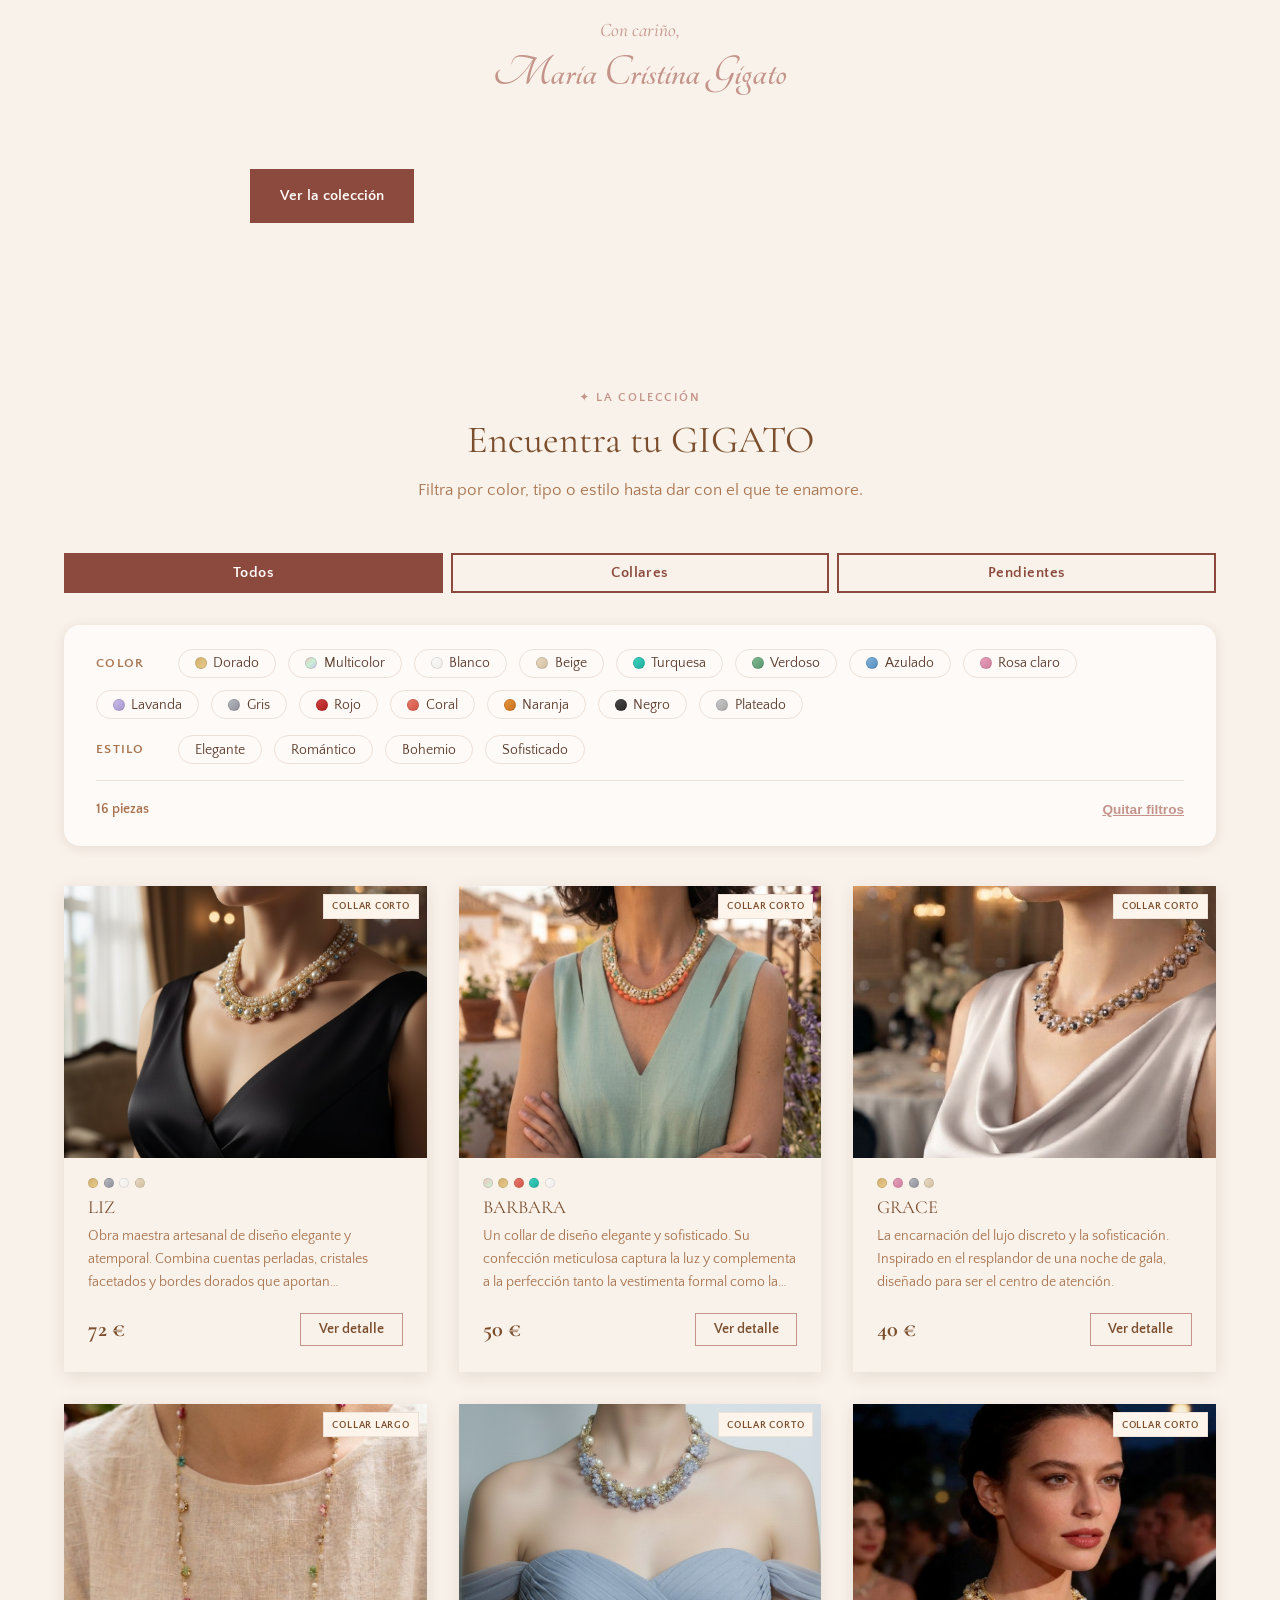
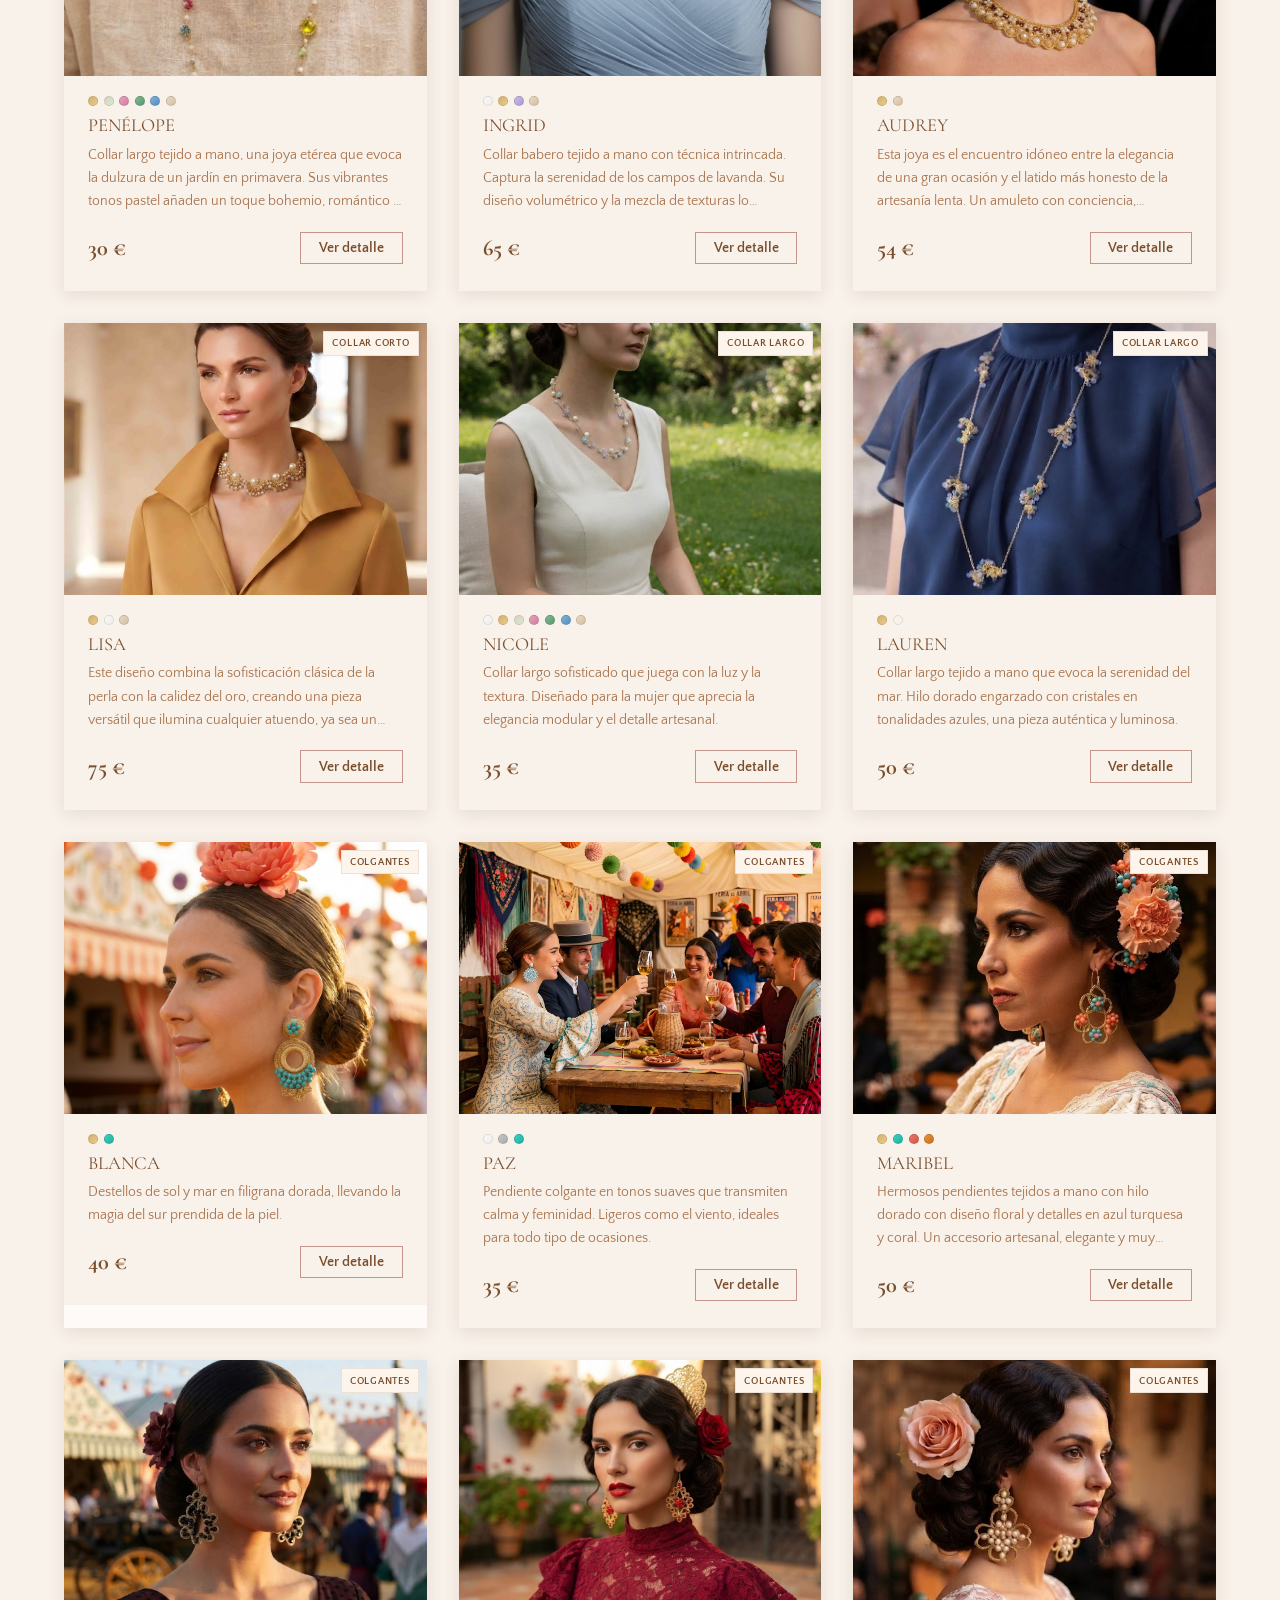
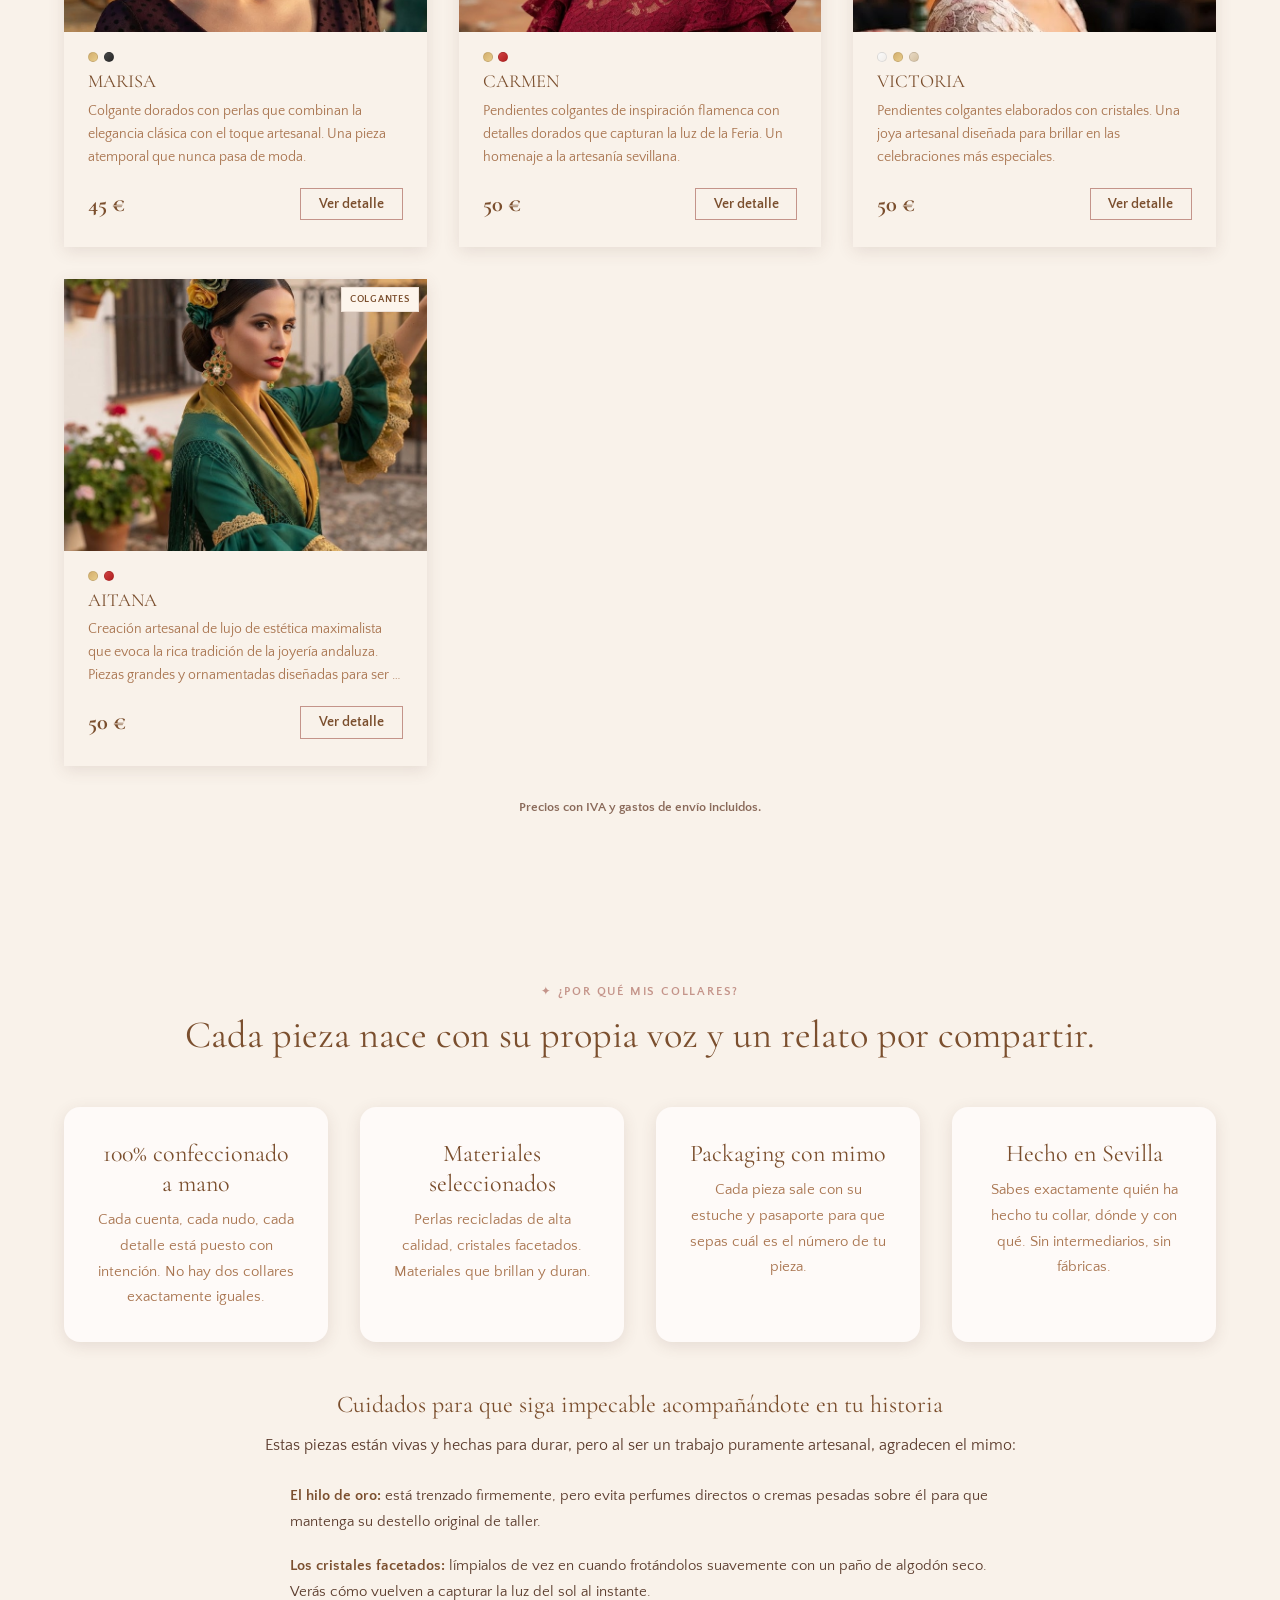
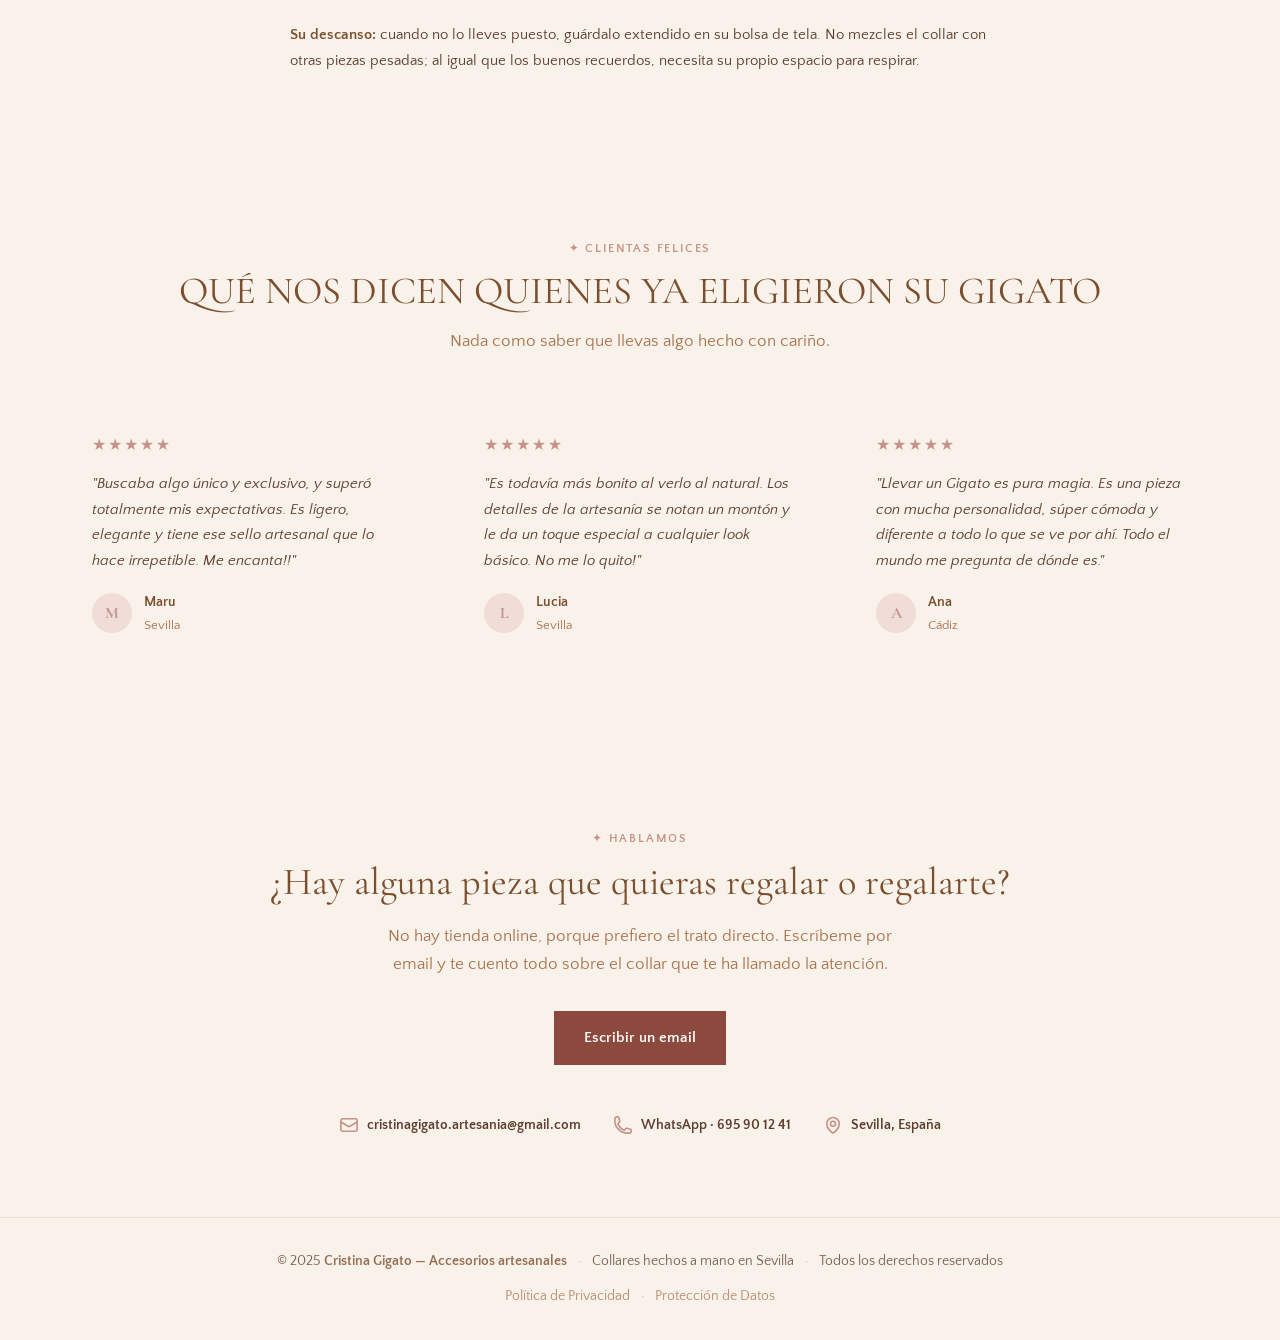
==== commit 1140a62b: "BLANCA: medidas 7 cm largo y 3 cm ancho" ====
--- a/index.html
+++ b/index.html
@@ -410,7 +410,7 @@
   </div>
 
   <!-- Scripts — catalog.js primero para que main.js pueda leer COLLARES -->
-  <script src="js/catalog.js?v=29"></script>
+  <script src="js/catalog.js?v=32"></script>
   <script src="js/main.js?v=14"></script>
   <!-- preview.js solo actúa en local, en la web publicada no hace nada -->
   <script src="js/preview.js"></script>
